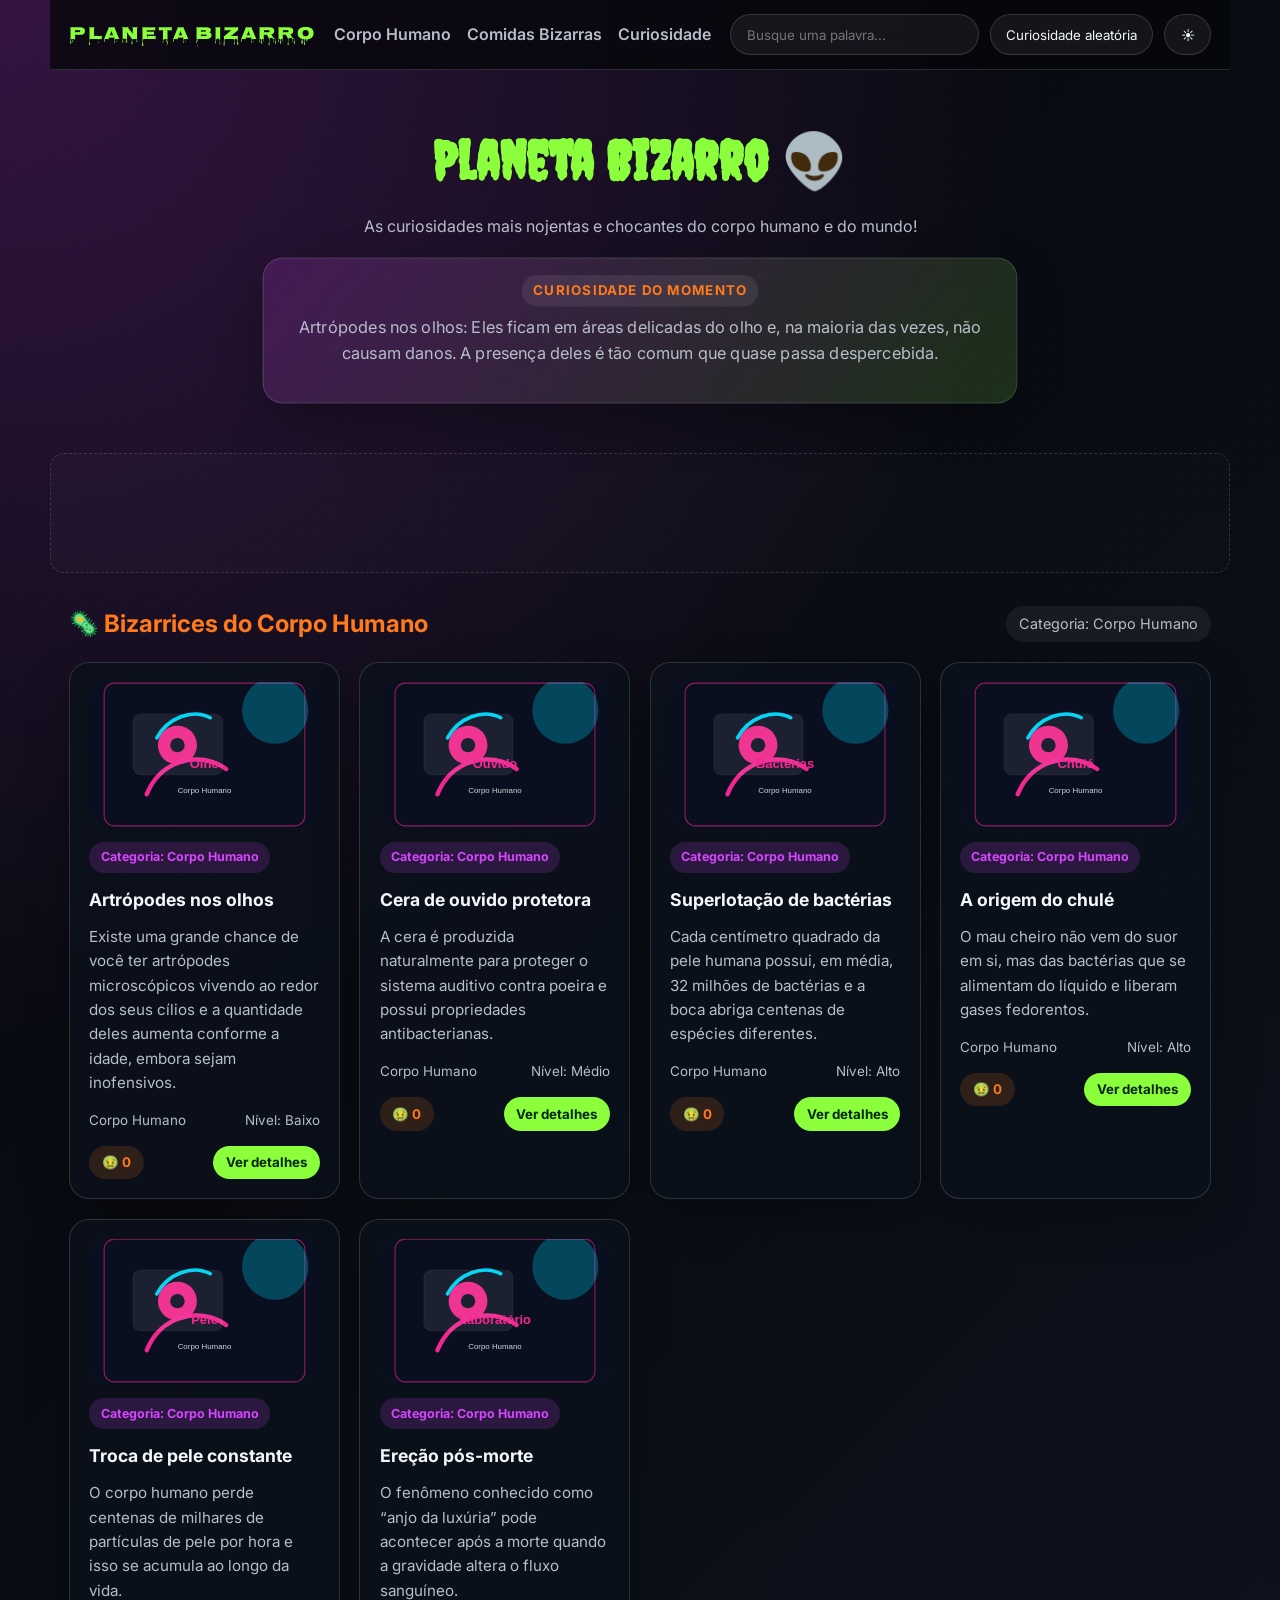
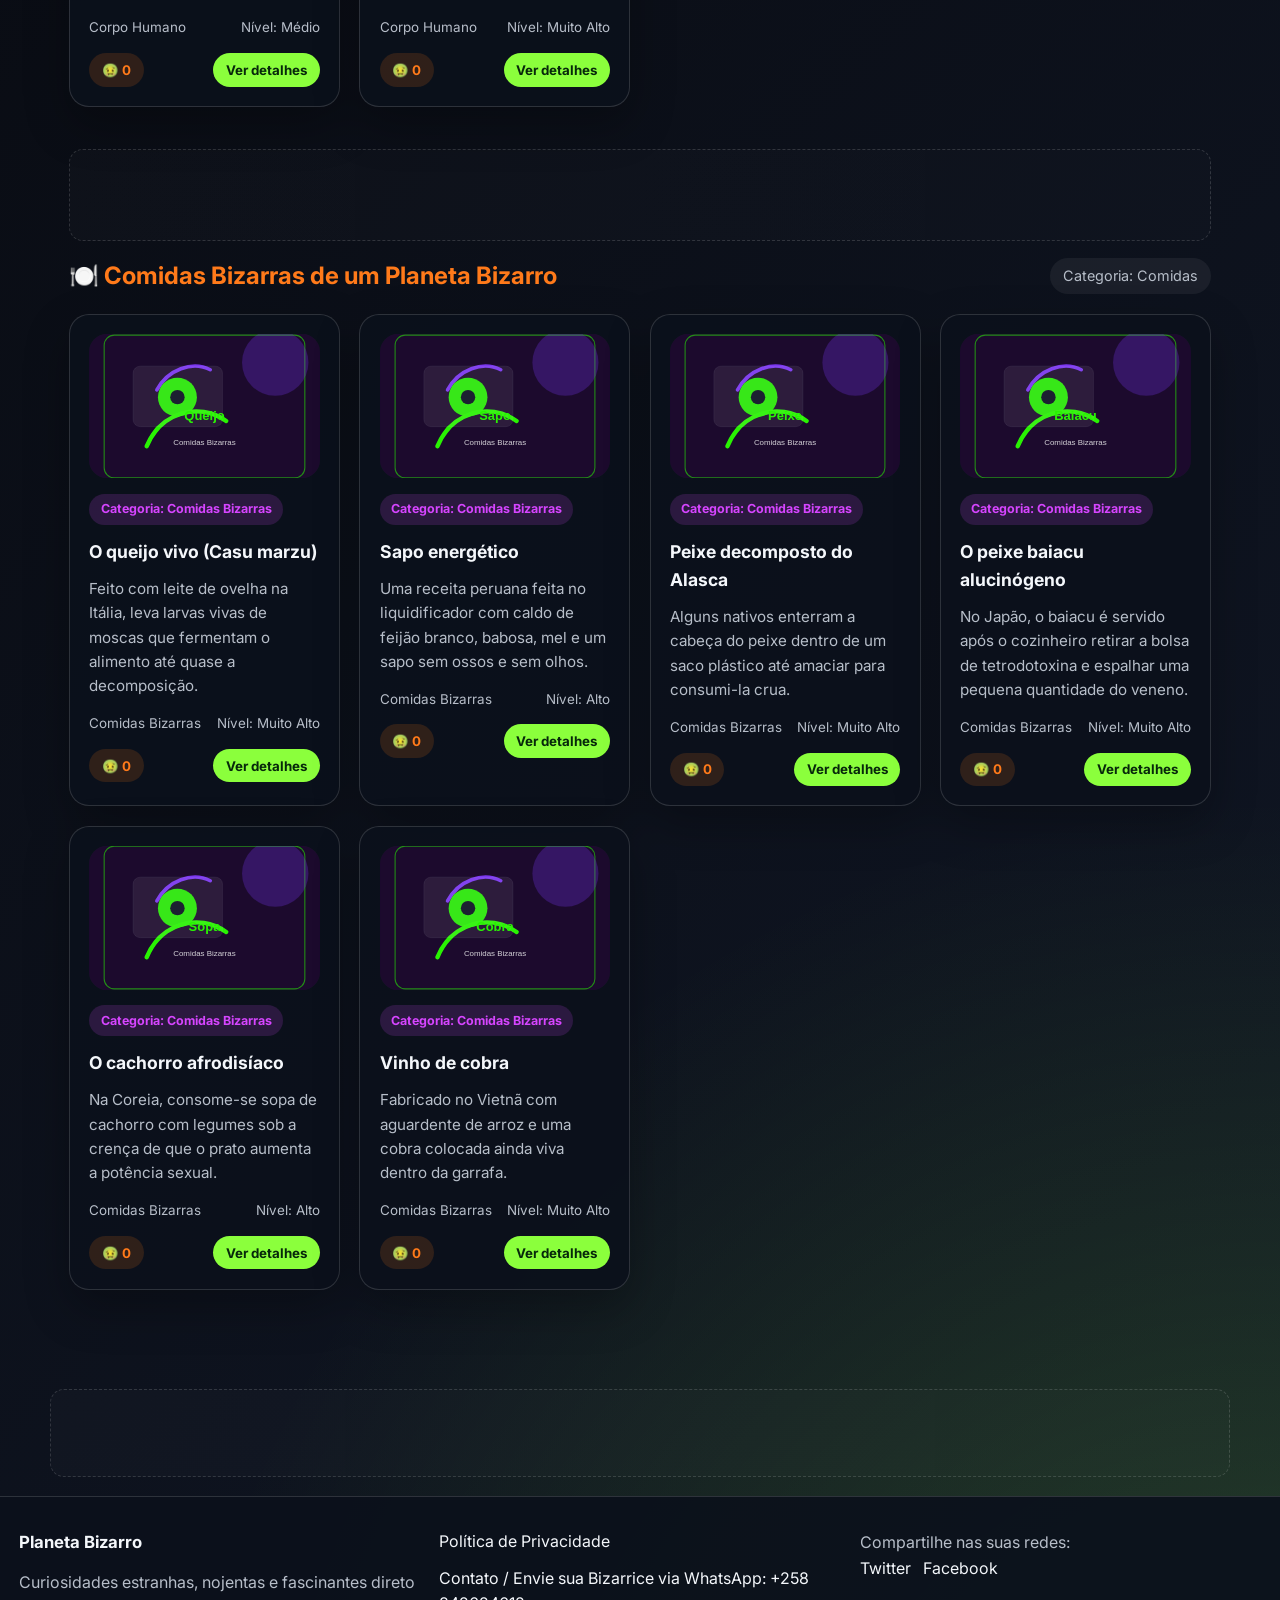
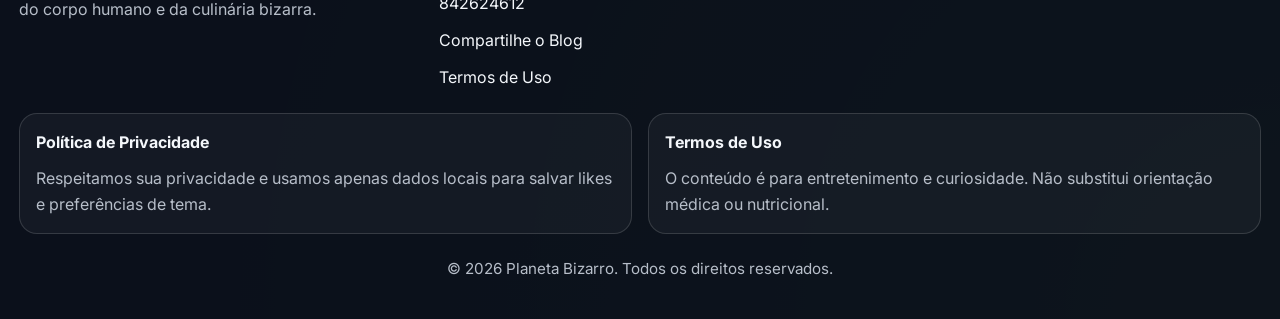
==== index.html @ 8357db68 "Add AdSense global tag and ad placeholders (replace ca-pub and ad-slot ids)" ====
<!DOCTYPE html>
<html lang="pt-BR" data-theme="dark">

<head>
    <meta charset="UTF-8">
    <meta name="viewport" content="width=device-width, initial-scale=1.0">
    <title>Planeta Bizarro | Blog</title>
    <link rel="preconnect" href="https://fonts.googleapis.com">
    <link rel="preconnect" href="https://fonts.gstatic.com" crossorigin>
    <link
        href="https://fonts.googleapis.com/css2?family=Creepster&family=Inter:wght@400;500;700&family=Nosifer&family=Roboto:wght@400;500;700&display=swap"
        rel="stylesheet">
    <link rel="stylesheet" href="style.css">
    <!-- Google AdSense: replace 'ca-pub-REPLACE' with your Publisher ID -->
    <meta name="google-site-verification" content="REPLACE_WITH_SEARCH_CONSOLE_CODE">
    <script async src="https://pagead2.googlesyndication.com/pagead/js/adsbygoogle.js?client=ca-pub-REPLACE"
        crossorigin="anonymous"></script>
</head>

<body>
    <header class="site-header">
        <nav class="navbar">
            <a href="#" class="brand">Planeta Bizarro</a>
            <div class="nav-links">
                <a href="#corpo">Corpo Humano</a>
                <a href="#comidas">Comidas Bizarras</a>
                <a href="#featured-curiosity">Curiosidade</a>
            </div>
            <div class="header-actions">
                <input type="search" id="searchInput" placeholder="Busque uma palavra..."
                    aria-label="Buscar curiosidades">
                <button id="randomBtn" class="ghost-btn">Curiosidade aleatória</button>
                <button id="themeToggle" class="ghost-btn" aria-label="Alternar tema">☀️</button>
            </div>
        </nav>

        <div class="hero">
            <h1>Planeta Bizarro 👽</h1>
            <p>As curiosidades mais nojentas e chocantes do corpo humano e do mundo!</p>
            <div class="hero-highlight" id="featured-curiosity">
                <span class="pill">Curiosidade do momento</span>
                <p id="featuredText">Os corpos humanos carregam uma fauna microscópica invisível a olho nu.</p>
            </div>
        </div>
    </header>

    <!-- Espaço reservado para anúncio (banner topo) -->
    <div class="ad-slot ad-banner" id="ad-top" role="complementary" aria-label="Espaço para anúncio">
        <!-- AdSense responsive ad placeholder: replace data-ad-client and data-ad-slot -->
        <ins class="adsbygoogle" style="display:block" data-ad-client="ca-pub-REPLACE" data-ad-slot="1111111111"
            data-ad-format="auto" data-full-width-responsive="true"></ins>
        <script>
            (adsbygoogle = window.adsbygoogle || []).push({});
        </script>
    </div>

    <main class="container">
        <section class="category-section" id="corpo">
            <div class="section-heading">
                <h2>🦠 Bizarrices do Corpo Humano</h2>
                <span class="section-badge">Categoria: Corpo Humano</span>
            </div>
            <div class="grid" id="corpo-grid"></div>
        </section>

        <!-- Espaço reservado para anúncio (meio da página) -->
        <div class="ad-slot ad-medium" id="ad-middle" role="complementary" aria-label="Espaço para anúncio">
            <!-- AdSense responsive ad placeholder: replace data-ad-client and data-ad-slot -->
            <ins class="adsbygoogle" style="display:block" data-ad-client="ca-pub-REPLACE" data-ad-slot="2222222222"
                data-ad-format="auto" data-full-width-responsive="true"></ins>
            <script>
                (adsbygoogle = window.adsbygoogle || []).push({});
            </script>
        </div>

        <section class="category-section" id="comidas">
            <div class="section-heading">
                <h2>🍽️ Comidas Bizarras de um Planeta Bizarro</h2>
                <span class="section-badge">Categoria: Comidas</span>
            </div>
            <div class="grid" id="comidas-grid"></div>
        </section>
    </main>

    <div class="modal hidden" id="detailModal" aria-hidden="true">
        <div class="modal-content">
            <button class="modal-close" id="modalClose" aria-label="Fechar detalhes">×</button>
            <div class="modal-body">
                <span class="modal-badge" id="modalBadge"></span>
                <h3 id="modalTitle"></h3>
                <p id="modalDescription"></p>
                <div class="modal-meta">
                    <span id="modalCategory"></span>
                    <span id="modalLevel"></span>
                </div>
            </div>
        </div>
    </div>

    <!-- Espaço reservado para anúncio (antes do rodapé) -->
    <div class="ad-slot ad-footer" id="ad-footer" role="complementary" aria-label="Espaço para anúncio">
        <!-- AdSense responsive ad placeholder: replace data-ad-client and data-ad-slot -->
        <ins class="adsbygoogle" style="display:block" data-ad-client="ca-pub-REPLACE" data-ad-slot="3333333333"
            data-ad-format="auto" data-full-width-responsive="true"></ins>
        <script>
            (adsbygoogle = window.adsbygoogle || []).push({});
        </script>
    </div>

    <footer class="site-footer">
        <div class="footer-grid">
            <div class="footer-block">
                <h4>Planeta Bizarro</h4>
                <p>Curiosidades estranhas, nojentas e fascinantes direto do corpo humano e da culinária bizarra.</p>
            </div>
            <div class="footer-block footer-links">
                <a href="#privacy">Política de Privacidade</a>
                <a href="https://wa.me/258842624612" target="_blank" rel="noopener">Contato / Envie sua Bizarrice via
                    WhatsApp: +258 842624612</a>
                <a href="#share">Compartilhe o Blog</a>
                <a href="#terms">Termos de Uso</a>
            </div>
            <div class="footer-block footer-share" id="share">
                <p>Compartilhe nas suas redes:</p>
                <div class="social-links">
                    <a href="https://twitter.com/intent/tweet?text=Descubra%20Planeta%20Bizarro%20-%20curiosidades%20estranhas%20e%20nojentas!&url=https://seusite.com"
                        target="_blank" rel="noopener">Twitter</a>
                    <a href="https://www.facebook.com/sharer/sharer.php?u=https://seusite.com" target="_blank"
                        rel="noopener">Facebook</a>
                </div>
            </div>
        </div>
        <div class="footer-panels">
            <div class="footer-panel" id="privacy">
                <h5>Política de Privacidade</h5>
                <p>Respeitamos sua privacidade e usamos apenas dados locais para salvar likes e preferências de tema.
                </p>
            </div>
            <div class="footer-panel" id="terms">
                <h5>Termos de Uso</h5>
                <p>O conteúdo é para entretenimento e curiosidade. Não substitui orientação médica ou nutricional.</p>
            </div>
        </div>
        <p class="footer-note">&copy; 2026 Planeta Bizarro. Todos os direitos reservados.</p>
    </footer>

    <script src="script.js"></script>
</body>

</html>
---- style.css ----
:root {
    color-scheme: dark;
    --bg: #06070b;
    --bg-alt: rgba(11, 17, 28, 0.92);
    --surface: rgba(255, 255, 255, 0.06);
    --surface-strong: rgba(255, 255, 255, 0.12);
    --text: #f4f7fb;
    --muted: #b7bec9;
    --accent: #d645ff;
    --accent-2: #8bff3c;
    --accent-3: #ff7a1a;
    --border: rgba(255, 255, 255, 0.14);
    --shadow: 0 18px 45px rgba(0, 0, 0, 0.28);
}

html[data-theme="light"] {
    color-scheme: light;
    --bg: #f4fff4;
    --bg-alt: rgba(255, 255, 255, 0.88);
    --surface: rgba(10, 24, 14, 0.05);
    --surface-strong: rgba(10, 24, 14, 0.1);
    --text: #11230f;
    --muted: #51644d;
    --accent: #0f766e;
    --accent-2: #74d940;
    --accent-3: #f59e0b;
    --border: rgba(17, 35, 15, 0.1);
    --shadow: 0 18px 45px rgba(58, 98, 58, 0.16);
}

* {
    margin: 0;
    padding: 0;
    box-sizing: border-box;
    font-family: 'Inter', 'Roboto', sans-serif;
}

html {
    scroll-behavior: smooth;
}

body {
    min-height: 100vh;
    background: radial-gradient(circle at top left, rgba(214, 69, 255, 0.22), transparent 28%),
        radial-gradient(circle at bottom right, rgba(139, 255, 60, 0.2), transparent 30%),
        linear-gradient(135deg, var(--bg), #111827 100%);
    color: var(--text);
    line-height: 1.6;
    position: relative;
}

body::before {
    content: '';
    position: fixed;
    inset: 0;
    background-image: repeating-linear-gradient(135deg, rgba(255, 255, 255, 0.025) 0 1px, transparent 1px 14px),
        radial-gradient(circle, rgba(255, 255, 255, 0.05) 0 1px, transparent 1px);
    background-size: 14px 14px, 18px 18px;
    opacity: 0.3;
    pointer-events: none;
    z-index: -1;
}

.site-header {
    background: transparent;
}

.navbar {
    position: sticky;
    top: 0;
    z-index: 20;
    max-width: 1180px;
    margin: 0 auto;
    padding: 0.9rem 1.2rem;
    display: flex;
    align-items: center;
    justify-content: space-between;
    gap: 0.85rem;
    backdrop-filter: blur(18px);
    background: rgba(6, 7, 11, 0.78);
    border-bottom: 1px solid var(--border);
}

html[data-theme="light"] .navbar {
    background: rgba(244, 255, 244, 0.86);
}

.navbar.compact {
    padding: 0.65rem 1rem;
    box-shadow: 0 18px 35px rgba(0, 0, 0, 0.18);
}

.brand {
    font-family: 'Nosifer', 'Creepster', cursive;
    color: var(--accent-2);
    text-decoration: none;
    font-size: 1.1rem;
    letter-spacing: 0.08em;
}

.nav-links {
    display: flex;
    gap: 1rem;
}

.nav-links a {
    color: var(--muted);
    text-decoration: none;
    font-weight: 600;
}

.nav-links a:hover {
    color: var(--accent-2);
}

.header-actions {
    display: flex;
    align-items: center;
    gap: 0.7rem;
    flex-wrap: wrap;
}

#searchInput {
    border: 1px solid var(--border);
    border-radius: 999px;
    padding: 0.7rem 1rem;
    min-width: min(240px, 45vw);
    background: var(--surface);
    color: var(--text);
}

.ghost-btn {
    border: 1px solid var(--border);
    border-radius: 999px;
    padding: 0.7rem 0.95rem;
    background: var(--surface);
    color: var(--text);
    cursor: pointer;
    transition: transform 0.2s ease, background 0.2s ease;
}

.ghost-btn:hover {
    transform: translateY(-2px);
    background: var(--surface-strong);
}

.hero {
    max-width: 1180px;
    margin: 0 auto;
    padding: 3rem 1.2rem 2.2rem;
    text-align: center;
}

.hero h1 {
    font-family: 'Creepster', cursive;
    font-size: clamp(2.4rem, 4.2vw, 3.4rem);
    margin-bottom: 0.6rem;
    color: var(--accent-2);
}

.hero p {
    color: var(--muted);
    max-width: 700px;
    margin: 0 auto 1.2rem;
}

.hero-highlight {
    display: inline-block;
    background: linear-gradient(130deg, rgba(214, 69, 255, 0.18), rgba(139, 255, 60, 0.15));
    border: 1px solid var(--border);
    border-radius: 20px;
    padding: 1rem 1.2rem;
    box-shadow: var(--shadow);
    transition: transform 0.3s ease;
}

.hero-highlight.is-active {
    transform: scale(1.02);
}

.pill {
    display: inline-flex;
    margin-bottom: 0.5rem;
    padding: 0.3rem 0.7rem;
    border-radius: 999px;
    background: rgba(255, 255, 255, 0.08);
    color: var(--accent-3);
    font-size: 0.82rem;
    font-weight: 700;
    text-transform: uppercase;
    letter-spacing: 0.08em;
}

.container {
    max-width: 1180px;
    margin: 0 auto;
    padding: 1rem 1.2rem 3rem;
}

.category-section {
    margin-bottom: 2.6rem;
    scroll-margin-top: 100px;
}

#featured-curiosity {
    scroll-margin-top: 100px;
}

.section-heading {
    display: flex;
    justify-content: space-between;
    align-items: center;
    margin-bottom: 1.2rem;
    gap: 1rem;
}

.category-section h2 {
    font-size: 1.5rem;
    color: var(--accent-3);
}

.section-badge {
    padding: 0.4rem 0.8rem;
    border-radius: 999px;
    background: var(--surface);
    color: var(--muted);
    font-size: 0.9rem;
}

.grid {
    display: grid;
    grid-template-columns: repeat(auto-fit, minmax(270px, 1fr));
    gap: 1.2rem;
}

.card {
    background: var(--bg-alt);
    border: 1px solid var(--border);
    border-radius: 20px;
    padding: 1.2rem;
    box-shadow: var(--shadow);
    transition: transform 0.25s ease, box-shadow 0.25s ease, opacity 0.35s ease;
    opacity: 0;
    transform: translateY(26px);
    position: relative;
    overflow: hidden;
}

.card-media {
    width: 100%;
    aspect-ratio: 16 / 10;
    overflow: hidden;
    border-radius: 18px;
    margin-bottom: 0.95rem;
    background: rgba(255, 255, 255, 0.04);
}

.card-media img {
    width: 100%;
    height: 100%;
    object-fit: cover;
    display: block;
    filter: saturate(1.1) brightness(0.95);
}

.card.is-visible {
    opacity: 1;
    transform: translateY(0);
}

.card:hover {
    transform: translateY(-6px);
    box-shadow: 0 22px 35px rgba(0, 0, 0, 0.35);
}

.card.highlight-card {
    outline: 2px solid var(--accent-2);
    transform: scale(1.01);
}

.card-badge {
    display: inline-flex;
    align-items: center;
    gap: 0.4rem;
    margin-bottom: 0.8rem;
    padding: 0.35rem 0.7rem;
    border-radius: 999px;
    background: rgba(214, 69, 255, 0.16);
    color: var(--accent);
    font-size: 0.78rem;
    font-weight: 700;
}

.card h3 {
    font-size: 1.1rem;
    margin-bottom: 0.7rem;
    color: var(--text);
}

.card p {
    font-size: 0.95rem;
    color: var(--muted);
    margin-bottom: 0.9rem;
}

.card-meta {
    display: flex;
    align-items: center;
    justify-content: space-between;
    gap: 0.5rem;
    color: var(--muted);
    font-size: 0.84rem;
    margin-bottom: 0.9rem;
}

.card-actions {
    display: flex;
    justify-content: space-between;
    align-items: center;
    gap: 0.5rem;
}

/* Estilos para espaços de anúncio */
.ad-slot {
    display: flex;
    align-items: center;
    justify-content: center;
    gap: 0.6rem;
    background: linear-gradient(90deg, rgba(255, 255, 255, 0.02), rgba(255, 255, 255, 0.01));
    border: 1px dashed var(--border);
    color: var(--muted);
    border-radius: 14px;
    margin: 1rem 0;
    padding: 0.6rem;
    min-height: 72px;
    text-align: center;
    font-weight: 700;
}

.ad-slot.ad-banner {
    width: min(1180px, 96%);
    margin: 1rem auto;
    min-height: 120px;
}

.ad-slot.ad-medium {
    width: 100%;
    min-height: 92px;
}

.ad-slot.ad-footer {
    width: min(1180px, 96%);
    margin: 0.6rem auto 1.2rem;
    min-height: 88px;
}

.like-btn,
.details-btn {
    border: none;
    border-radius: 999px;
    padding: 0.55rem 0.8rem;
    cursor: pointer;
    font-weight: 700;
}

.like-btn {
    background: rgba(255, 122, 26, 0.15);
    color: var(--accent-3);
}

.details-btn {
    background: var(--accent-2);
    color: #07280b;
}

.empty-state {
    color: var(--muted);
    padding: 1rem 0;
}

.modal {
    position: fixed;
    inset: 0;
    background: rgba(4, 6, 10, 0.8);
    display: grid;
    place-items: center;
    padding: 1rem;
    z-index: 30;
}

.modal.hidden {
    display: none;
}

.modal-content {
    position: relative;
    width: min(560px, 100%);
    background: var(--bg-alt);
    border: 1px solid var(--border);
    border-radius: 24px;
    padding: 1.4rem;
    box-shadow: var(--shadow);
}

.modal-close {
    position: absolute;
    top: 0.8rem;
    right: 0.8rem;
    border: none;
    background: transparent;
    color: var(--text);
    font-size: 1.5rem;
    cursor: pointer;
}

.modal-badge {
    display: inline-block;
    margin-bottom: 0.8rem;
    padding: 0.35rem 0.7rem;
    border-radius: 999px;
    background: rgba(214, 69, 255, 0.16);
    color: var(--accent);
    font-size: 0.8rem;
    font-weight: 700;
}

.modal-meta {
    display: flex;
    gap: 0.7rem;
    flex-wrap: wrap;
    margin-top: 0.9rem;
    color: var(--muted);
    font-size: 0.9rem;
}

.site-footer {
    background: var(--bg-alt);
    border-top: 1px solid var(--border);
    padding: 2rem 1.2rem 2.4rem;
    color: var(--muted);
}

.footer-grid {
    display: grid;
    grid-template-columns: repeat(3, minmax(180px, 1fr));
    gap: 1.2rem;
    align-items: start;
    margin-bottom: 1.4rem;
}

.footer-block h4 {
    font-size: 1.05rem;
    margin-bottom: 0.8rem;
    color: var(--text);
}

.footer-block p {
    line-height: 1.7;
}

.footer-links {
    display: flex;
    flex-direction: column;
    gap: 0.7rem;
}

.footer-links a,
.social-links a {
    color: var(--text);
    text-decoration: none;
    transition: color 0.2s ease;
}

.footer-links a:hover,
.social-links a:hover {
    color: var(--accent-2);
}

.social-links {
    display: flex;
    flex-wrap: wrap;
    gap: 0.75rem;
}

.footer-panels {
    display: grid;
    grid-template-columns: repeat(2, minmax(180px, 1fr));
    gap: 1rem;
    margin-bottom: 1.4rem;
}

.footer-panel {
    padding: 1rem;
    border: 1px solid var(--border);
    border-radius: 18px;
    background: rgba(255, 255, 255, 0.04);
}

.footer-panel h5 {
    margin-bottom: 0.65rem;
    color: var(--text);
    font-size: 1rem;
}

.footer-note {
    text-align: center;
    color: var(--muted);
    font-size: 0.95rem;
}

@media (max-width: 768px) {
    .navbar {
        flex-direction: column;
        align-items: flex-start;
    }

    .nav-links {
        flex-wrap: wrap;
    }

    .header-actions {
        width: 100%;
    }

    #searchInput {
        flex: 1;
        min-width: 0;
    }

    .section-heading {
        flex-direction: column;
        align-items: flex-start;
    }
}

@media (max-width: 480px) {
    .hero {
        padding-top: 2rem;
    }

    .card-actions {
        flex-direction: column;
        align-items: stretch;
    }

    .ad-slot.ad-banner {
        min-height: 88px;
    }

    .ad-slot.ad-medium,
    .ad-slot.ad-footer {
        min-height: 64px;
    }
}

--bg: #06070b;
--bg-alt: rgba(11, 17, 28, 0.92);
--surface: rgba(255, 255, 255, 0.06);
--surface-strong: rgba(255, 255, 255, 0.12);
--text: #f4f7fb;
--muted: #b7bec9;
--accent: #d645ff;
--accent-2: #8bff3c;
--accent-3: #ff7a1a;
--border: rgba(255, 255, 255, 0.14);
--shadow: 0 18px 45px rgba(0, 0, 0, 0.28);
}

html[data-theme="light"] {
    color-scheme: light;
    --bg: #f4fff4;
    --bg-alt: rgba(255, 255, 255, 0.88);
    --surface: rgba(10, 24, 14, 0.05);
    --surface-strong: rgba(10, 24, 14, 0.1);
    --text: #11230f;
    --muted: #51644d;
    --accent: #0f766e;
    --accent-2: #74d940;
    --accent-3: #f59e0b;
    --border: rgba(17, 35, 15, 0.1);
    --shadow: 0 18px 45px rgba(58, 98, 58, 0.16);
}

* {
    margin: 0;
    padding: 0;
    box-sizing: border-box;
    font-family: 'Inter', 'Roboto', sans-serif;
}

html {
    scroll-behavior: smooth;
}

body {
    min-height: 100vh;
    background: radial-gradient(circle at top left, rgba(214, 69, 255, 0.22), transparent 28%),
        radial-gradient(circle at bottom right, rgba(139, 255, 60, 0.2), transparent 30%),
        linear-gradient(135deg, var(--bg), #111827 100%);
    color: var(--text);
    line-height: 1.6;
    position: relative;
}

body::before {
    content: '';
    position: fixed;
    inset: 0;
    background-image: repeating-linear-gradient(135deg, rgba(255, 255, 255, 0.025) 0 1px, transparent 1px 14px),
        radial-gradient(circle, rgba(255, 255, 255, 0.05) 0 1px, transparent 1px);
    background-size: 14px 14px, 18px 18px;
    opacity: 0.3;
    pointer-events: none;
    z-index: -1;
}

.site-header {
    background: transparent;
}

.navbar {
    position: sticky;
    top: 0;
    z-index: 20;
    max-width: 1180px;
    margin: 0 auto;
    padding: 0.9rem 1.2rem;
    display: flex;
    align-items: center;
    justify-content: space-between;
    gap: 0.85rem;
    backdrop-filter: blur(18px);
    background: rgba(6, 7, 11, 0.78);
    border-bottom: 1px solid var(--border);
}

html[data-theme="light"] .navbar {
    background: rgba(244, 255, 244, 0.86);
}

.navbar.compact {
    padding: 0.65rem 1rem;
    box-shadow: 0 18px 35px rgba(0, 0, 0, 0.18);
}

.brand {
    font-family: 'Nosifer', 'Creepster', cursive;
    color: var(--accent-2);
    text-decoration: none;
    font-size: 1.1rem;
    letter-spacing: 0.08em;
}

.nav-links {
    display: flex;
    gap: 1rem;
}

.nav-links a {
    color: var(--muted);
    text-decoration: none;
    font-weight: 600;
}

.nav-links a:hover {
    color: var(--accent-2);
}

.header-actions {
    display: flex;
    align-items: center;
    gap: 0.7rem;
    flex-wrap: wrap;
}

#searchInput {
    border: 1px solid var(--border);
    border-radius: 999px;
    padding: 0.7rem 1rem;
    min-width: min(240px, 45vw);
    background: var(--surface);
    color: var(--text);
}

.ghost-btn {
    border: 1px solid var(--border);
    border-radius: 999px;
    padding: 0.7rem 0.95rem;
    background: var(--surface);
    color: var(--text);
    cursor: pointer;
    transition: transform 0.2s ease, background 0.2s ease;
}

.ghost-btn:hover {
    transform: translateY(-2px);
    background: var(--surface-strong);
}

.hero {
    max-width: 1180px;
    margin: 0 auto;
    padding: 3rem 1.2rem 2.2rem;
    text-align: center;
}

.hero h1 {
    font-family: 'Creepster', cursive;
    font-size: clamp(2.4rem, 4.2vw, 3.4rem);
    margin-bottom: 0.6rem;
    color: var(--accent-2);
}

.hero p {
    color: var(--muted);
    max-width: 700px;
    margin: 0 auto 1.2rem;
}

.hero-highlight {
    display: inline-block;
    background: linear-gradient(130deg, rgba(214, 69, 255, 0.18), rgba(139, 255, 60, 0.15));
    border: 1px solid var(--border);
    border-radius: 20px;
    padding: 1rem 1.2rem;
    box-shadow: var(--shadow);
    transition: transform 0.3s ease;
}

.hero-highlight.is-active {
    transform: scale(1.02);
}

.pill {
    display: inline-flex;
    margin-bottom: 0.5rem;
    padding: 0.3rem 0.7rem;
    border-radius: 999px;
    background: rgba(255, 255, 255, 0.08);
    color: var(--accent-3);
    font-size: 0.82rem;
    font-weight: 700;
    text-transform: uppercase;
    letter-spacing: 0.08em;
}

.container {
    max-width: 1180px;
    margin: 0 auto;
    padding: 1rem 1.2rem 3rem;
}

.category-section {
    margin-bottom: 2.6rem;
    scroll-margin-top: 100px;
}

#featured-curiosity {
    scroll-margin-top: 100px;
}

.section-heading {
    display: flex;
    justify-content: space-between;
    align-items: center;
    margin-bottom: 1.2rem;
    gap: 1rem;
}

.category-section h2 {
    font-size: 1.5rem;
    color: var(--accent-3);
}

.section-badge {
    padding: 0.4rem 0.8rem;
    border-radius: 999px;
    background: var(--surface);
    color: var(--muted);
    font-size: 0.9rem;
}

.grid {
    display: grid;
    grid-template-columns: repeat(auto-fit, minmax(270px, 1fr));
    gap: 1.2rem;
}

.card {
    background: var(--bg-alt);
    border: 1px solid var(--border);
    border-radius: 20px;
    padding: 1.2rem;
    box-shadow: var(--shadow);
    transition: transform 0.25s ease, box-shadow 0.25s ease, opacity 0.35s ease;
    opacity: 0;
    transform: translateY(26px);
    position: relative;
    overflow: hidden;
}

.card-media {
    width: 100%;
    aspect-ratio: 16 / 10;
    overflow: hidden;
    border-radius: 18px;
    margin-bottom: 0.95rem;
    background: rgba(255, 255, 255, 0.04);
}

.card-media img {
    width: 100%;
    height: 100%;
    object-fit: cover;
    display: block;
    filter: saturate(1.1) brightness(0.95);
}

.card.is-visible {
    opacity: 1;
    transform: translateY(0);
}

.card:hover {
    transform: translateY(-6px);
    box-shadow: 0 22px 35px rgba(0, 0, 0, 0.35);
}

.card.highlight-card {
    outline: 2px solid var(--accent-2);
    transform: scale(1.01);
}

.card-badge {
    display: inline-flex;
    align-items: center;
    gap: 0.4rem;
    margin-bottom: 0.8rem;
    padding: 0.35rem 0.7rem;
    border-radius: 999px;
    background: rgba(214, 69, 255, 0.16);
    color: var(--accent);
    font-size: 0.78rem;
    font-weight: 700;
}

.card h3 {
    font-size: 1.1rem;
    margin-bottom: 0.7rem;
    color: var(--text);
}

.card p {
    font-size: 0.95rem;
    color: var(--muted);
    margin-bottom: 0.9rem;
}

.card-meta {
    display: flex;
    align-items: center;
    justify-content: space-between;
    gap: 0.5rem;
    color: var(--muted);
    font-size: 0.84rem;
    margin-bottom: 0.9rem;
}

.card-actions {
    display: flex;
    justify-content: space-between;
    align-items: center;
    gap: 0.5rem;
}

/* Estilos para espaços de anúncio */
.ad-slot {
    display: flex;
    align-items: center;
    justify-content: center;
    gap: 0.6rem;
    background: linear-gradient(90deg, rgba(255, 255, 255, 0.02), rgba(255, 255, 255, 0.01));
    border: 1px dashed var(--border);
    color: var(--muted);
    border-radius: 14px;
    margin: 1rem 0;
    padding: 0.6rem;
    min-height: 72px;
    text-align: center;
    font-weight: 700;
}

.ad-slot.ad-banner {
    width: min(1180px, 96%);
    margin: 1rem auto;
    min-height: 120px;
}

.ad-slot.ad-medium {
    width: 100%;
    min-height: 92px;
}

.ad-slot.ad-footer {
    width: min(1180px, 96%);
    margin: 0.6rem auto 1.2rem;
    min-height: 88px;
}

.like-btn,
.details-btn {
    border: none;
    border-radius: 999px;
    padding: 0.55rem 0.8rem;
    cursor: pointer;
    font-weight: 700;
}

.like-btn {
    background: rgba(255, 122, 26, 0.15);
    color: var(--accent-3);
}

.details-btn {
    background: var(--accent-2);
    color: #07280b;
}

.empty-state {
    color: var(--muted);
    padding: 1rem 0;
}

.modal {
    position: fixed;
    inset: 0;
    background: rgba(4, 6, 10, 0.8);
    display: grid;
    place-items: center;
    padding: 1rem;
    z-index: 30;
}

.modal.hidden {
    display: none;
}

.modal-content {
    position: relative;
    width: min(560px, 100%);
    background: var(--bg-alt);
    border: 1px solid var(--border);
    border-radius: 24px;
    padding: 1.4rem;
    box-shadow: var(--shadow);
}

.modal-close {
    position: absolute;
    top: 0.8rem;
    right: 0.8rem;
    border: none;
    background: transparent;
    color: var(--text);
    font-size: 1.5rem;
    cursor: pointer;
}

.modal-badge {
    display: inline-block;
    margin-bottom: 0.8rem;
    padding: 0.35rem 0.7rem;
    border-radius: 999px;
    background: rgba(214, 69, 255, 0.16);
    color: var(--accent);
    font-size: 0.8rem;
    font-weight: 700;
}

.modal-meta {
    display: flex;
    gap: 0.7rem;
    flex-wrap: wrap;
    margin-top: 0.9rem;
    color: var(--muted);
    font-size: 0.9rem;
}

.site-footer {
    background: var(--bg-alt);
    border-top: 1px solid var(--border);
    padding: 2rem 1.2rem 2.4rem;
    color: var(--muted);
}

.footer-grid {
    display: grid;
    grid-template-columns: repeat(3, minmax(180px, 1fr));
    gap: 1.2rem;
    align-items: start;
    margin-bottom: 1.4rem;
}

.footer-block h4 {
    font-size: 1.05rem;
    margin-bottom: 0.8rem;
    color: var(--text);
}

.footer-block p {
    line-height: 1.7;
}

.footer-links {
    display: flex;
    flex-direction: column;
    gap: 0.7rem;
}

.footer-links a,
.social-links a {
    color: var(--text);
    text-decoration: none;
    transition: color 0.2s ease;
}

.footer-links a:hover,
.social-links a:hover {
    color: var(--accent-2);
}

.social-links {
    display: flex;
    flex-wrap: wrap;
    gap: 0.75rem;
}

.footer-panels {
    display: grid;
    grid-template-columns: repeat(2, minmax(180px, 1fr));
    gap: 1rem;
    margin-bottom: 1.4rem;
}

.footer-panel {
    padding: 1rem;
    border: 1px solid var(--border);
    border-radius: 18px;
    background: rgba(255, 255, 255, 0.04);
}

.footer-panel h5 {
    margin-bottom: 0.65rem;
    color: var(--text);
    font-size: 1rem;
}

.footer-note {
    text-align: center;
    color: var(--muted);
    font-size: 0.95rem;
}

@media (max-width: 768px) {
    .navbar {
        flex-direction: column;
        align-items: flex-start;
    }

    .nav-links {
        flex-wrap: wrap;
    }

    .header-actions {
        width: 100%;
    }

    #searchInput {
        flex: 1;
        min-width: 0;
    }

    .section-heading {
        flex-direction: column;
        align-items: flex-start;
    }
}

@media (max-width: 480px) {
    .hero {
        padding-top: 2rem;
    }

    .card-actions {
        flex-direction: column;
        align-items: stretch;
    }

    .ad-slot.ad-banner {
        min-height: 88px;
    }

    .ad-slot.ad-medium,
    .ad-slot.ad-footer {
        min-height: 64px;
    }

    >>>>>>>89ff72a (Add ad slots and styles for ads)
}
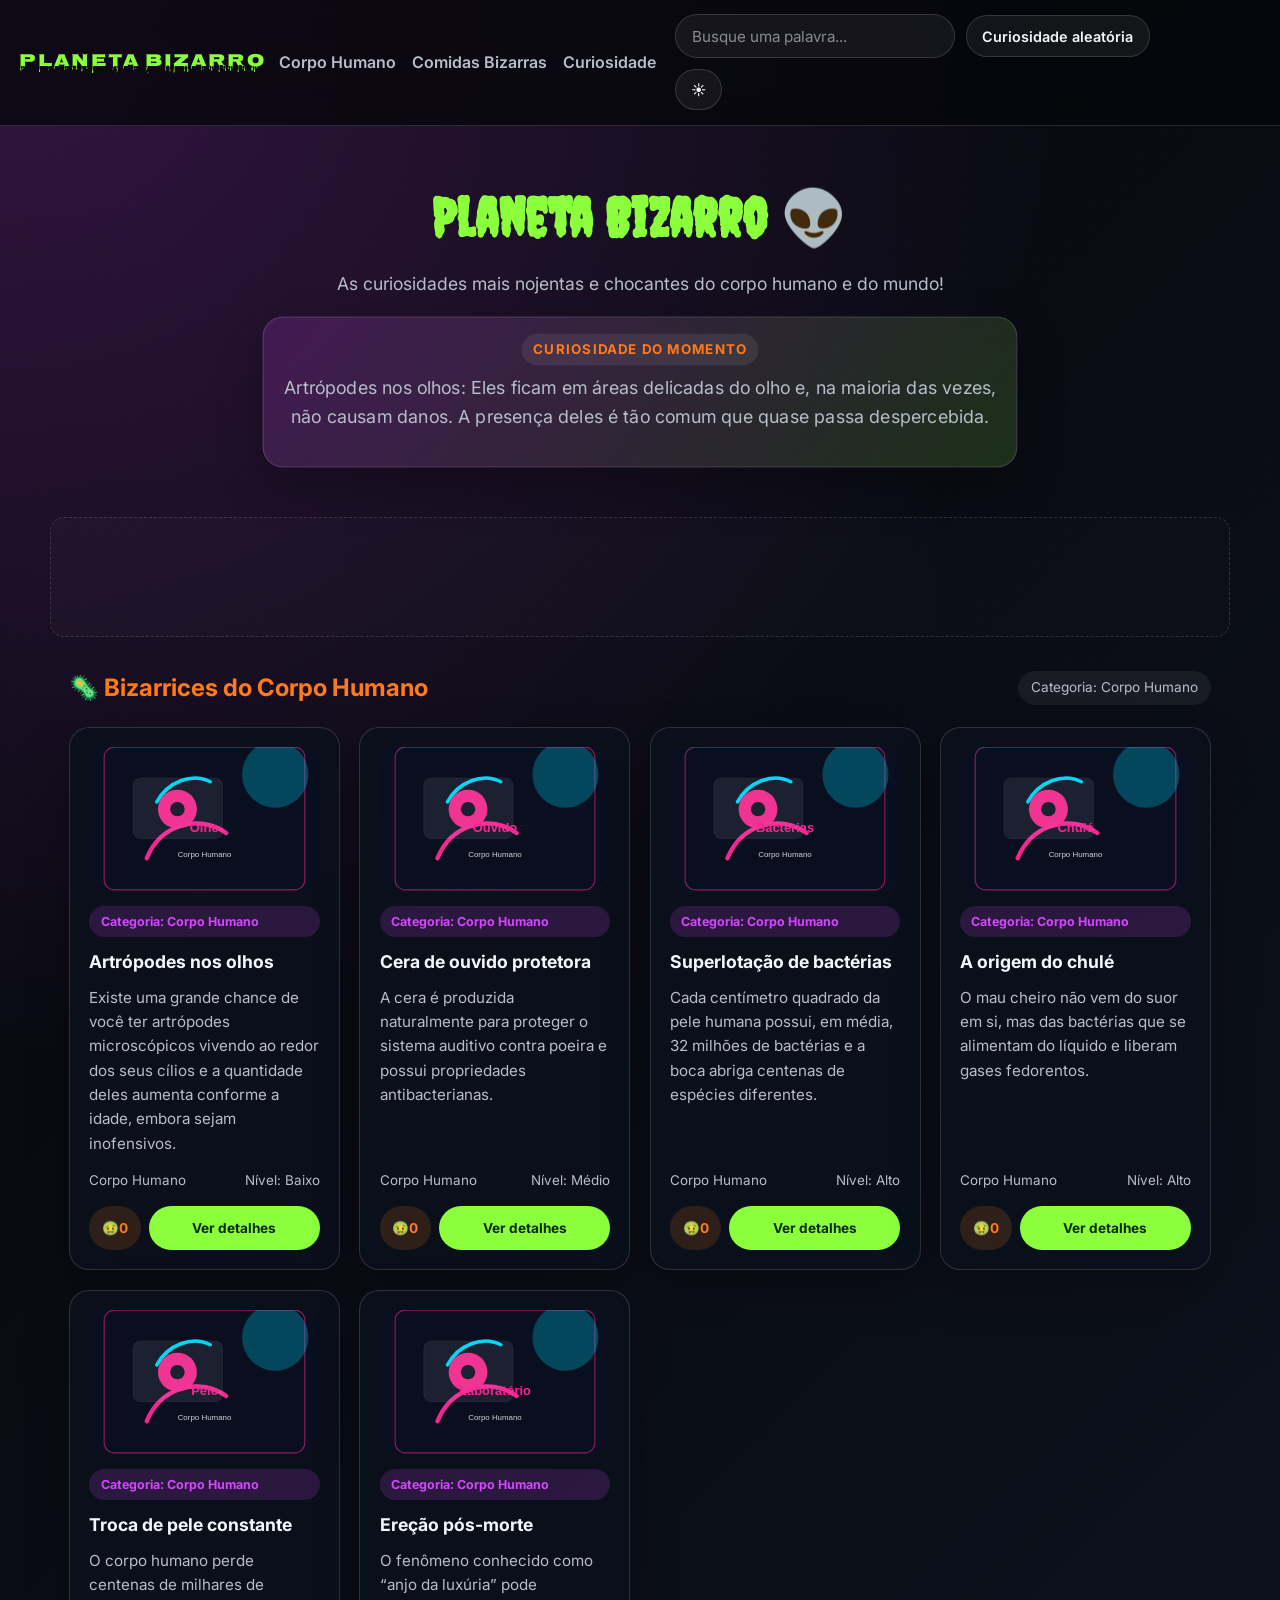
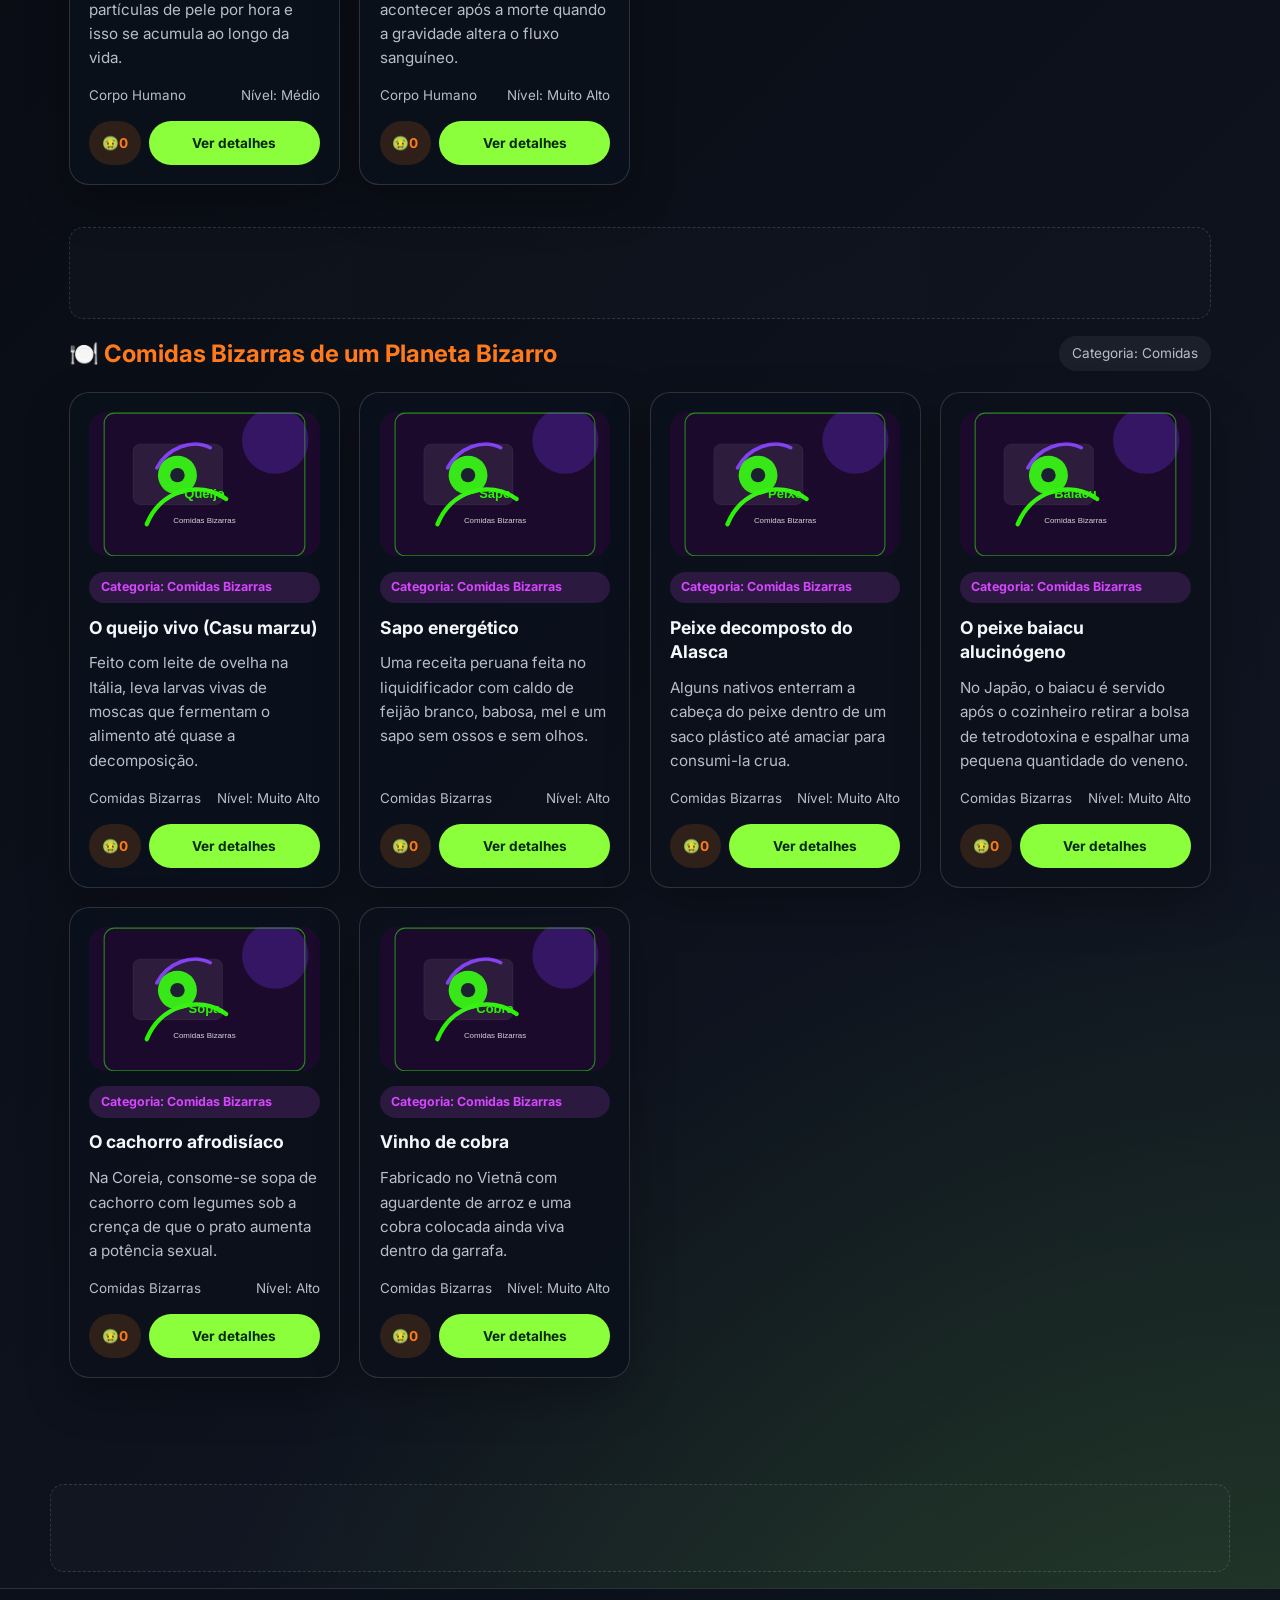
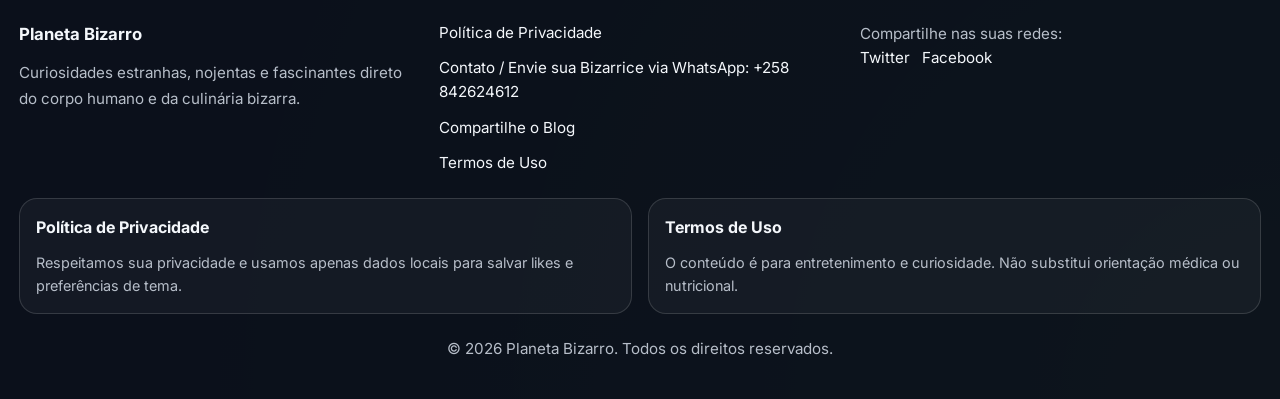
==== commit 614ee155: "Adicionou o google adsense no site" ====
--- a/index.html
+++ b/index.html
@@ -13,7 +13,7 @@
     <link rel="stylesheet" href="style.css">
     <!-- Google AdSense: replace 'ca-pub-REPLACE' with your Publisher ID -->
     <meta name="google-site-verification" content="REPLACE_WITH_SEARCH_CONSOLE_CODE">
-    <script async src="https://pagead2.googlesyndication.com/pagead/js/adsbygoogle.js?client=ca-pub-REPLACE"
+    <script async src="https://pagead2.googlesyndication.com/pagead/js/adsbygoogle.js?client=ca-pub-4395693495825203"
         crossorigin="anonymous"></script>
 </head>
 
@@ -21,16 +21,19 @@
     <header class="site-header">
         <nav class="navbar">
             <a href="#" class="brand">Planeta Bizarro</a>
-            <div class="nav-links">
-                <a href="#corpo">Corpo Humano</a>
-                <a href="#comidas">Comidas Bizarras</a>
-                <a href="#featured-curiosity">Curiosidade</a>
-            </div>
-            <div class="header-actions">
-                <input type="search" id="searchInput" placeholder="Busque uma palavra..."
-                    aria-label="Buscar curiosidades">
-                <button id="randomBtn" class="ghost-btn">Curiosidade aleatória</button>
-                <button id="themeToggle" class="ghost-btn" aria-label="Alternar tema">☀️</button>
+            <button class="menu-toggle" id="menuToggle" aria-label="Abrir menu" aria-expanded="false">☰</button>
+            <div class="nav-wrapper">
+                <div class="nav-links">
+                    <a href="#corpo">Corpo Humano</a>
+                    <a href="#comidas">Comidas Bizarras</a>
+                    <a href="#featured-curiosity">Curiosidade</a>
+                </div>
+                <div class="header-actions">
+                    <input type="search" id="searchInput" placeholder="Busque uma palavra..."
+                        aria-label="Buscar curiosidades">
+                    <button id="randomBtn" class="ghost-btn">Curiosidade aleatória</button>
+                    <button id="themeToggle" class="ghost-btn" aria-label="Alternar tema">☀️</button>
+                </div>
             </div>
         </nav>
 
@@ -47,8 +50,8 @@
     <!-- Espaço reservado para anúncio (banner topo) -->
     <div class="ad-slot ad-banner" id="ad-top" role="complementary" aria-label="Espaço para anúncio">
         <!-- AdSense responsive ad placeholder: replace data-ad-client and data-ad-slot -->
-        <ins class="adsbygoogle" style="display:block" data-ad-client="ca-pub-REPLACE" data-ad-slot="1111111111"
-            data-ad-format="auto" data-full-width-responsive="true"></ins>
+        <ins class="adsbygoogle" style="display:block" data-ad-client="ca-pub-4395693495825203"
+            data-ad-slot="1111111111" data-ad-format="auto" data-full-width-responsive="true"></ins>
         <script>
             (adsbygoogle = window.adsbygoogle || []).push({});
         </script>
@@ -66,8 +69,8 @@
         <!-- Espaço reservado para anúncio (meio da página) -->
         <div class="ad-slot ad-medium" id="ad-middle" role="complementary" aria-label="Espaço para anúncio">
             <!-- AdSense responsive ad placeholder: replace data-ad-client and data-ad-slot -->
-            <ins class="adsbygoogle" style="display:block" data-ad-client="ca-pub-REPLACE" data-ad-slot="2222222222"
-                data-ad-format="auto" data-full-width-responsive="true"></ins>
+            <ins class="adsbygoogle" style="display:block" data-ad-client="ca-pub-4395693495825203"
+                data-ad-slot="2222222222" data-ad-format="auto" data-full-width-responsive="true"></ins>
             <script>
                 (adsbygoogle = window.adsbygoogle || []).push({});
             </script>
@@ -100,8 +103,8 @@
     <!-- Espaço reservado para anúncio (antes do rodapé) -->
     <div class="ad-slot ad-footer" id="ad-footer" role="complementary" aria-label="Espaço para anúncio">
         <!-- AdSense responsive ad placeholder: replace data-ad-client and data-ad-slot -->
-        <ins class="adsbygoogle" style="display:block" data-ad-client="ca-pub-REPLACE" data-ad-slot="3333333333"
-            data-ad-format="auto" data-full-width-responsive="true"></ins>
+        <ins class="adsbygoogle" style="display:block" data-ad-client="ca-pub-4395693495825203"
+            data-ad-slot="3333333333" data-ad-format="auto" data-full-width-responsive="true"></ins>
         <script>
             (adsbygoogle = window.adsbygoogle || []).push({});
         </script>
--- a/style.css
+++ b/style.css
@@ -69,8 +69,7 @@
     position: sticky;
     top: 0;
     z-index: 20;
-    max-width: 1180px;
-    margin: 0 auto;
+    width: 100%;
     padding: 0.9rem 1.2rem;
     display: flex;
     align-items: center;
@@ -94,19 +93,44 @@
     font-family: 'Nosifer', 'Creepster', cursive;
     color: var(--accent-2);
     text-decoration: none;
-    font-size: 1.1rem;
+    font-size: clamp(0.95rem, 2.5vw, 1.1rem);
     letter-spacing: 0.08em;
+    white-space: nowrap;
+}
+
+.menu-toggle {
+    display: none;
+    background: transparent;
+    border: none;
+    color: var(--text);
+    font-size: 1.5rem;
+    cursor: pointer;
+    padding: 0.5rem;
+    align-items: center;
+    justify-content: center;
+}
+
+.nav-wrapper {
+    display: flex;
+    align-items: center;
+    gap: 1.2rem;
+    flex: 1;
+    min-width: 0;
 }
 
 .nav-links {
     display: flex;
     gap: 1rem;
+    flex-wrap: wrap;
 }
 
 .nav-links a {
     color: var(--muted);
     text-decoration: none;
     font-weight: 600;
+    font-size: clamp(0.85rem, 1.5vw, 1rem);
+    white-space: nowrap;
+    transition: color 0.2s ease;
 }
 
 .nav-links a:hover {
@@ -124,9 +148,17 @@
     border: 1px solid var(--border);
     border-radius: 999px;
     padding: 0.7rem 1rem;
-    min-width: min(240px, 45vw);
+    min-width: 180px;
+    max-width: 280px;
+    width: 100%;
     background: var(--surface);
     color: var(--text);
+    font-size: 0.95rem;
+}
+
+#searchInput::placeholder {
+    color: var(--muted);
+    opacity: 0.7;
 }
 
 .ghost-btn {
@@ -137,6 +169,9 @@
     color: var(--text);
     cursor: pointer;
     transition: transform 0.2s ease, background 0.2s ease;
+    white-space: nowrap;
+    font-size: 0.9rem;
+    font-weight: 600;
 }
 
 .ghost-btn:hover {
@@ -144,16 +179,19 @@
     background: var(--surface-strong);
 }
 
+.ghost-btn:active {
+    transform: translateY(0);
+}
+
 .hero {
-    max-width: 1180px;
-    margin: 0 auto;
+    width: 100%;
     padding: 3rem 1.2rem 2.2rem;
     text-align: center;
 }
 
 .hero h1 {
     font-family: 'Creepster', cursive;
-    font-size: clamp(2.4rem, 4.2vw, 3.4rem);
+    font-size: clamp(1.8rem, 5vw, 3.4rem);
     margin-bottom: 0.6rem;
     color: var(--accent-2);
 }
@@ -162,6 +200,7 @@
     color: var(--muted);
     max-width: 700px;
     margin: 0 auto 1.2rem;
+    font-size: clamp(0.95rem, 2vw, 1.1rem);
 }
 
 .hero-highlight {
@@ -192,6 +231,7 @@
 }
 
 .container {
+    width: 100%;
     max-width: 1180px;
     margin: 0 auto;
     padding: 1rem 1.2rem 3rem;
@@ -208,14 +248,16 @@
 
 .section-heading {
     display: flex;
+    flex-direction: row;
     justify-content: space-between;
     align-items: center;
     margin-bottom: 1.2rem;
     gap: 1rem;
+    flex-wrap: wrap;
 }
 
 .category-section h2 {
-    font-size: 1.5rem;
+    font-size: clamp(1.2rem, 3vw, 1.5rem);
     color: var(--accent-3);
 }
 
@@ -224,12 +266,13 @@
     border-radius: 999px;
     background: var(--surface);
     color: var(--muted);
-    font-size: 0.9rem;
+    font-size: 0.85rem;
+    white-space: nowrap;
 }
 
 .grid {
     display: grid;
-    grid-template-columns: repeat(auto-fit, minmax(270px, 1fr));
+    grid-template-columns: repeat(auto-fit, minmax(250px, 1fr));
     gap: 1.2rem;
 }
 
@@ -244,6 +287,8 @@
     transform: translateY(26px);
     position: relative;
     overflow: hidden;
+    display: flex;
+    flex-direction: column;
 }
 
 .card-media {
@@ -268,9 +313,15 @@
     transform: translateY(0);
 }
 
-.card:hover {
-    transform: translateY(-6px);
-    box-shadow: 0 22px 35px rgba(0, 0, 0, 0.35);
+.card:active {
+    transform: translateY(-2px);
+}
+
+@media (hover: hover) {
+    .card:hover {
+        transform: translateY(-6px);
+        box-shadow: 0 22px 35px rgba(0, 0, 0, 0.35);
+    }
 }
 
 .card.highlight-card {
@@ -292,15 +343,17 @@
 }
 
 .card h3 {
-    font-size: 1.1rem;
+    font-size: clamp(0.95rem, 2vw, 1.1rem);
     margin-bottom: 0.7rem;
     color: var(--text);
+    line-height: 1.4;
 }
 
 .card p {
     font-size: 0.95rem;
     color: var(--muted);
     margin-bottom: 0.9rem;
+    flex: 1;
 }
 
 .card-meta {
@@ -311,6 +364,7 @@
     color: var(--muted);
     font-size: 0.84rem;
     margin-bottom: 0.9rem;
+    flex-wrap: wrap;
 }
 
 .card-actions {
@@ -318,6 +372,7 @@
     justify-content: space-between;
     align-items: center;
     gap: 0.5rem;
+    margin-top: auto;
 }
 
 /* Estilos para espaços de anúncio */
@@ -330,27 +385,24 @@
     border: 1px dashed var(--border);
     color: var(--muted);
     border-radius: 14px;
-    margin: 1rem 0;
+    margin: 1rem auto;
     padding: 0.6rem;
     min-height: 72px;
     text-align: center;
     font-weight: 700;
+    width: 100%;
+    max-width: 1180px;
 }
 
 .ad-slot.ad-banner {
-    width: min(1180px, 96%);
-    margin: 1rem auto;
     min-height: 120px;
 }
 
 .ad-slot.ad-medium {
-    width: 100%;
     min-height: 92px;
 }
 
 .ad-slot.ad-footer {
-    width: min(1180px, 96%);
-    margin: 0.6rem auto 1.2rem;
     min-height: 88px;
 }
 
@@ -361,6 +413,13 @@
     padding: 0.55rem 0.8rem;
     cursor: pointer;
     font-weight: 700;
+    font-size: 0.85rem;
+    transition: all 0.2s ease;
+    min-height: 44px;
+    min-width: 44px;
+    display: flex;
+    align-items: center;
+    justify-content: center;
 }
 
 .like-btn {
@@ -368,14 +427,24 @@
     color: var(--accent-3);
 }
 
+.like-btn:active {
+    background: rgba(255, 122, 26, 0.25);
+}
+
 .details-btn {
     background: var(--accent-2);
     color: #07280b;
+    flex: 1;
+}
+
+.details-btn:active {
+    background: #6ee01f;
 }
 
 .empty-state {
     color: var(--muted);
-    padding: 1rem 0;
+    padding: 1rem;
+    text-align: center;
 }
 
 .modal {
@@ -386,6 +455,7 @@
     place-items: center;
     padding: 1rem;
     z-index: 30;
+    overflow-y: auto;
 }
 
 .modal.hidden {
@@ -411,6 +481,12 @@
     color: var(--text);
     font-size: 1.5rem;
     cursor: pointer;
+    padding: 0.5rem;
+    min-height: 44px;
+    min-width: 44px;
+    display: flex;
+    align-items: center;
+    justify-content: center;
 }
 
 .modal-badge {
@@ -424,6 +500,11 @@
     font-weight: 700;
 }
 
+.modal h3 {
+    font-size: clamp(1.2rem, 3vw, 1.5rem);
+    margin-bottom: 0.8rem;
+}
+
 .modal-meta {
     display: flex;
     gap: 0.7rem;
@@ -442,7 +523,7 @@
 
 .footer-grid {
     display: grid;
-    grid-template-columns: repeat(3, minmax(180px, 1fr));
+    grid-template-columns: repeat(auto-fit, minmax(180px, 1fr));
     gap: 1.2rem;
     align-items: start;
     margin-bottom: 1.4rem;
@@ -456,6 +537,7 @@
 
 .footer-block p {
     line-height: 1.7;
+    font-size: 0.95rem;
 }
 
 .footer-links {
@@ -469,6 +551,7 @@
     color: var(--text);
     text-decoration: none;
     transition: color 0.2s ease;
+    font-size: 0.95rem;
 }
 
 .footer-links a:hover,
@@ -484,7 +567,7 @@
 
 .footer-panels {
     display: grid;
-    grid-template-columns: repeat(2, minmax(180px, 1fr));
+    grid-template-columns: repeat(auto-fit, minmax(160px, 1fr));
     gap: 1rem;
     margin-bottom: 1.4rem;
 }
@@ -502,608 +585,355 @@
     font-size: 1rem;
 }
 
+.footer-panel p {
+    font-size: 0.9rem;
+    line-height: 1.6;
+}
+
 .footer-note {
     text-align: center;
     color: var(--muted);
     font-size: 0.95rem;
 }
 
+/* ============= MEDIA QUERIES ============= */
+
+/* Tablets e dispositivos médios (768px e menores) */
 @media (max-width: 768px) {
     .navbar {
+        flex-wrap: wrap;
+    }
+
+    .brand {
+        order: 1;
+    }
+
+    .menu-toggle {
+        display: flex;
+        order: 2;
+    }
+
+    .nav-wrapper {
+        order: 3;
+        width: 100%;
         flex-direction: column;
-        align-items: flex-start;
+        gap: 1rem;
+        margin-top: 1rem;
+        display: none;
+    }
+
+    .nav-wrapper.active {
+        display: flex;
     }
 
     .nav-links {
-        flex-wrap: wrap;
+        width: 100%;
+        flex-direction: column;
+        gap: 0.5rem;
+    }
+
+    .nav-links a {
+        padding: 0.6rem;
+        border-radius: 8px;
+        background: rgba(255, 255, 255, 0.05);
     }
 
     .header-actions {
         width: 100%;
+        flex-direction: column;
     }
 
     #searchInput {
+        min-width: 0;
+        max-width: 100%;
+    }
+
+    .ghost-btn {
         flex: 1;
-        min-width: 0;
+        min-width: 100px;
     }
 
     .section-heading {
         flex-direction: column;
         align-items: flex-start;
     }
-}
-
+
+    .hero {
+        padding: 2rem 1.2rem 1.8rem;
+    }
+
+    .hero-highlight {
+        padding: 0.9rem 1rem;
+        font-size: 0.9rem;
+    }
+
+    .grid {
+        grid-template-columns: repeat(auto-fit, minmax(200px, 1fr));
+        gap: 1rem;
+    }
+
+    .card {
+        padding: 1rem;
+    }
+
+    .card-media {
+        margin-bottom: 0.8rem;
+    }
+
+    .modal-content {
+        padding: 1.2rem;
+    }
+
+    .footer-grid {
+        grid-template-columns: 1fr;
+    }
+
+    .footer-panels {
+        grid-template-columns: 1fr;
+    }
+}
+
+/* Smartphones pequenos (480px e menores) */
 @media (max-width: 480px) {
+    .navbar {
+        padding: 0.75rem 1rem;
+        gap: 0.5rem;
+    }
+
+    .brand {
+        font-size: 0.9rem;
+    }
+
+    .menu-toggle {
+        font-size: 1.3rem;
+        padding: 0.4rem;
+    }
+
+    .nav-links {
+        gap: 0;
+    }
+
+    .nav-links a {
+        padding: 0.7rem 0.8rem;
+        font-size: 0.9rem;
+    }
+
+    .ghost-btn {
+        padding: 0.6rem 0.75rem;
+        font-size: 0.8rem;
+    }
+
+    #searchInput {
+        padding: 0.6rem 0.9rem;
+        font-size: 0.9rem;
+    }
+
     .hero {
-        padding-top: 2rem;
+        padding: 1.5rem 1rem 1.5rem;
+    }
+
+    .hero h1 {
+        font-size: clamp(1.5rem, 5vw, 2.4rem);
+        margin-bottom: 0.5rem;
+    }
+
+    .hero p {
+        font-size: 0.9rem;
+        margin-bottom: 1rem;
+    }
+
+    .hero-highlight {
+        padding: 0.8rem 0.9rem;
+        border-radius: 16px;
+    }
+
+    .container {
+        padding: 0.8rem 1rem 2rem;
+    }
+
+    .category-section h2 {
+        font-size: 1.15rem;
+    }
+
+    .section-badge {
+        font-size: 0.8rem;
+        padding: 0.3rem 0.6rem;
+    }
+
+    .grid {
+        grid-template-columns: 1fr;
+        gap: 0.9rem;
+    }
+
+    .card {
+        padding: 0.9rem;
+    }
+
+    .card h3 {
+        font-size: 1rem;
+        margin-bottom: 0.6rem;
+    }
+
+    .card p {
+        font-size: 0.9rem;
+        margin-bottom: 0.7rem;
+    }
+
+    .card-meta {
+        font-size: 0.8rem;
+        margin-bottom: 0.7rem;
+    }
+
+    .card-badge {
+        font-size: 0.7rem;
+        padding: 0.3rem 0.6rem;
     }
 
     .card-actions {
-        flex-direction: column;
-        align-items: stretch;
+        gap: 0.4rem;
+    }
+
+    .like-btn,
+    .details-btn {
+        padding: 0.6rem 0.7rem;
+        font-size: 0.8rem;
+    }
+
+    .like-btn {
+        min-width: 40px;
+    }
+
+    .ad-slot {
+        min-height: 60px;
+        padding: 0.5rem;
+        font-size: 0.8rem;
     }
 
     .ad-slot.ad-banner {
-        min-height: 88px;
-    }
-
-    .ad-slot.ad-medium,
+        min-height: 100px;
+    }
+
+    .ad-slot.ad-medium {
+        min-height: 80px;
+    }
+
     .ad-slot.ad-footer {
-        min-height: 64px;
-    }
-}
-
---bg: #06070b;
---bg-alt: rgba(11, 17, 28, 0.92);
---surface: rgba(255, 255, 255, 0.06);
---surface-strong: rgba(255, 255, 255, 0.12);
---text: #f4f7fb;
---muted: #b7bec9;
---accent: #d645ff;
---accent-2: #8bff3c;
---accent-3: #ff7a1a;
---border: rgba(255, 255, 255, 0.14);
---shadow: 0 18px 45px rgba(0, 0, 0, 0.28);
-}
-
-html[data-theme="light"] {
-    color-scheme: light;
-    --bg: #f4fff4;
-    --bg-alt: rgba(255, 255, 255, 0.88);
-    --surface: rgba(10, 24, 14, 0.05);
-    --surface-strong: rgba(10, 24, 14, 0.1);
-    --text: #11230f;
-    --muted: #51644d;
-    --accent: #0f766e;
-    --accent-2: #74d940;
-    --accent-3: #f59e0b;
-    --border: rgba(17, 35, 15, 0.1);
-    --shadow: 0 18px 45px rgba(58, 98, 58, 0.16);
-}
-
-* {
-    margin: 0;
-    padding: 0;
-    box-sizing: border-box;
-    font-family: 'Inter', 'Roboto', sans-serif;
-}
-
-html {
-    scroll-behavior: smooth;
-}
-
-body {
-    min-height: 100vh;
-    background: radial-gradient(circle at top left, rgba(214, 69, 255, 0.22), transparent 28%),
-        radial-gradient(circle at bottom right, rgba(139, 255, 60, 0.2), transparent 30%),
-        linear-gradient(135deg, var(--bg), #111827 100%);
-    color: var(--text);
-    line-height: 1.6;
-    position: relative;
-}
-
-body::before {
-    content: '';
-    position: fixed;
-    inset: 0;
-    background-image: repeating-linear-gradient(135deg, rgba(255, 255, 255, 0.025) 0 1px, transparent 1px 14px),
-        radial-gradient(circle, rgba(255, 255, 255, 0.05) 0 1px, transparent 1px);
-    background-size: 14px 14px, 18px 18px;
-    opacity: 0.3;
-    pointer-events: none;
-    z-index: -1;
-}
-
-.site-header {
-    background: transparent;
-}
-
-.navbar {
-    position: sticky;
-    top: 0;
-    z-index: 20;
-    max-width: 1180px;
-    margin: 0 auto;
-    padding: 0.9rem 1.2rem;
-    display: flex;
-    align-items: center;
-    justify-content: space-between;
-    gap: 0.85rem;
-    backdrop-filter: blur(18px);
-    background: rgba(6, 7, 11, 0.78);
-    border-bottom: 1px solid var(--border);
-}
-
-html[data-theme="light"] .navbar {
-    background: rgba(244, 255, 244, 0.86);
-}
-
-.navbar.compact {
-    padding: 0.65rem 1rem;
-    box-shadow: 0 18px 35px rgba(0, 0, 0, 0.18);
-}
-
-.brand {
-    font-family: 'Nosifer', 'Creepster', cursive;
-    color: var(--accent-2);
-    text-decoration: none;
-    font-size: 1.1rem;
-    letter-spacing: 0.08em;
-}
-
-.nav-links {
-    display: flex;
-    gap: 1rem;
-}
-
-.nav-links a {
-    color: var(--muted);
-    text-decoration: none;
-    font-weight: 600;
-}
-
-.nav-links a:hover {
-    color: var(--accent-2);
-}
-
-.header-actions {
-    display: flex;
-    align-items: center;
-    gap: 0.7rem;
-    flex-wrap: wrap;
-}
-
-#searchInput {
-    border: 1px solid var(--border);
-    border-radius: 999px;
-    padding: 0.7rem 1rem;
-    min-width: min(240px, 45vw);
-    background: var(--surface);
-    color: var(--text);
-}
-
-.ghost-btn {
-    border: 1px solid var(--border);
-    border-radius: 999px;
-    padding: 0.7rem 0.95rem;
-    background: var(--surface);
-    color: var(--text);
-    cursor: pointer;
-    transition: transform 0.2s ease, background 0.2s ease;
-}
-
-.ghost-btn:hover {
-    transform: translateY(-2px);
-    background: var(--surface-strong);
-}
-
-.hero {
-    max-width: 1180px;
-    margin: 0 auto;
-    padding: 3rem 1.2rem 2.2rem;
-    text-align: center;
-}
-
-.hero h1 {
-    font-family: 'Creepster', cursive;
-    font-size: clamp(2.4rem, 4.2vw, 3.4rem);
-    margin-bottom: 0.6rem;
-    color: var(--accent-2);
-}
-
-.hero p {
-    color: var(--muted);
-    max-width: 700px;
-    margin: 0 auto 1.2rem;
-}
-
-.hero-highlight {
-    display: inline-block;
-    background: linear-gradient(130deg, rgba(214, 69, 255, 0.18), rgba(139, 255, 60, 0.15));
-    border: 1px solid var(--border);
-    border-radius: 20px;
-    padding: 1rem 1.2rem;
-    box-shadow: var(--shadow);
-    transition: transform 0.3s ease;
-}
-
-.hero-highlight.is-active {
-    transform: scale(1.02);
-}
-
-.pill {
-    display: inline-flex;
-    margin-bottom: 0.5rem;
-    padding: 0.3rem 0.7rem;
-    border-radius: 999px;
-    background: rgba(255, 255, 255, 0.08);
-    color: var(--accent-3);
-    font-size: 0.82rem;
-    font-weight: 700;
-    text-transform: uppercase;
-    letter-spacing: 0.08em;
-}
-
-.container {
-    max-width: 1180px;
-    margin: 0 auto;
-    padding: 1rem 1.2rem 3rem;
-}
-
-.category-section {
-    margin-bottom: 2.6rem;
-    scroll-margin-top: 100px;
-}
-
-#featured-curiosity {
-    scroll-margin-top: 100px;
-}
-
-.section-heading {
-    display: flex;
-    justify-content: space-between;
-    align-items: center;
-    margin-bottom: 1.2rem;
-    gap: 1rem;
-}
-
-.category-section h2 {
-    font-size: 1.5rem;
-    color: var(--accent-3);
-}
-
-.section-badge {
-    padding: 0.4rem 0.8rem;
-    border-radius: 999px;
-    background: var(--surface);
-    color: var(--muted);
-    font-size: 0.9rem;
-}
-
-.grid {
-    display: grid;
-    grid-template-columns: repeat(auto-fit, minmax(270px, 1fr));
-    gap: 1.2rem;
-}
-
-.card {
-    background: var(--bg-alt);
-    border: 1px solid var(--border);
-    border-radius: 20px;
-    padding: 1.2rem;
-    box-shadow: var(--shadow);
-    transition: transform 0.25s ease, box-shadow 0.25s ease, opacity 0.35s ease;
-    opacity: 0;
-    transform: translateY(26px);
-    position: relative;
-    overflow: hidden;
-}
-
-.card-media {
-    width: 100%;
-    aspect-ratio: 16 / 10;
-    overflow: hidden;
-    border-radius: 18px;
-    margin-bottom: 0.95rem;
-    background: rgba(255, 255, 255, 0.04);
-}
-
-.card-media img {
-    width: 100%;
-    height: 100%;
-    object-fit: cover;
-    display: block;
-    filter: saturate(1.1) brightness(0.95);
-}
-
-.card.is-visible {
-    opacity: 1;
-    transform: translateY(0);
-}
-
-.card:hover {
-    transform: translateY(-6px);
-    box-shadow: 0 22px 35px rgba(0, 0, 0, 0.35);
-}
-
-.card.highlight-card {
-    outline: 2px solid var(--accent-2);
-    transform: scale(1.01);
-}
-
-.card-badge {
-    display: inline-flex;
-    align-items: center;
-    gap: 0.4rem;
-    margin-bottom: 0.8rem;
-    padding: 0.35rem 0.7rem;
-    border-radius: 999px;
-    background: rgba(214, 69, 255, 0.16);
-    color: var(--accent);
-    font-size: 0.78rem;
-    font-weight: 700;
-}
-
-.card h3 {
-    font-size: 1.1rem;
-    margin-bottom: 0.7rem;
-    color: var(--text);
-}
-
-.card p {
-    font-size: 0.95rem;
-    color: var(--muted);
-    margin-bottom: 0.9rem;
-}
-
-.card-meta {
-    display: flex;
-    align-items: center;
-    justify-content: space-between;
-    gap: 0.5rem;
-    color: var(--muted);
-    font-size: 0.84rem;
-    margin-bottom: 0.9rem;
-}
-
-.card-actions {
-    display: flex;
-    justify-content: space-between;
-    align-items: center;
-    gap: 0.5rem;
-}
-
-/* Estilos para espaços de anúncio */
-.ad-slot {
-    display: flex;
-    align-items: center;
-    justify-content: center;
-    gap: 0.6rem;
-    background: linear-gradient(90deg, rgba(255, 255, 255, 0.02), rgba(255, 255, 255, 0.01));
-    border: 1px dashed var(--border);
-    color: var(--muted);
-    border-radius: 14px;
-    margin: 1rem 0;
-    padding: 0.6rem;
-    min-height: 72px;
-    text-align: center;
-    font-weight: 700;
-}
-
-.ad-slot.ad-banner {
-    width: min(1180px, 96%);
-    margin: 1rem auto;
-    min-height: 120px;
-}
-
-.ad-slot.ad-medium {
-    width: 100%;
-    min-height: 92px;
-}
-
-.ad-slot.ad-footer {
-    width: min(1180px, 96%);
-    margin: 0.6rem auto 1.2rem;
-    min-height: 88px;
-}
-
-.like-btn,
-.details-btn {
-    border: none;
-    border-radius: 999px;
-    padding: 0.55rem 0.8rem;
-    cursor: pointer;
-    font-weight: 700;
-}
-
-.like-btn {
-    background: rgba(255, 122, 26, 0.15);
-    color: var(--accent-3);
-}
-
-.details-btn {
-    background: var(--accent-2);
-    color: #07280b;
-}
-
-.empty-state {
-    color: var(--muted);
-    padding: 1rem 0;
-}
-
-.modal {
-    position: fixed;
-    inset: 0;
-    background: rgba(4, 6, 10, 0.8);
-    display: grid;
-    place-items: center;
-    padding: 1rem;
-    z-index: 30;
-}
-
-.modal.hidden {
-    display: none;
-}
-
-.modal-content {
-    position: relative;
-    width: min(560px, 100%);
-    background: var(--bg-alt);
-    border: 1px solid var(--border);
-    border-radius: 24px;
-    padding: 1.4rem;
-    box-shadow: var(--shadow);
-}
-
-.modal-close {
-    position: absolute;
-    top: 0.8rem;
-    right: 0.8rem;
-    border: none;
-    background: transparent;
-    color: var(--text);
-    font-size: 1.5rem;
-    cursor: pointer;
-}
-
-.modal-badge {
-    display: inline-block;
-    margin-bottom: 0.8rem;
-    padding: 0.35rem 0.7rem;
-    border-radius: 999px;
-    background: rgba(214, 69, 255, 0.16);
-    color: var(--accent);
-    font-size: 0.8rem;
-    font-weight: 700;
-}
-
-.modal-meta {
-    display: flex;
-    gap: 0.7rem;
-    flex-wrap: wrap;
-    margin-top: 0.9rem;
-    color: var(--muted);
-    font-size: 0.9rem;
-}
-
-.site-footer {
-    background: var(--bg-alt);
-    border-top: 1px solid var(--border);
-    padding: 2rem 1.2rem 2.4rem;
-    color: var(--muted);
-}
-
-.footer-grid {
-    display: grid;
-    grid-template-columns: repeat(3, minmax(180px, 1fr));
-    gap: 1.2rem;
-    align-items: start;
-    margin-bottom: 1.4rem;
-}
-
-.footer-block h4 {
-    font-size: 1.05rem;
-    margin-bottom: 0.8rem;
-    color: var(--text);
-}
-
-.footer-block p {
-    line-height: 1.7;
-}
-
-.footer-links {
-    display: flex;
-    flex-direction: column;
-    gap: 0.7rem;
-}
-
-.footer-links a,
-.social-links a {
-    color: var(--text);
-    text-decoration: none;
-    transition: color 0.2s ease;
-}
-
-.footer-links a:hover,
-.social-links a:hover {
-    color: var(--accent-2);
-}
-
-.social-links {
-    display: flex;
-    flex-wrap: wrap;
-    gap: 0.75rem;
-}
-
-.footer-panels {
-    display: grid;
-    grid-template-columns: repeat(2, minmax(180px, 1fr));
-    gap: 1rem;
-    margin-bottom: 1.4rem;
-}
-
-.footer-panel {
-    padding: 1rem;
-    border: 1px solid var(--border);
-    border-radius: 18px;
-    background: rgba(255, 255, 255, 0.04);
-}
-
-.footer-panel h5 {
-    margin-bottom: 0.65rem;
-    color: var(--text);
-    font-size: 1rem;
-}
-
-.footer-note {
-    text-align: center;
-    color: var(--muted);
-    font-size: 0.95rem;
-}
-
-@media (max-width: 768px) {
+        min-height: 75px;
+    }
+
+    .modal-content {
+        padding: 1rem;
+        border-radius: 20px;
+    }
+
+    .modal-close {
+        top: 0.6rem;
+        right: 0.6rem;
+        font-size: 1.3rem;
+        min-height: 40px;
+        min-width: 40px;
+    }
+
+    .footer-grid {
+        grid-template-columns: 1fr;
+        gap: 1rem;
+    }
+
+    .footer-block h4 {
+        font-size: 0.95rem;
+    }
+
+    .footer-block p {
+        font-size: 0.9rem;
+    }
+
+    .footer-panels {
+        grid-template-columns: 1fr;
+        gap: 0.8rem;
+    }
+
+    .footer-panel {
+        padding: 0.8rem;
+    }
+
+    .footer-panel h5 {
+        font-size: 0.95rem;
+    }
+
+    .social-links {
+        gap: 0.5rem;
+    }
+
+    .footer-links a,
+    .social-links a {
+        font-size: 0.9rem;
+    }
+}
+
+/* Smartphones muito pequenos (360px) */
+@media (max-width: 360px) {
     .navbar {
-        flex-direction: column;
-        align-items: flex-start;
-    }
-
-    .nav-links {
-        flex-wrap: wrap;
-    }
-
-    .header-actions {
-        width: 100%;
-    }
-
-    #searchInput {
-        flex: 1;
-        min-width: 0;
-    }
-
-    .section-heading {
-        flex-direction: column;
-        align-items: flex-start;
-    }
-}
-
-@media (max-width: 480px) {
+        padding: 0.6rem 0.8rem;
+    }
+
+    .brand {
+        font-size: 0.8rem;
+    }
+
+    .hero h1 {
+        font-size: clamp(1.3rem, 5vw, 2rem);
+    }
+
+    .category-section h2 {
+        font-size: 1rem;
+    }
+
+    .grid {
+        gap: 0.8rem;
+    }
+
+    .card {
+        padding: 0.8rem;
+    }
+
+    .ghost-btn {
+        padding: 0.5rem 0.6rem;
+        font-size: 0.75rem;
+    }
+}
+
+/* Orientação landscape */
+@media (max-height: 500px) and (orientation: landscape) {
+    .navbar {
+        padding: 0.6rem 1rem;
+    }
+
     .hero {
-        padding-top: 2rem;
-    }
-
-    .card-actions {
-        flex-direction: column;
-        align-items: stretch;
-    }
-
-    .ad-slot.ad-banner {
-        min-height: 88px;
-    }
-
-    .ad-slot.ad-medium,
-    .ad-slot.ad-footer {
-        min-height: 64px;
-    }
-
-    >>>>>>>89ff72a (Add ad slots and styles for ads)
+        padding: 1rem 1.2rem;
+    }
+
+    .hero h1 {
+        font-size: 1.8rem;
+        margin-bottom: 0.3rem;
+    }
+
+    .hero p {
+        margin-bottom: 0.6rem;
+        font-size: 0.9rem;
+    }
+
+    .hero-highlight {
+        padding: 0.6rem 0.9rem;
+    }
+}
+
+/* Melhor suporte para telas muito largas */
+@media (min-width: 1400px) {
+
+    .container,
+    .navbar,
+    .hero,
+    .ad-slot {
+        max-width: 1280px;
+    }
 }
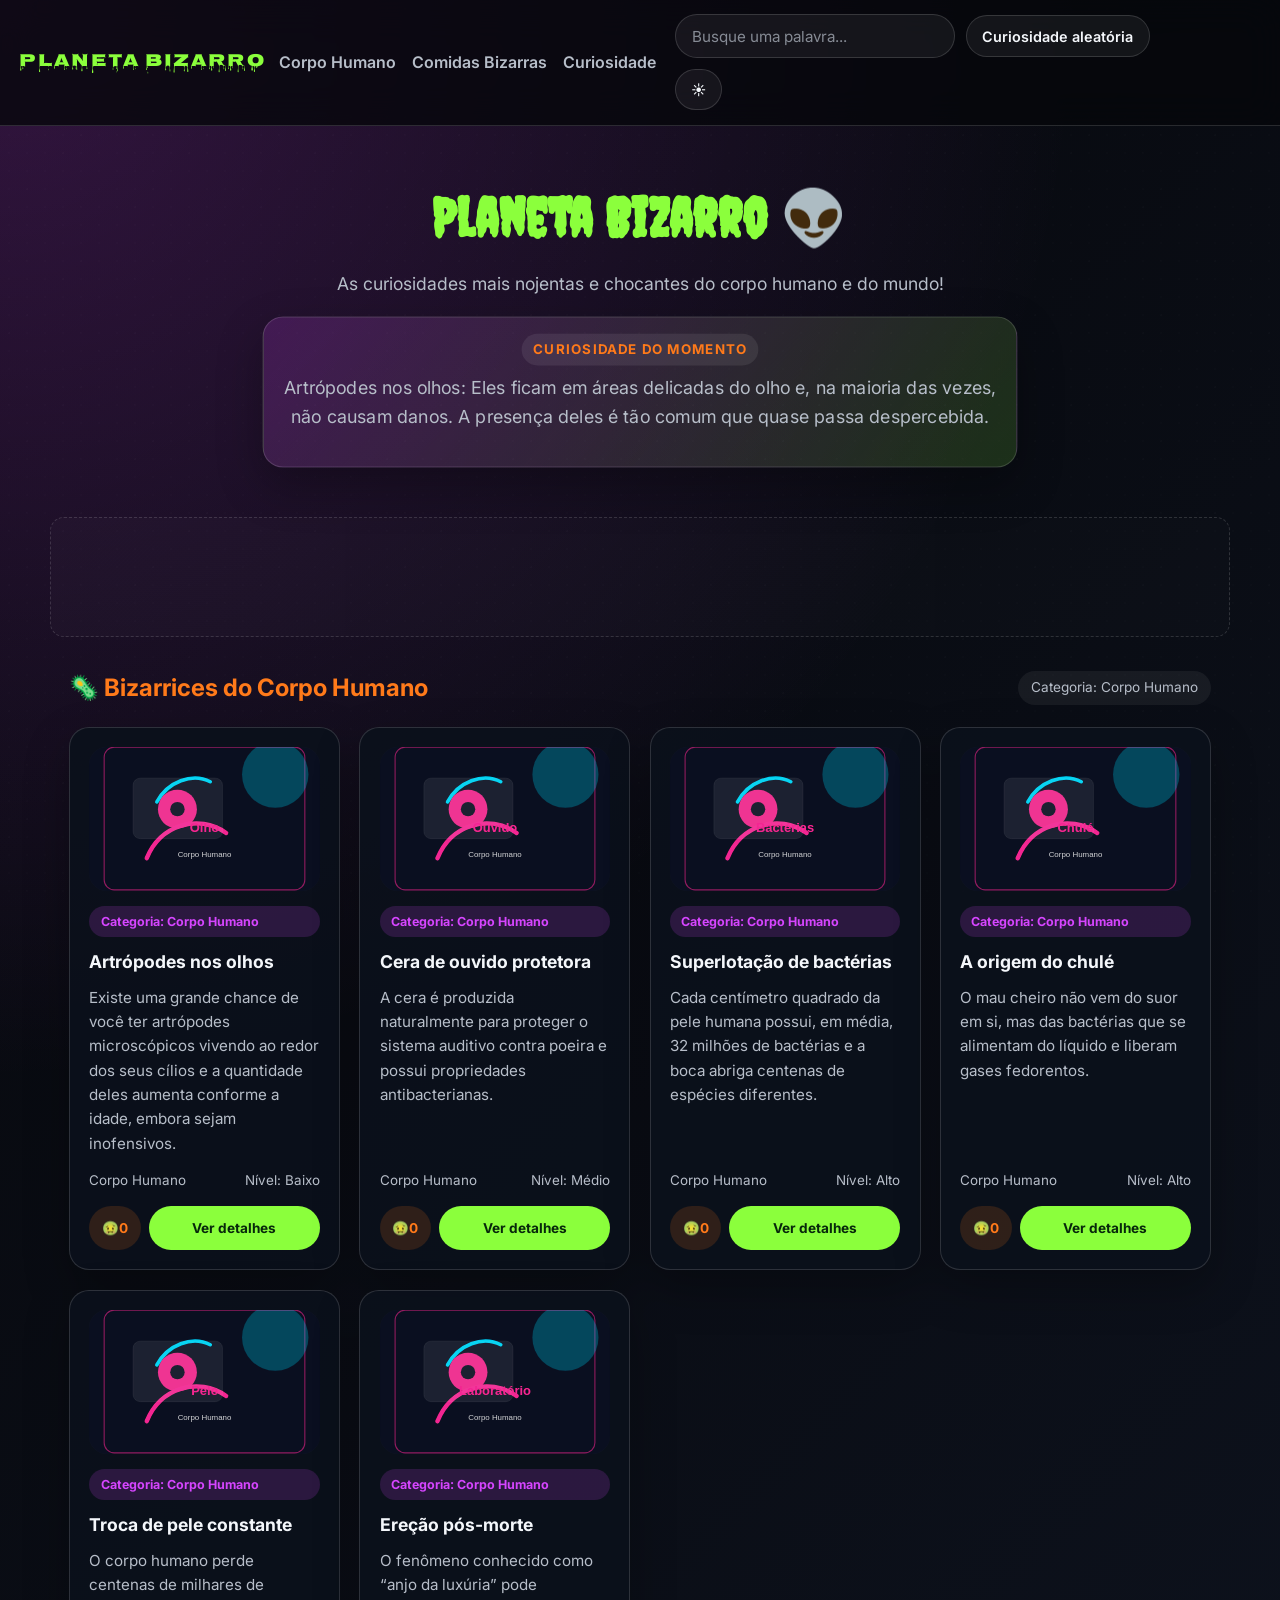
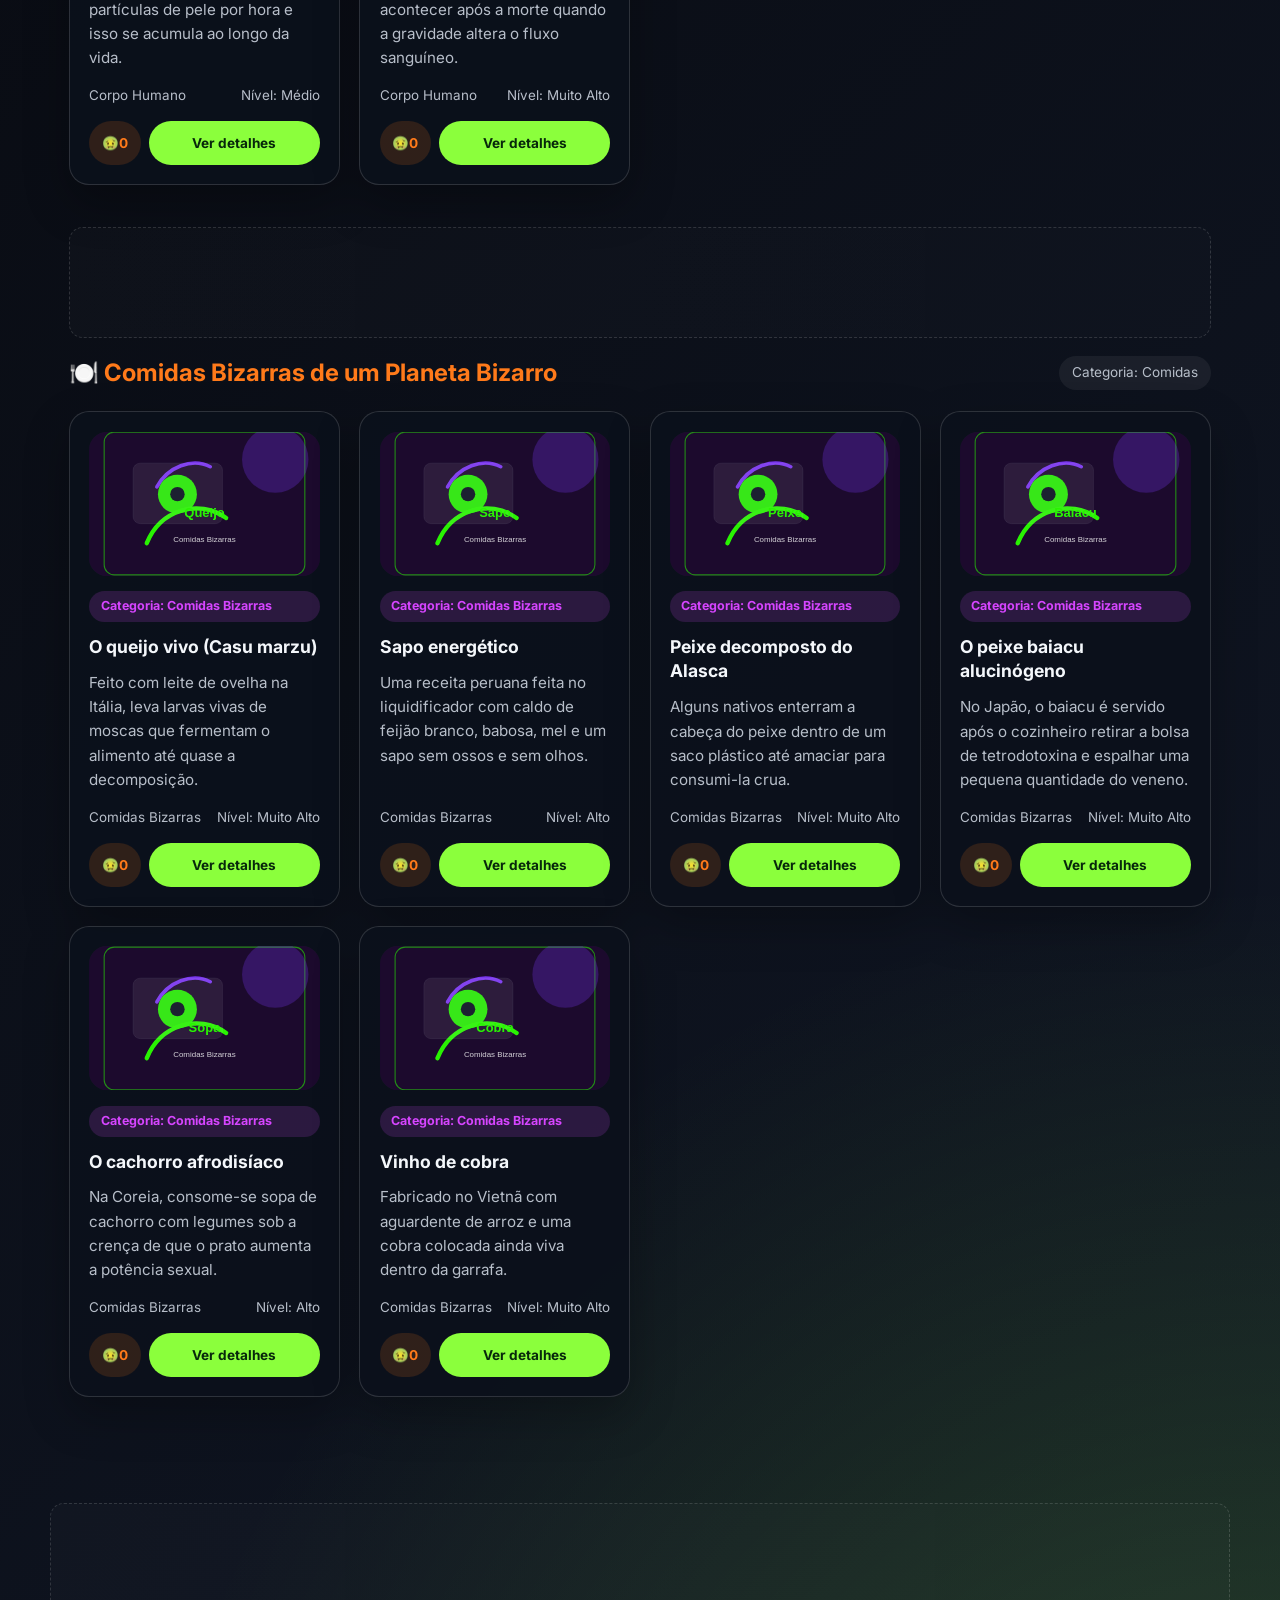
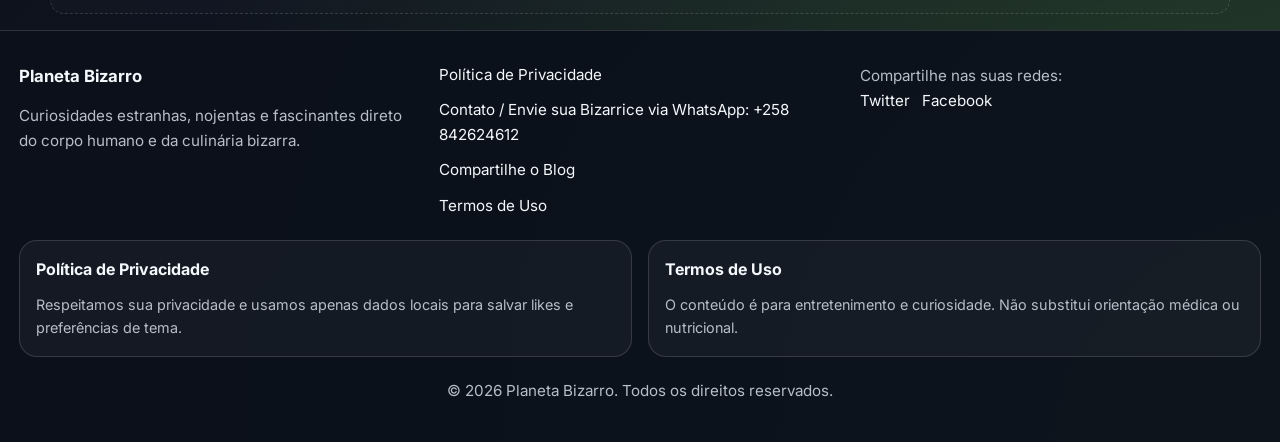
==== commit c56186c9: "Removida a meta tag inválida do Search Console. Os três <ins> agora possuem width:100% e min-height:" ====
--- a/index.html
+++ b/index.html
@@ -11,8 +11,7 @@
         href="https://fonts.googleapis.com/css2?family=Creepster&family=Inter:wght@400;500;700&family=Nosifer&family=Roboto:wght@400;500;700&display=swap"
         rel="stylesheet">
     <link rel="stylesheet" href="style.css">
-    <!-- Google AdSense: replace 'ca-pub-REPLACE' with your Publisher ID -->
-    <meta name="google-site-verification" content="REPLACE_WITH_SEARCH_CONSOLE_CODE">
+    <!-- Google AdSense: o script carrega a biblioteca; cada anuncio e inicializado no body. -->
     <script async src="https://pagead2.googlesyndication.com/pagead/js/adsbygoogle.js?client=ca-pub-4395693495825203"
         crossorigin="anonymous"></script>
 </head>
@@ -49,9 +48,10 @@
 
     <!-- Espaço reservado para anúncio (banner topo) -->
     <div class="ad-slot ad-banner" id="ad-top" role="complementary" aria-label="Espaço para anúncio">
-        <!-- AdSense responsive ad placeholder: replace data-ad-client and data-ad-slot -->
-        <ins class="adsbygoogle" style="display:block" data-ad-client="ca-pub-4395693495825203"
-            data-ad-slot="1111111111" data-ad-format="auto" data-full-width-responsive="true"></ins>
+        <!-- Substitua o slot pelo ID real fornecido pelo AdSense. -->
+        <ins class="adsbygoogle" style="display:block; width:100%; min-height:90px;"
+            data-ad-client="ca-pub-4395693495825203" data-ad-slot="SEU_NUMERO_DE_SLOT_AQUI" data-ad-format="auto"
+            data-full-width-responsive="true"></ins>
         <script>
             (adsbygoogle = window.adsbygoogle || []).push({});
         </script>
@@ -68,9 +68,10 @@
 
         <!-- Espaço reservado para anúncio (meio da página) -->
         <div class="ad-slot ad-medium" id="ad-middle" role="complementary" aria-label="Espaço para anúncio">
-            <!-- AdSense responsive ad placeholder: replace data-ad-client and data-ad-slot -->
-            <ins class="adsbygoogle" style="display:block" data-ad-client="ca-pub-4395693495825203"
-                data-ad-slot="2222222222" data-ad-format="auto" data-full-width-responsive="true"></ins>
+            <!-- Substitua o slot pelo ID real fornecido pelo AdSense. -->
+            <ins class="adsbygoogle" style="display:block; width:100%; min-height:90px;"
+                data-ad-client="ca-pub-4395693495825203" data-ad-slot="SEU_NUMERO_DE_SLOT_AQUI" data-ad-format="auto"
+                data-full-width-responsive="true"></ins>
             <script>
                 (adsbygoogle = window.adsbygoogle || []).push({});
             </script>
@@ -102,9 +103,10 @@
 
     <!-- Espaço reservado para anúncio (antes do rodapé) -->
     <div class="ad-slot ad-footer" id="ad-footer" role="complementary" aria-label="Espaço para anúncio">
-        <!-- AdSense responsive ad placeholder: replace data-ad-client and data-ad-slot -->
-        <ins class="adsbygoogle" style="display:block" data-ad-client="ca-pub-4395693495825203"
-            data-ad-slot="3333333333" data-ad-format="auto" data-full-width-responsive="true"></ins>
+        <!-- Substitua o slot pelo ID real fornecido pelo AdSense. -->
+        <ins class="adsbygoogle" style="display:block; width:100%; min-height:90px;"
+            data-ad-client="ca-pub-4395693495825203" data-ad-slot="SEU_NUMERO_DE_SLOT_AQUI" data-ad-format="auto"
+            data-full-width-responsive="true"></ins>
         <script>
             (adsbygoogle = window.adsbygoogle || []).push({});
         </script>
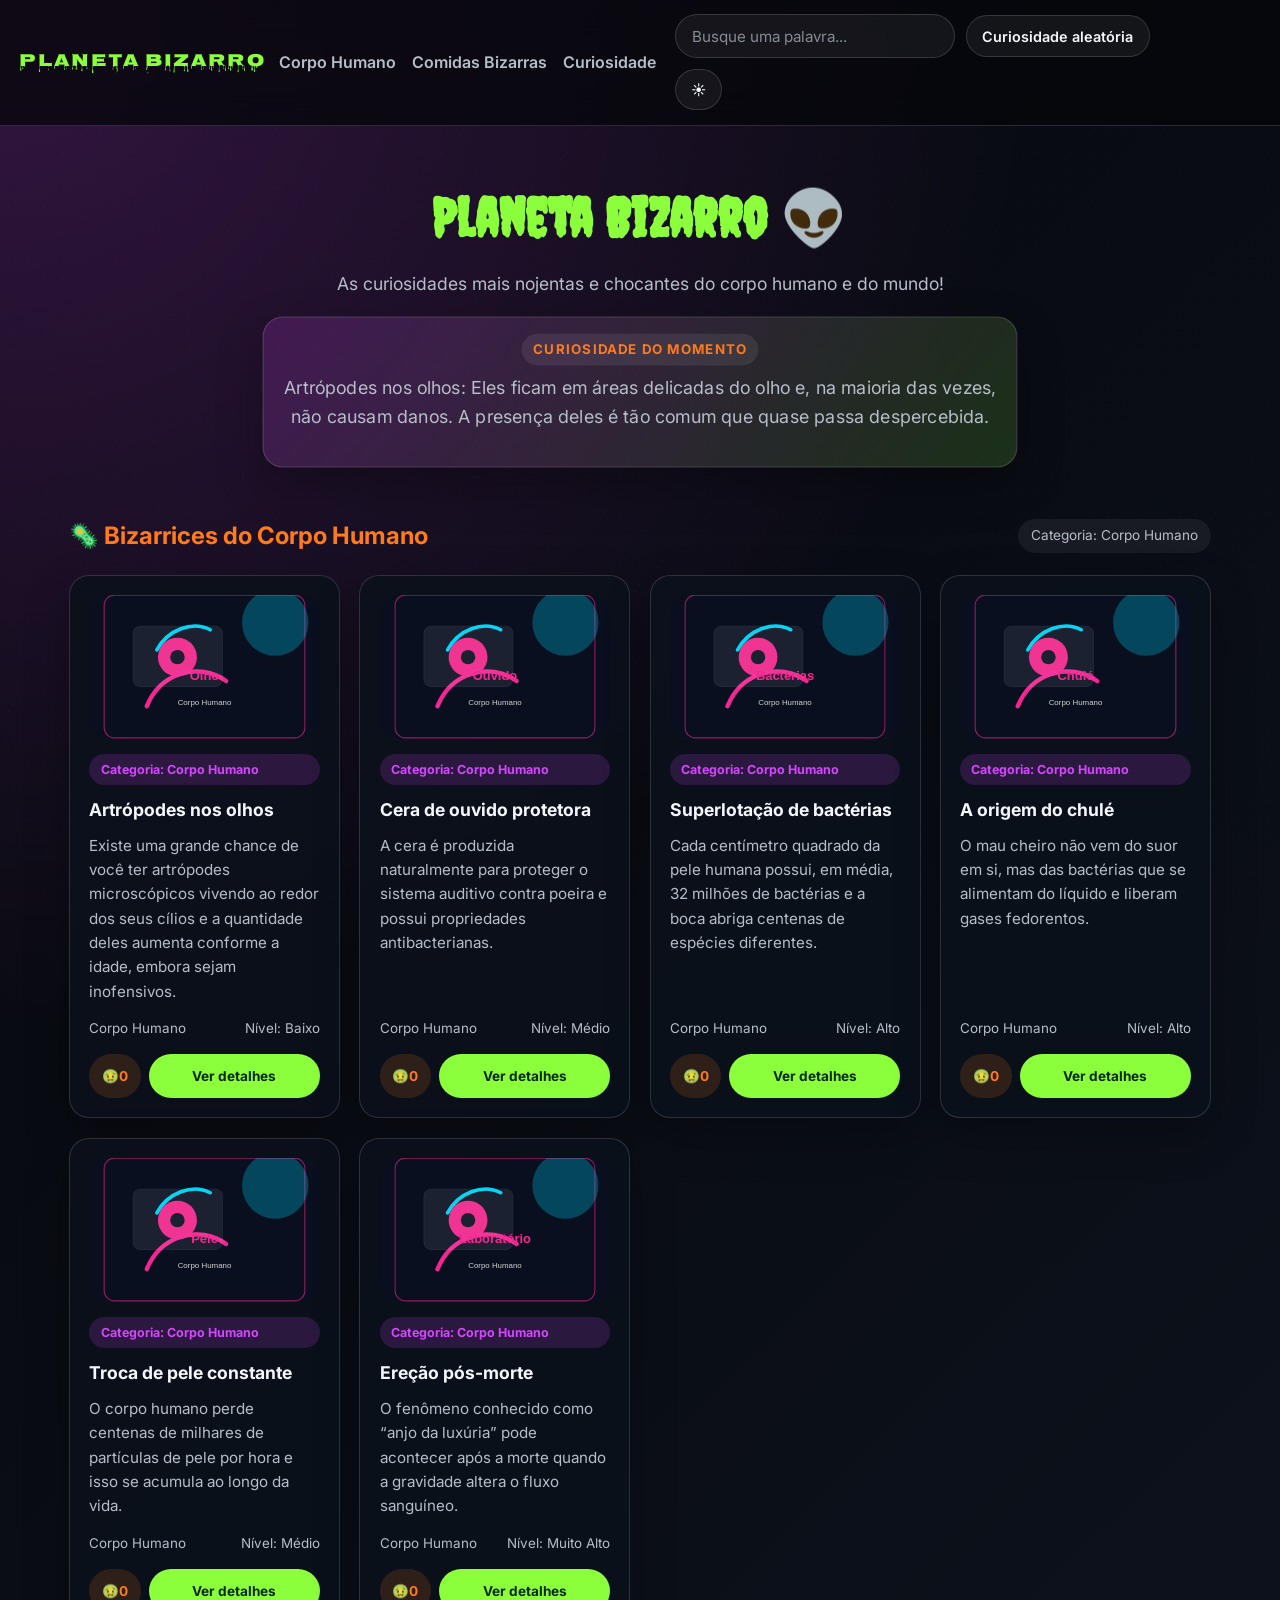
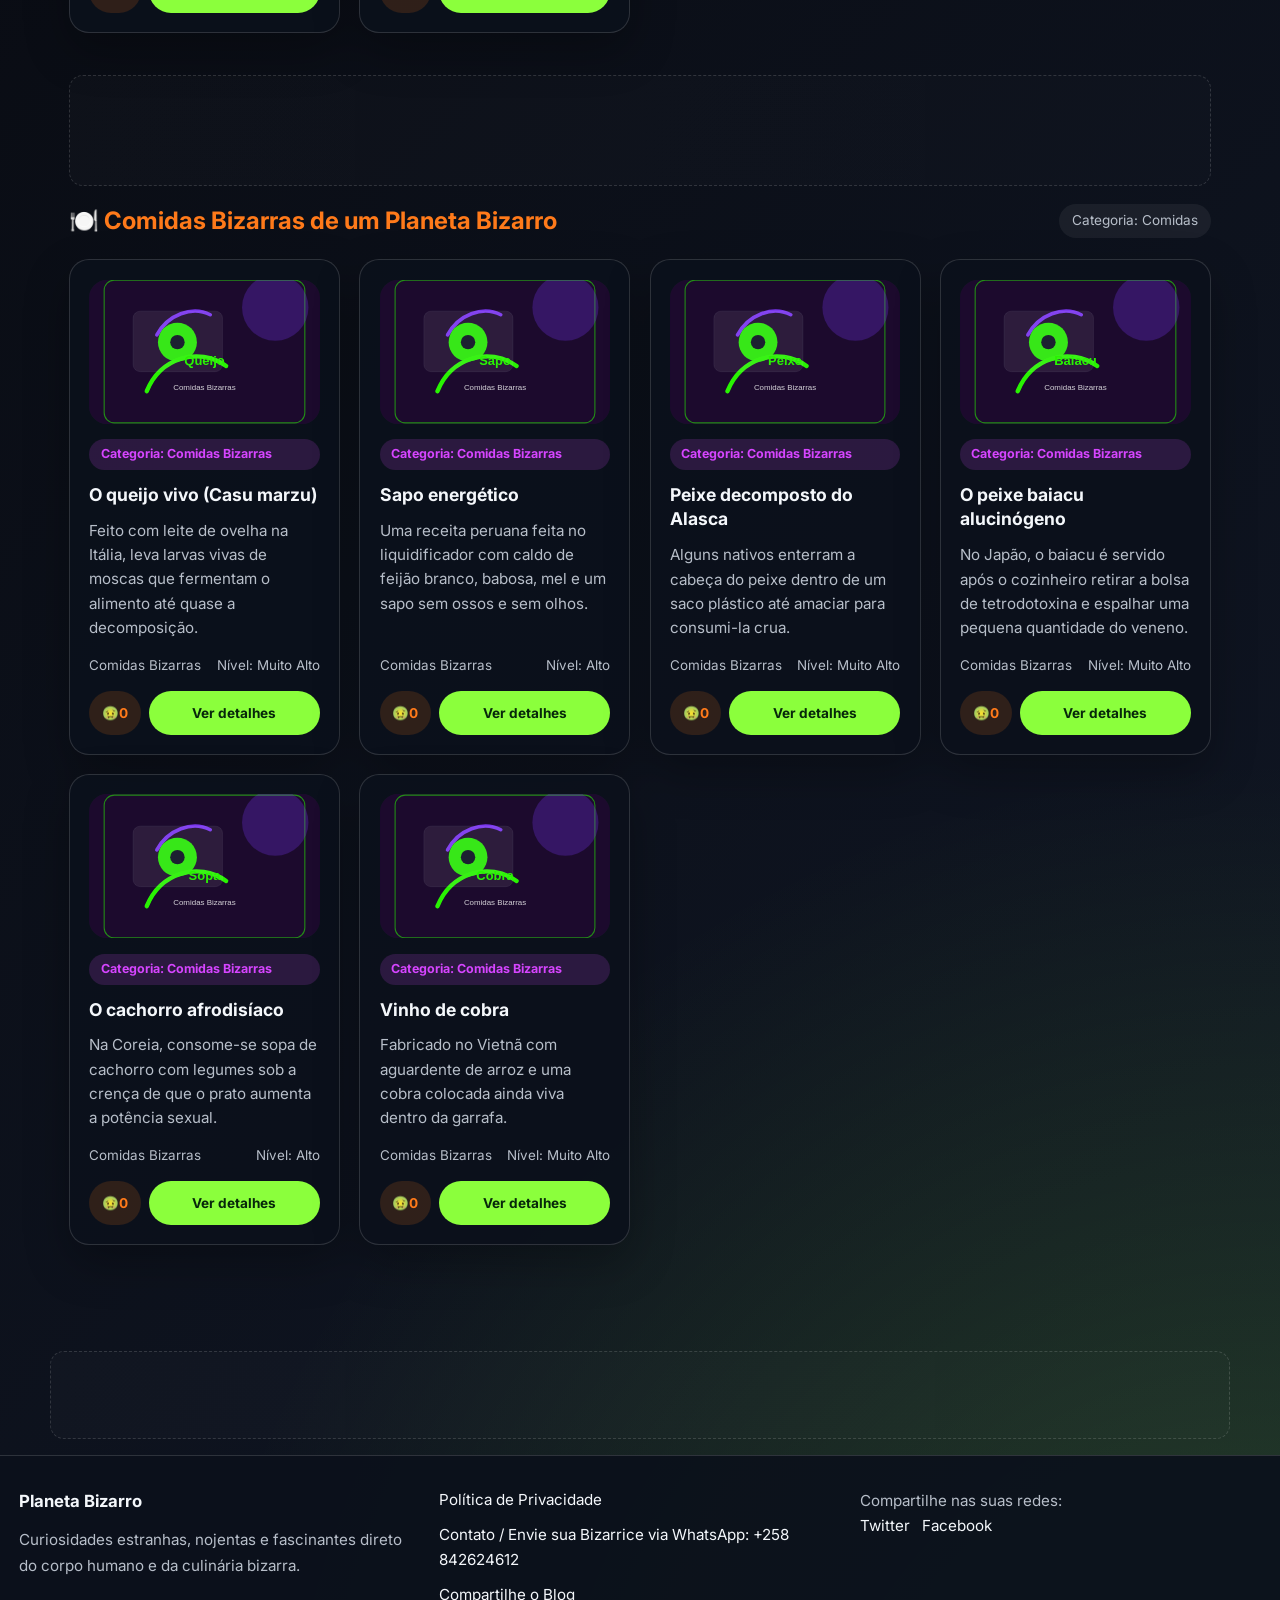
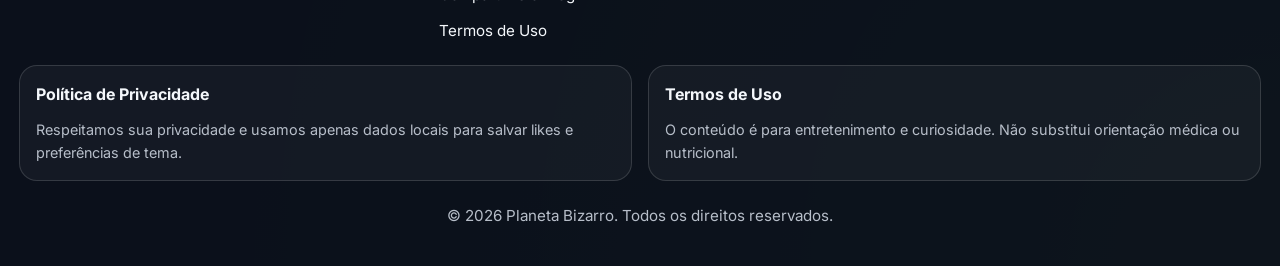
==== commit 19a8b220: "Ja estou usar o ads automatico nao usarei o data-ad-slot="SEU_NUMERO_DE_SLOT_AQUI"" ====
--- a/index.html
+++ b/index.html
@@ -47,15 +47,6 @@
     </header>
 
     <!-- Espaço reservado para anúncio (banner topo) -->
-    <div class="ad-slot ad-banner" id="ad-top" role="complementary" aria-label="Espaço para anúncio">
-        <!-- Substitua o slot pelo ID real fornecido pelo AdSense. -->
-        <ins class="adsbygoogle" style="display:block; width:100%; min-height:90px;"
-            data-ad-client="ca-pub-4395693495825203" data-ad-slot="SEU_NUMERO_DE_SLOT_AQUI" data-ad-format="auto"
-            data-full-width-responsive="true"></ins>
-        <script>
-            (adsbygoogle = window.adsbygoogle || []).push({});
-        </script>
-    </div>
 
     <main class="container">
         <section class="category-section" id="corpo">
@@ -103,13 +94,7 @@
 
     <!-- Espaço reservado para anúncio (antes do rodapé) -->
     <div class="ad-slot ad-footer" id="ad-footer" role="complementary" aria-label="Espaço para anúncio">
-        <!-- Substitua o slot pelo ID real fornecido pelo AdSense. -->
-        <ins class="adsbygoogle" style="display:block; width:100%; min-height:90px;"
-            data-ad-client="ca-pub-4395693495825203" data-ad-slot="SEU_NUMERO_DE_SLOT_AQUI" data-ad-format="auto"
-            data-full-width-responsive="true"></ins>
-        <script>
-            (adsbygoogle = window.adsbygoogle || []).push({});
-        </script>
+
     </div>
 
     <footer class="site-footer">
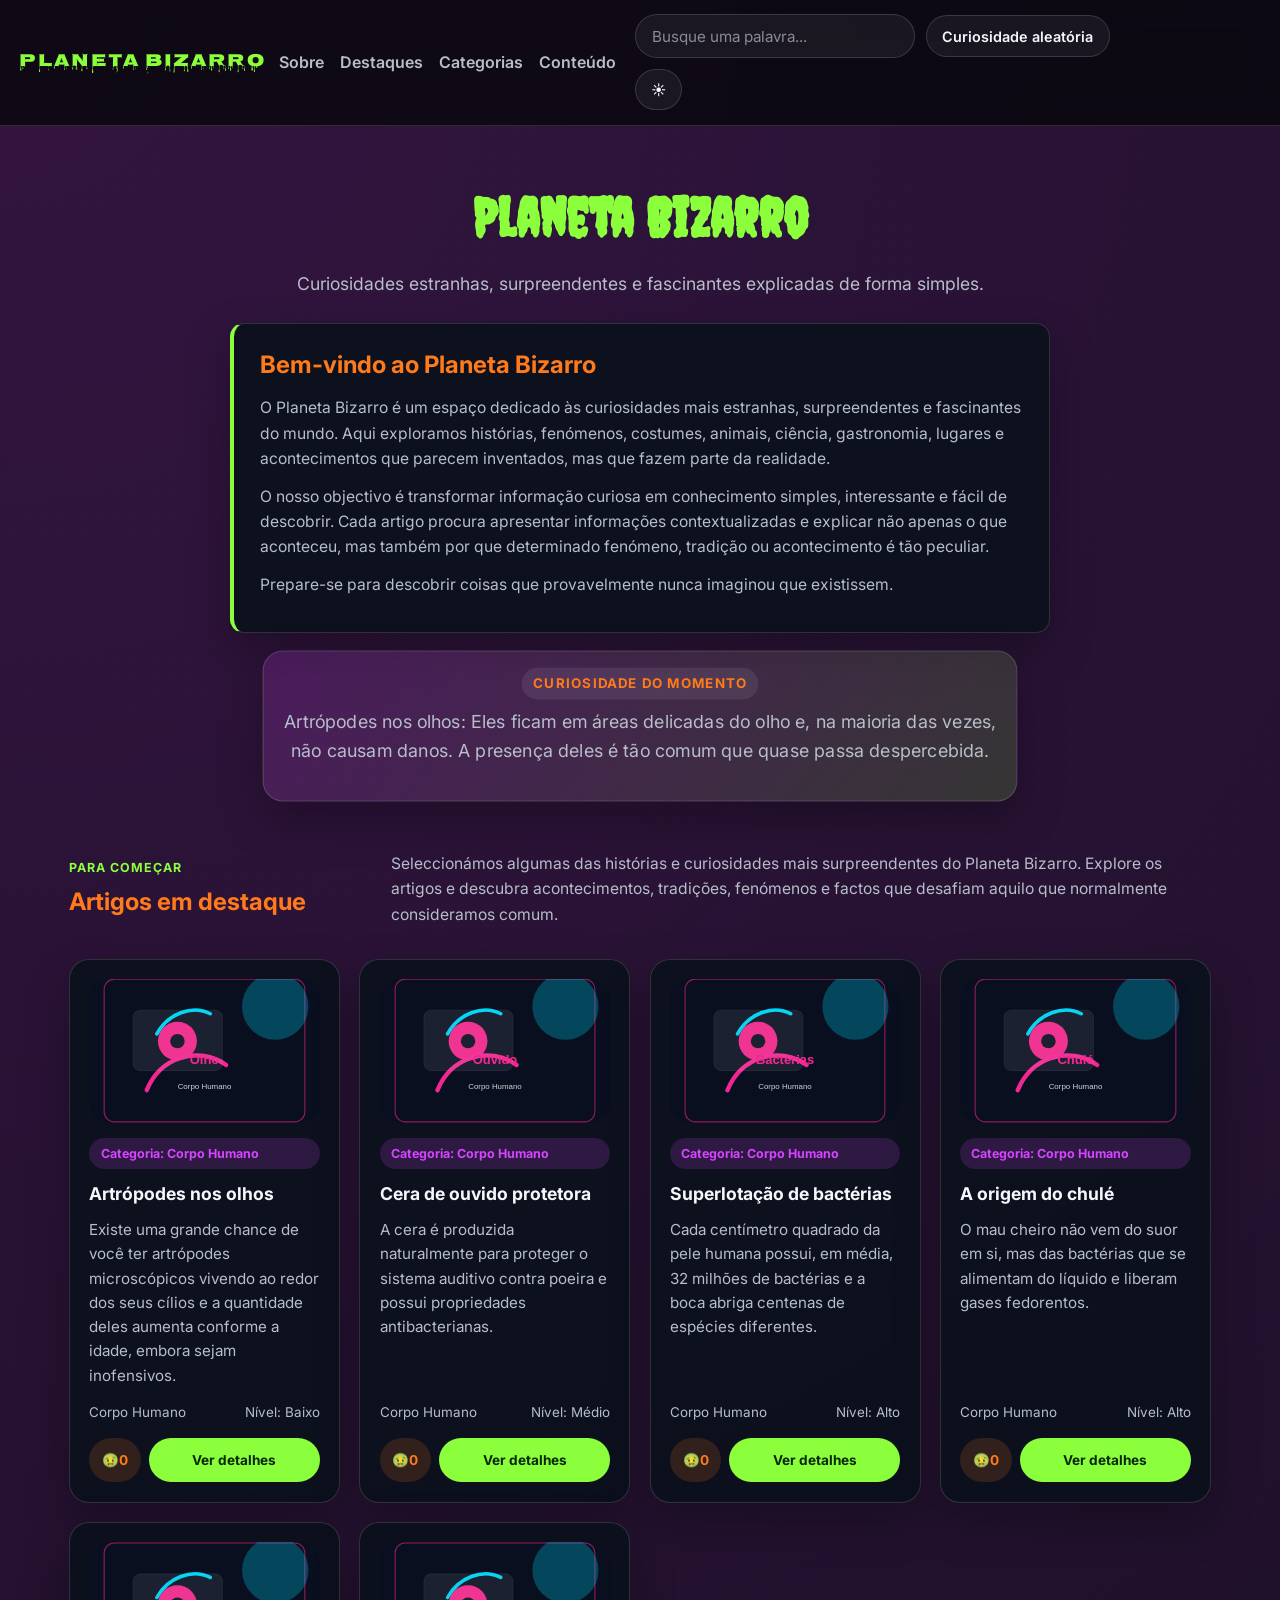
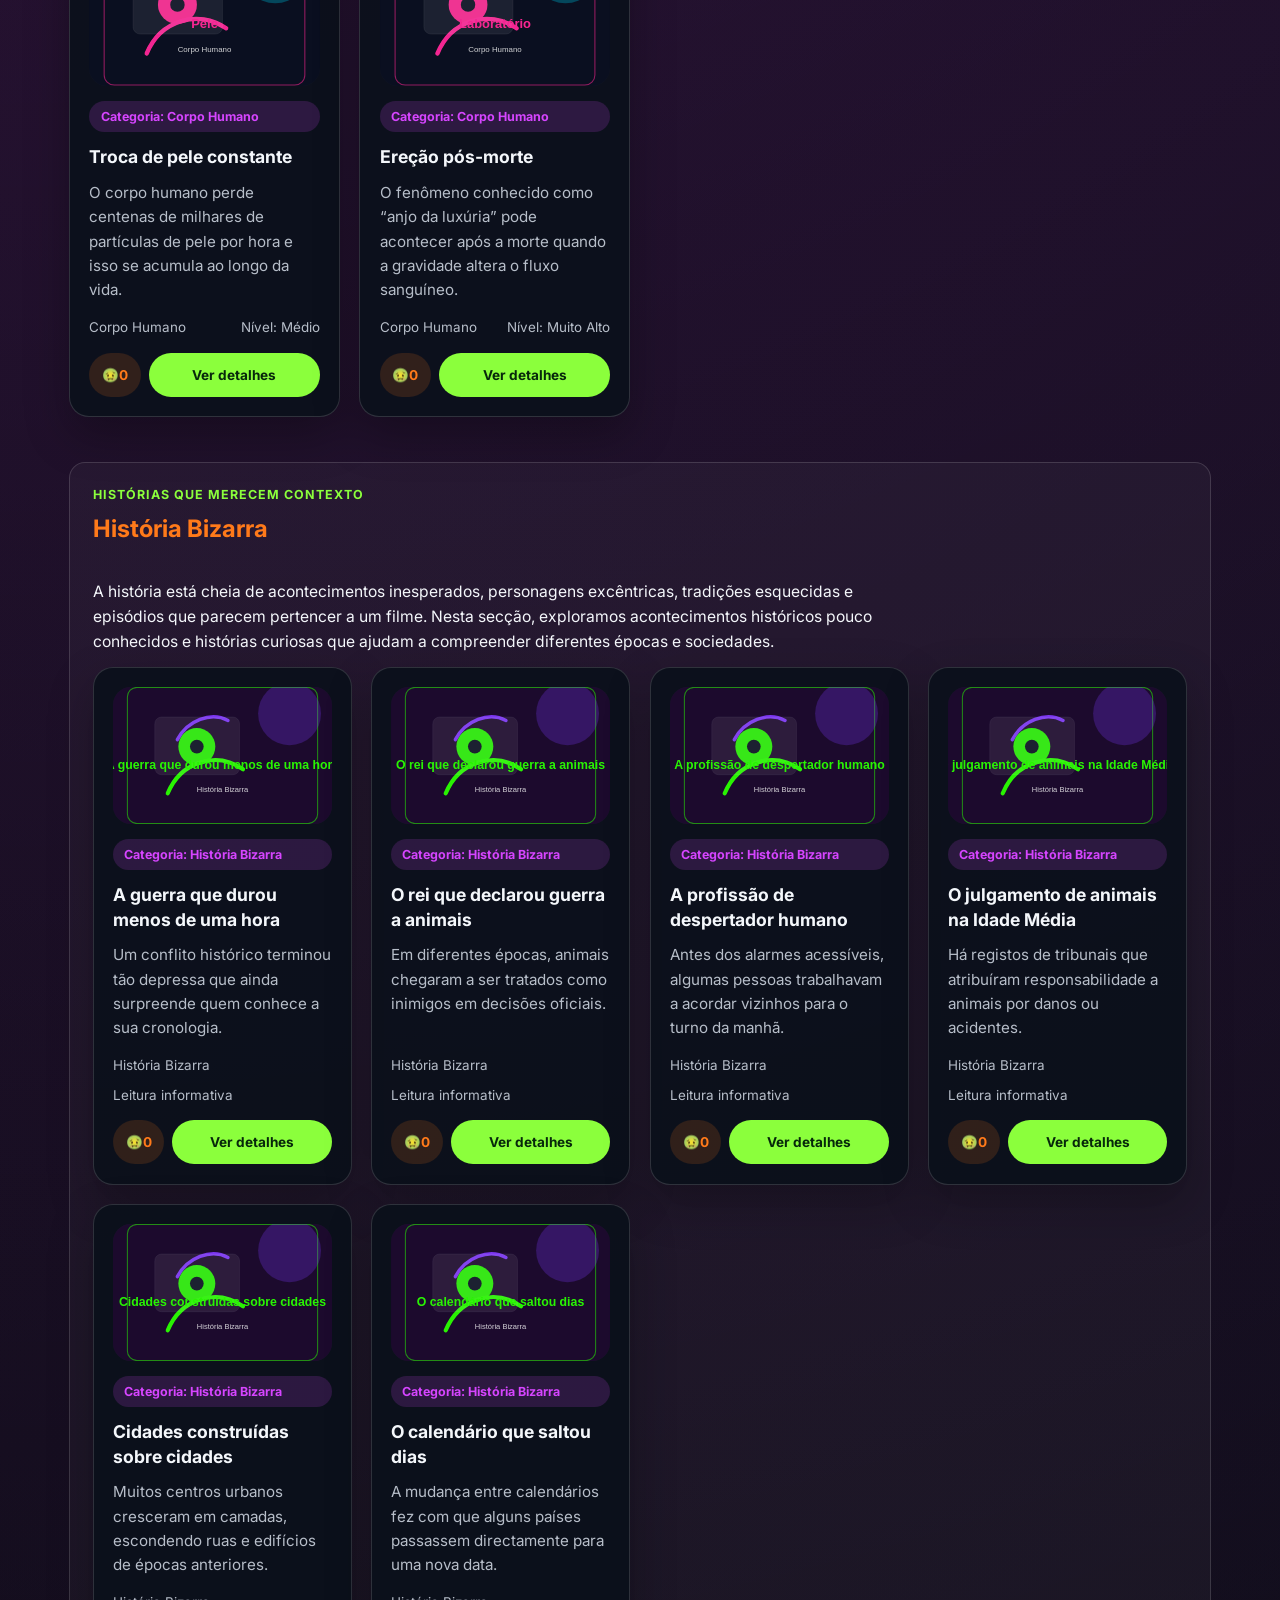
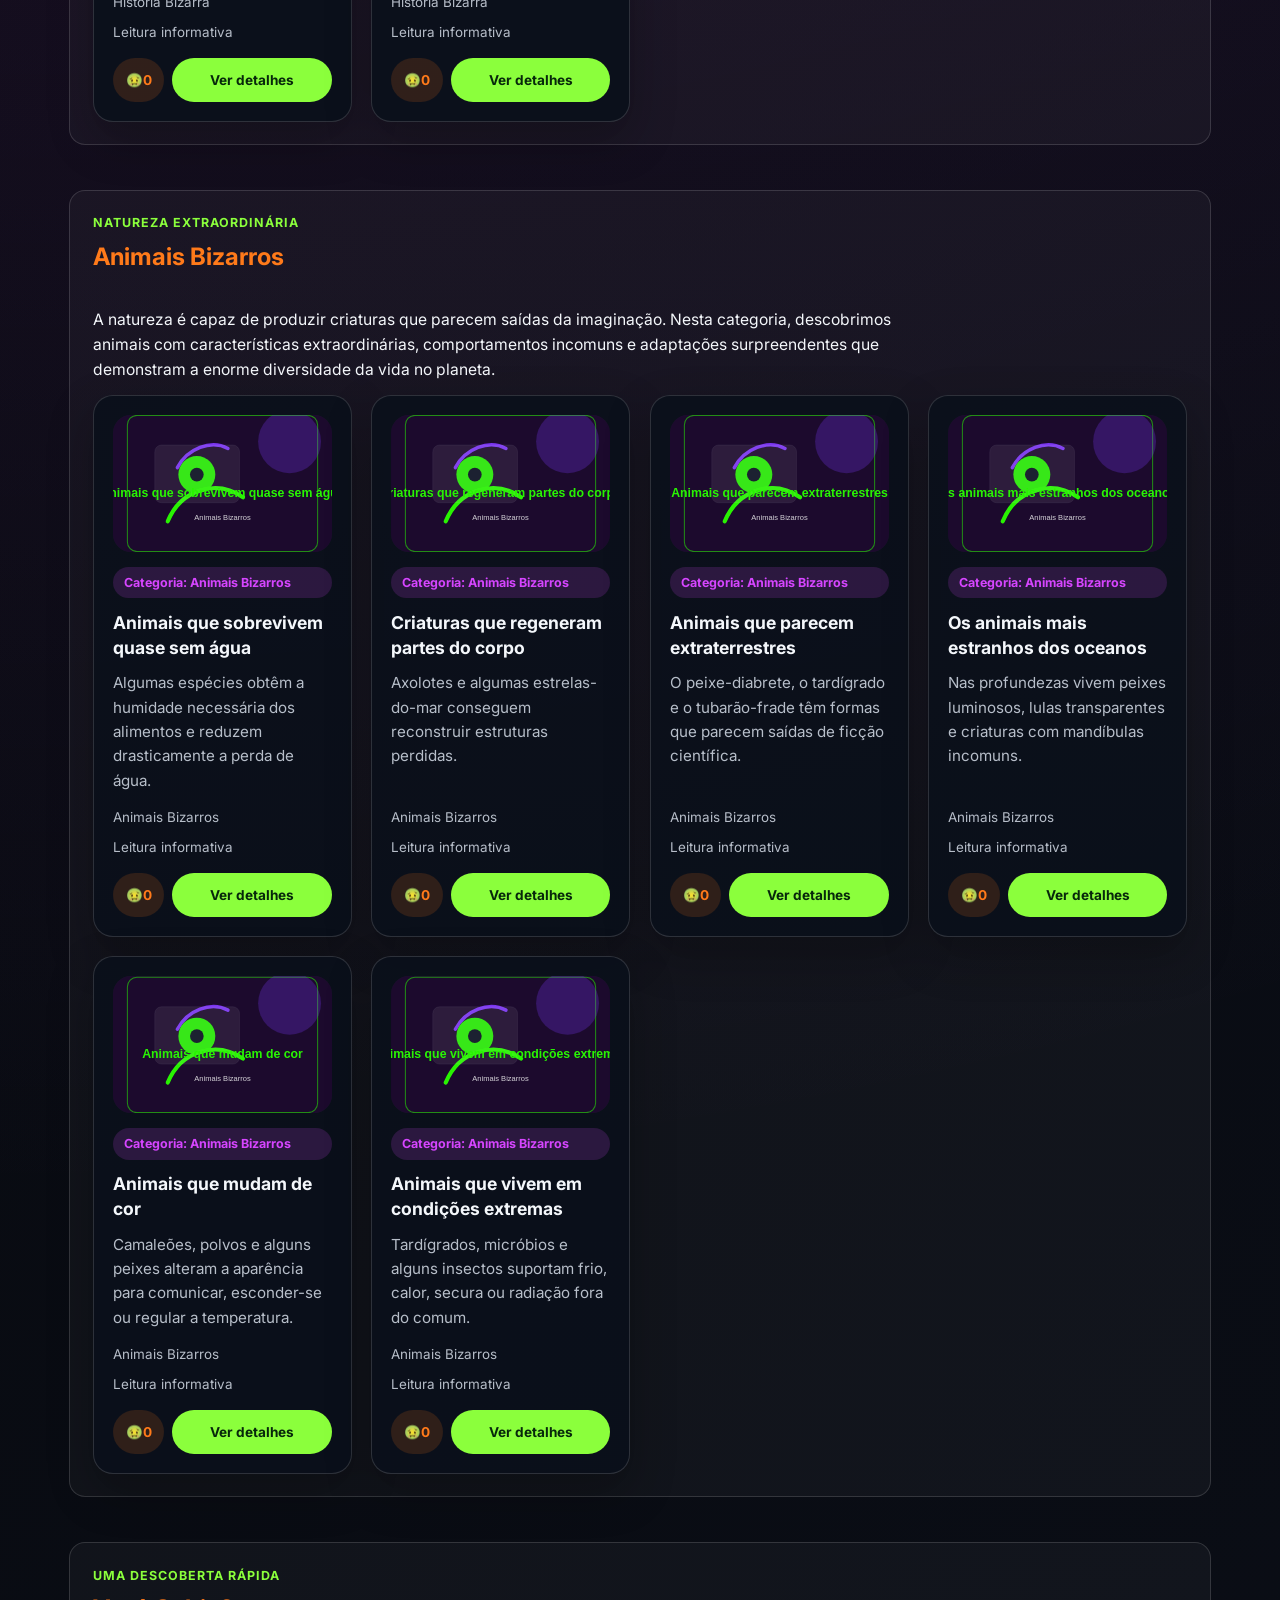
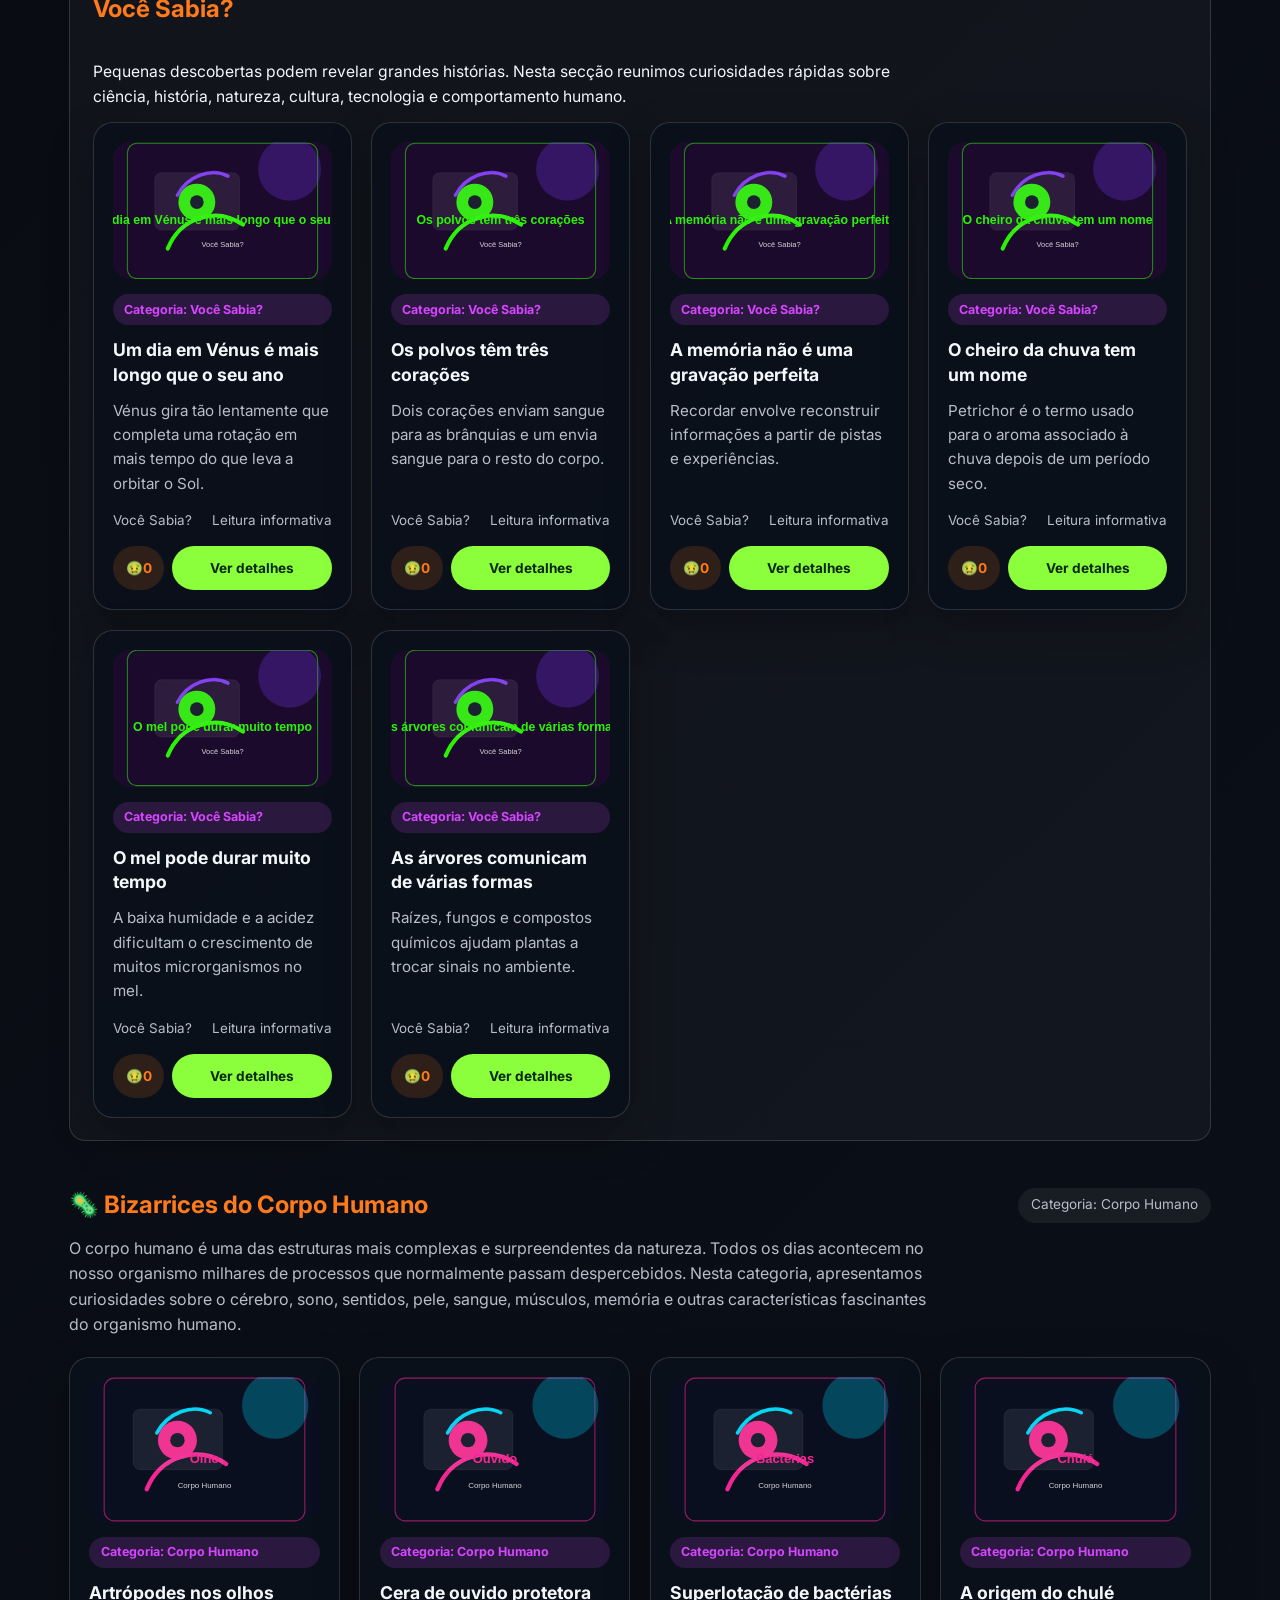
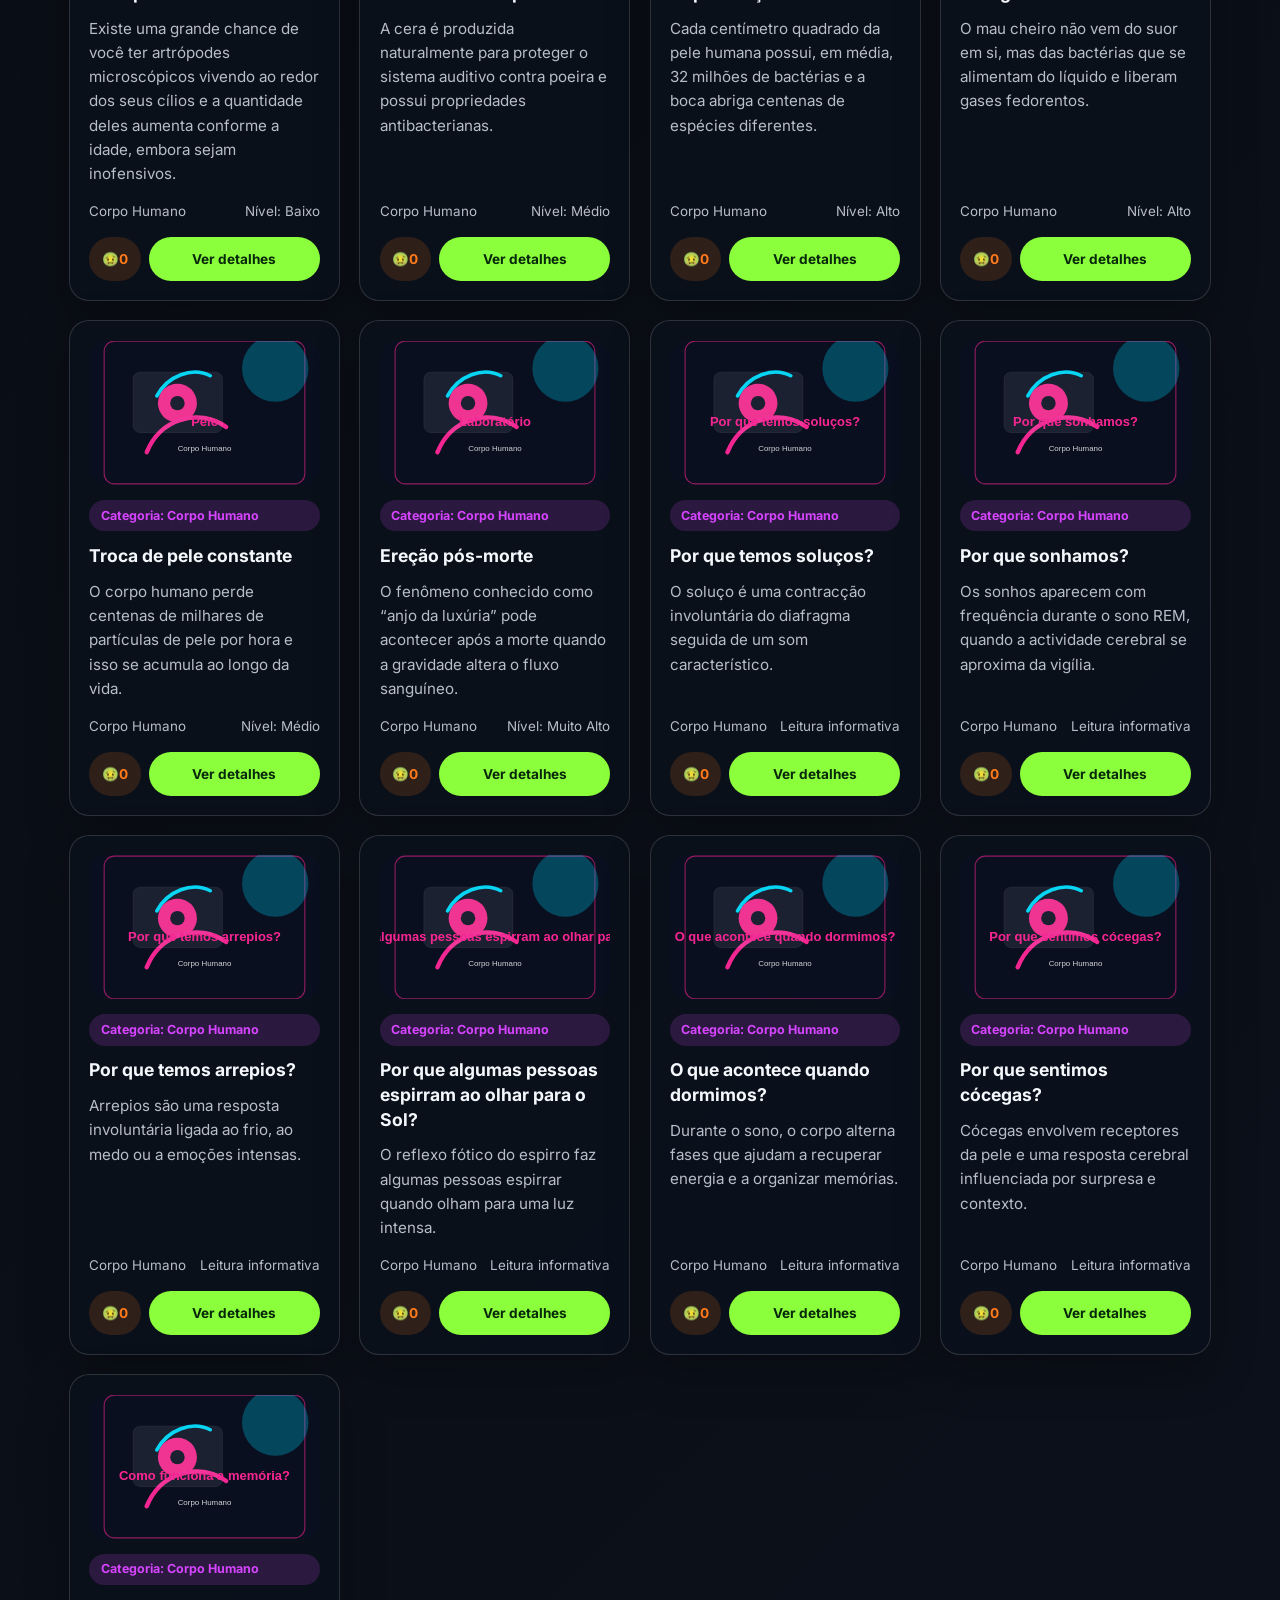
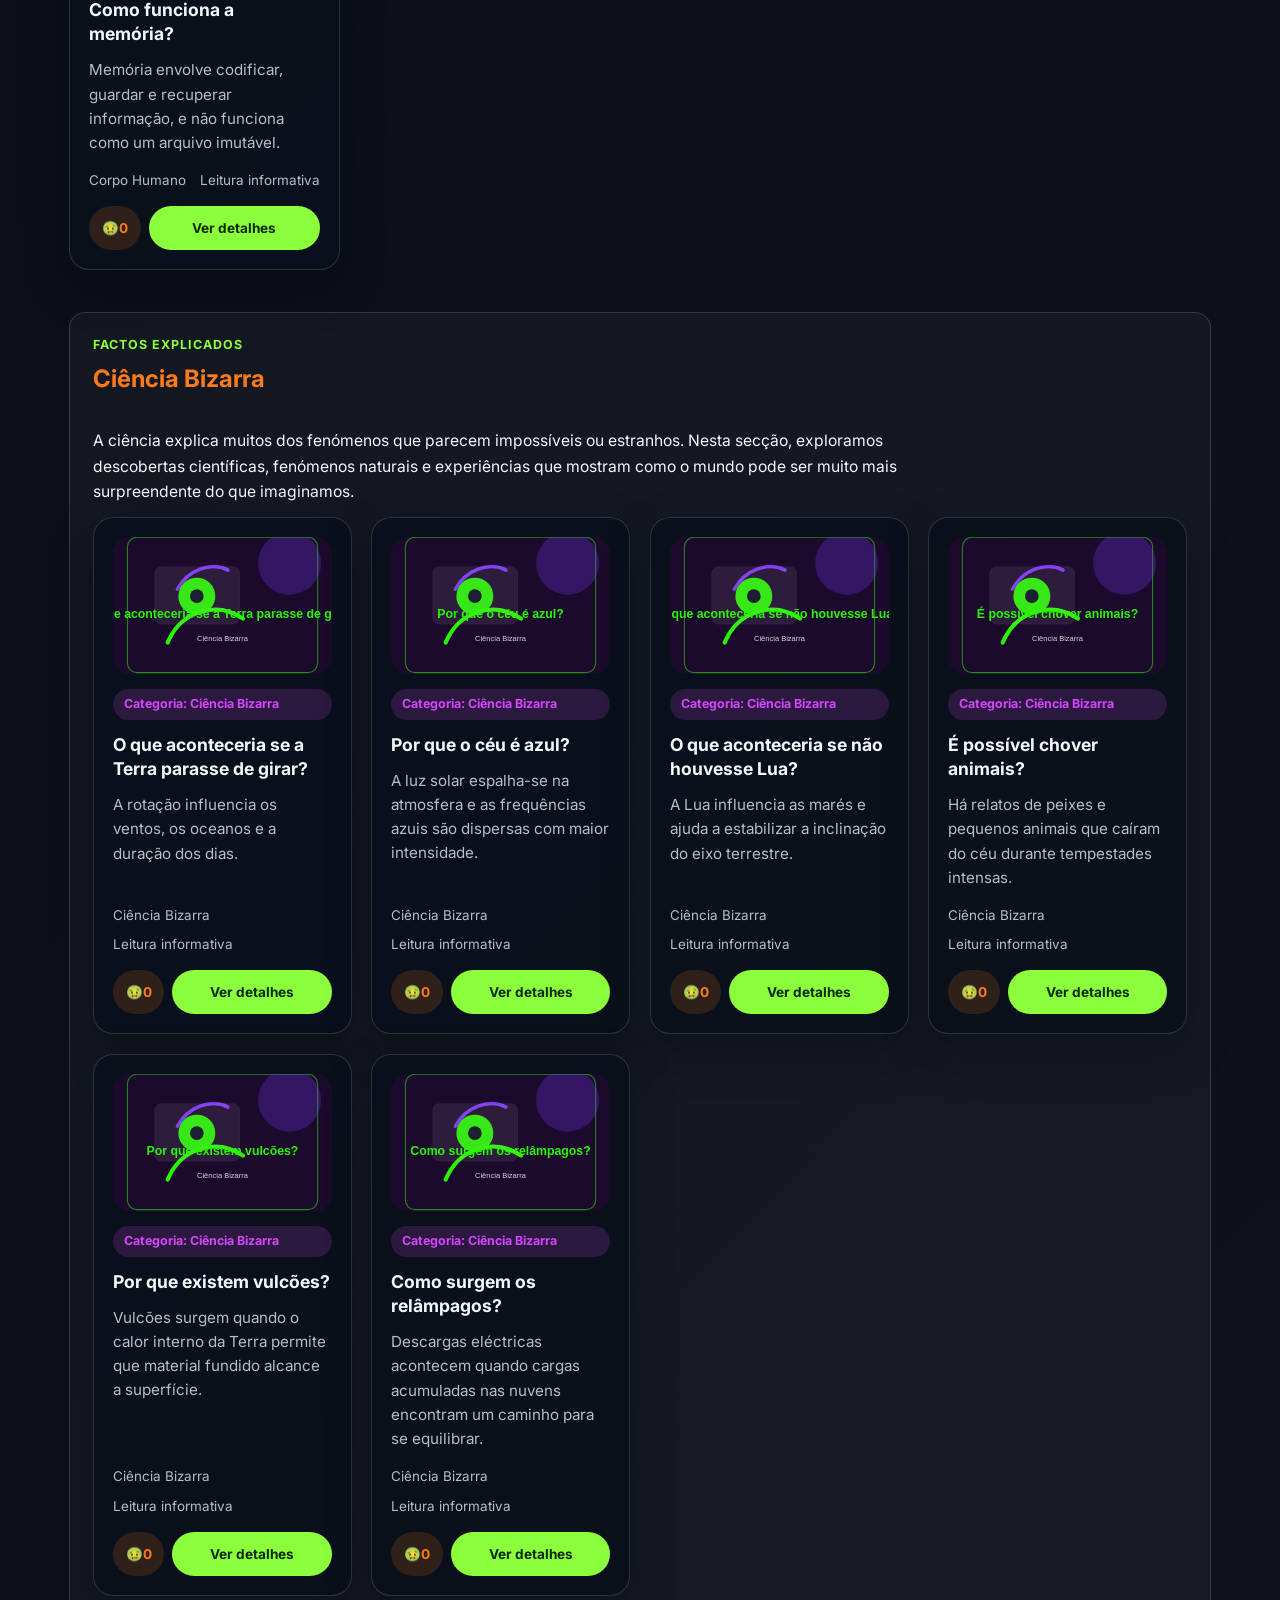
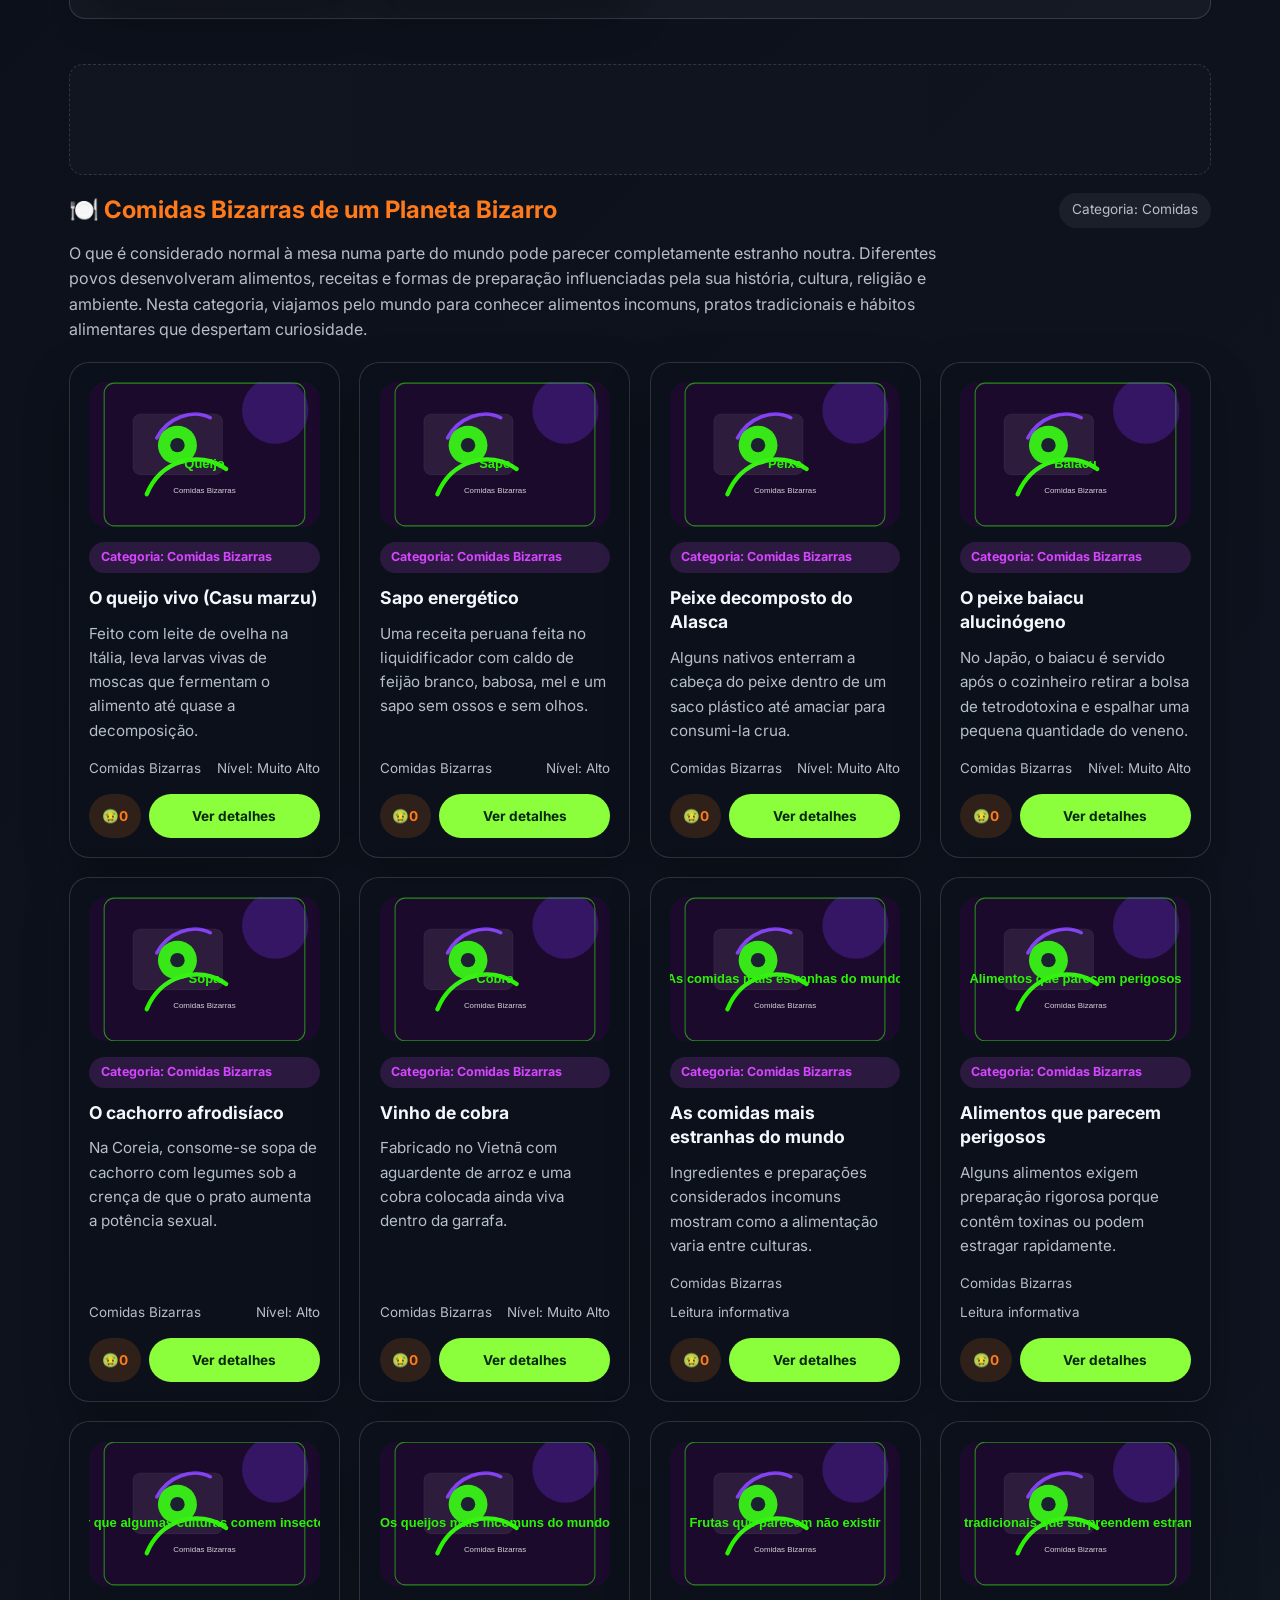
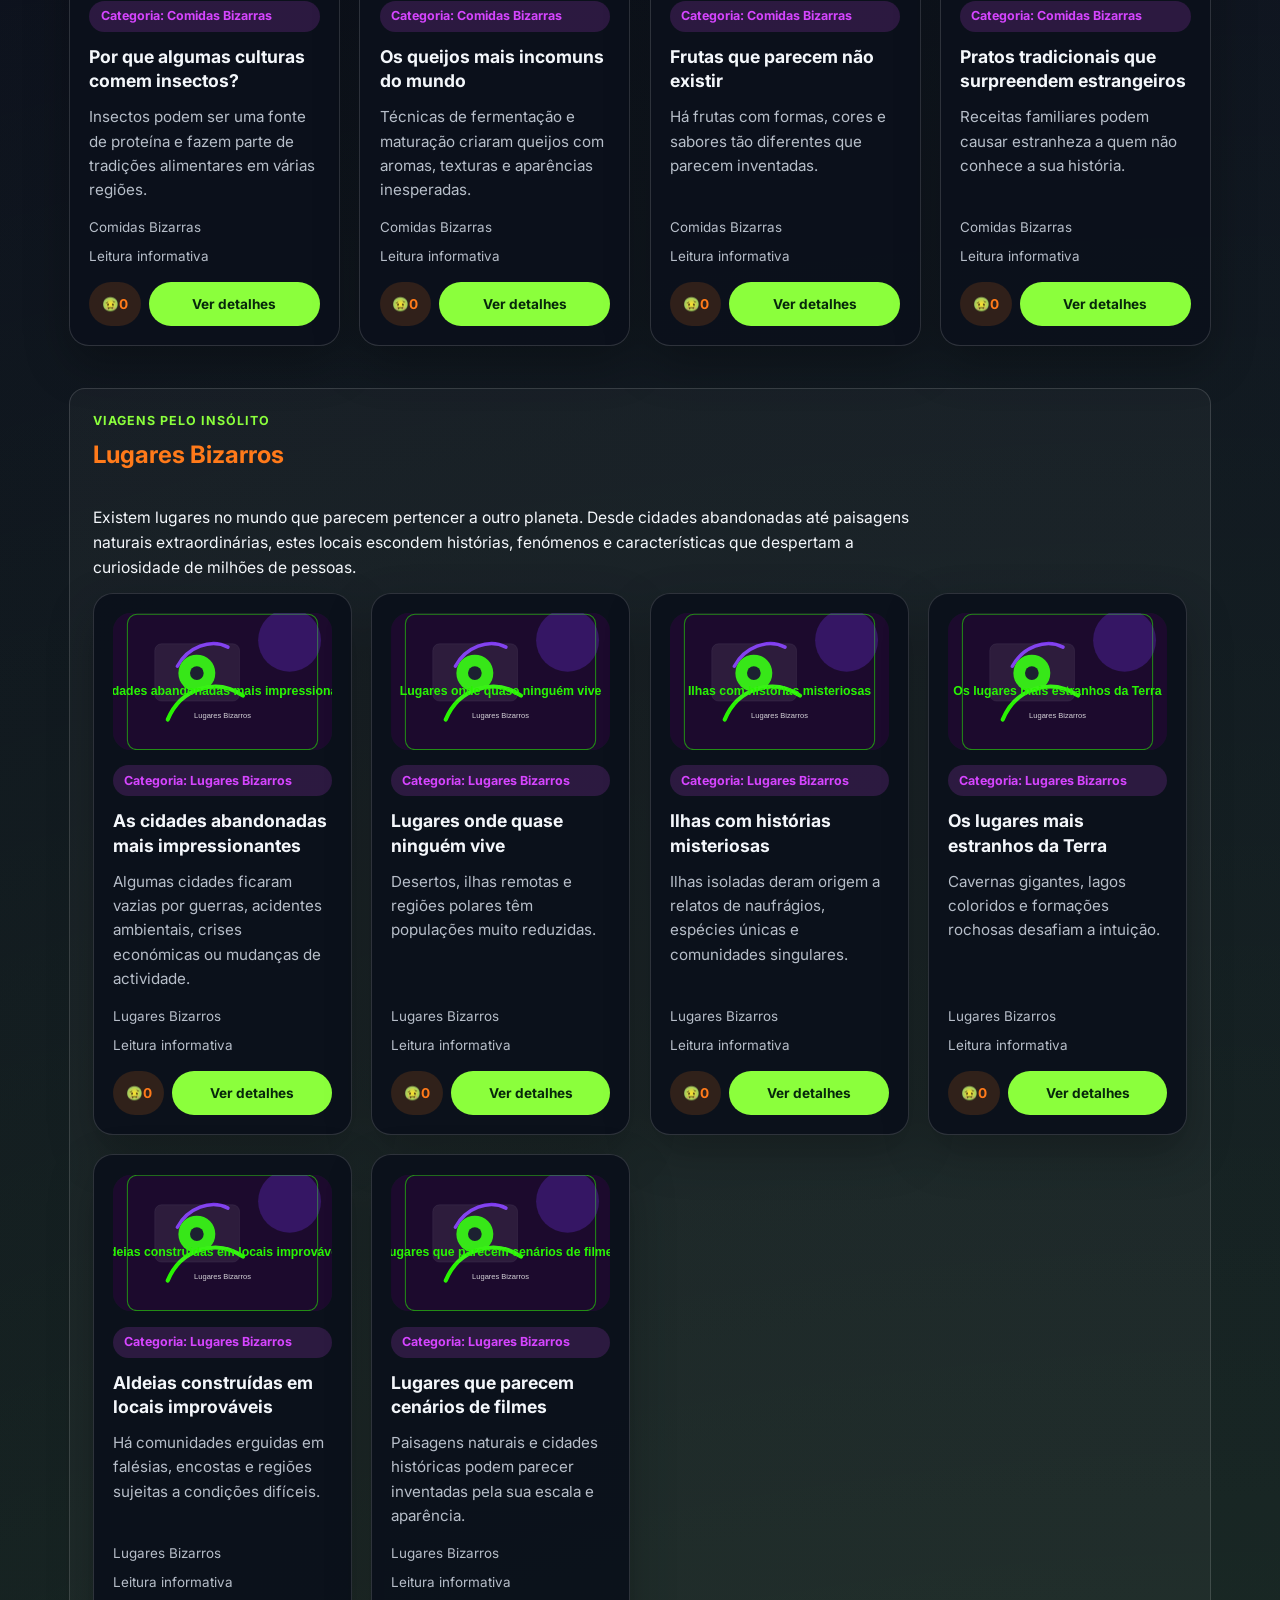
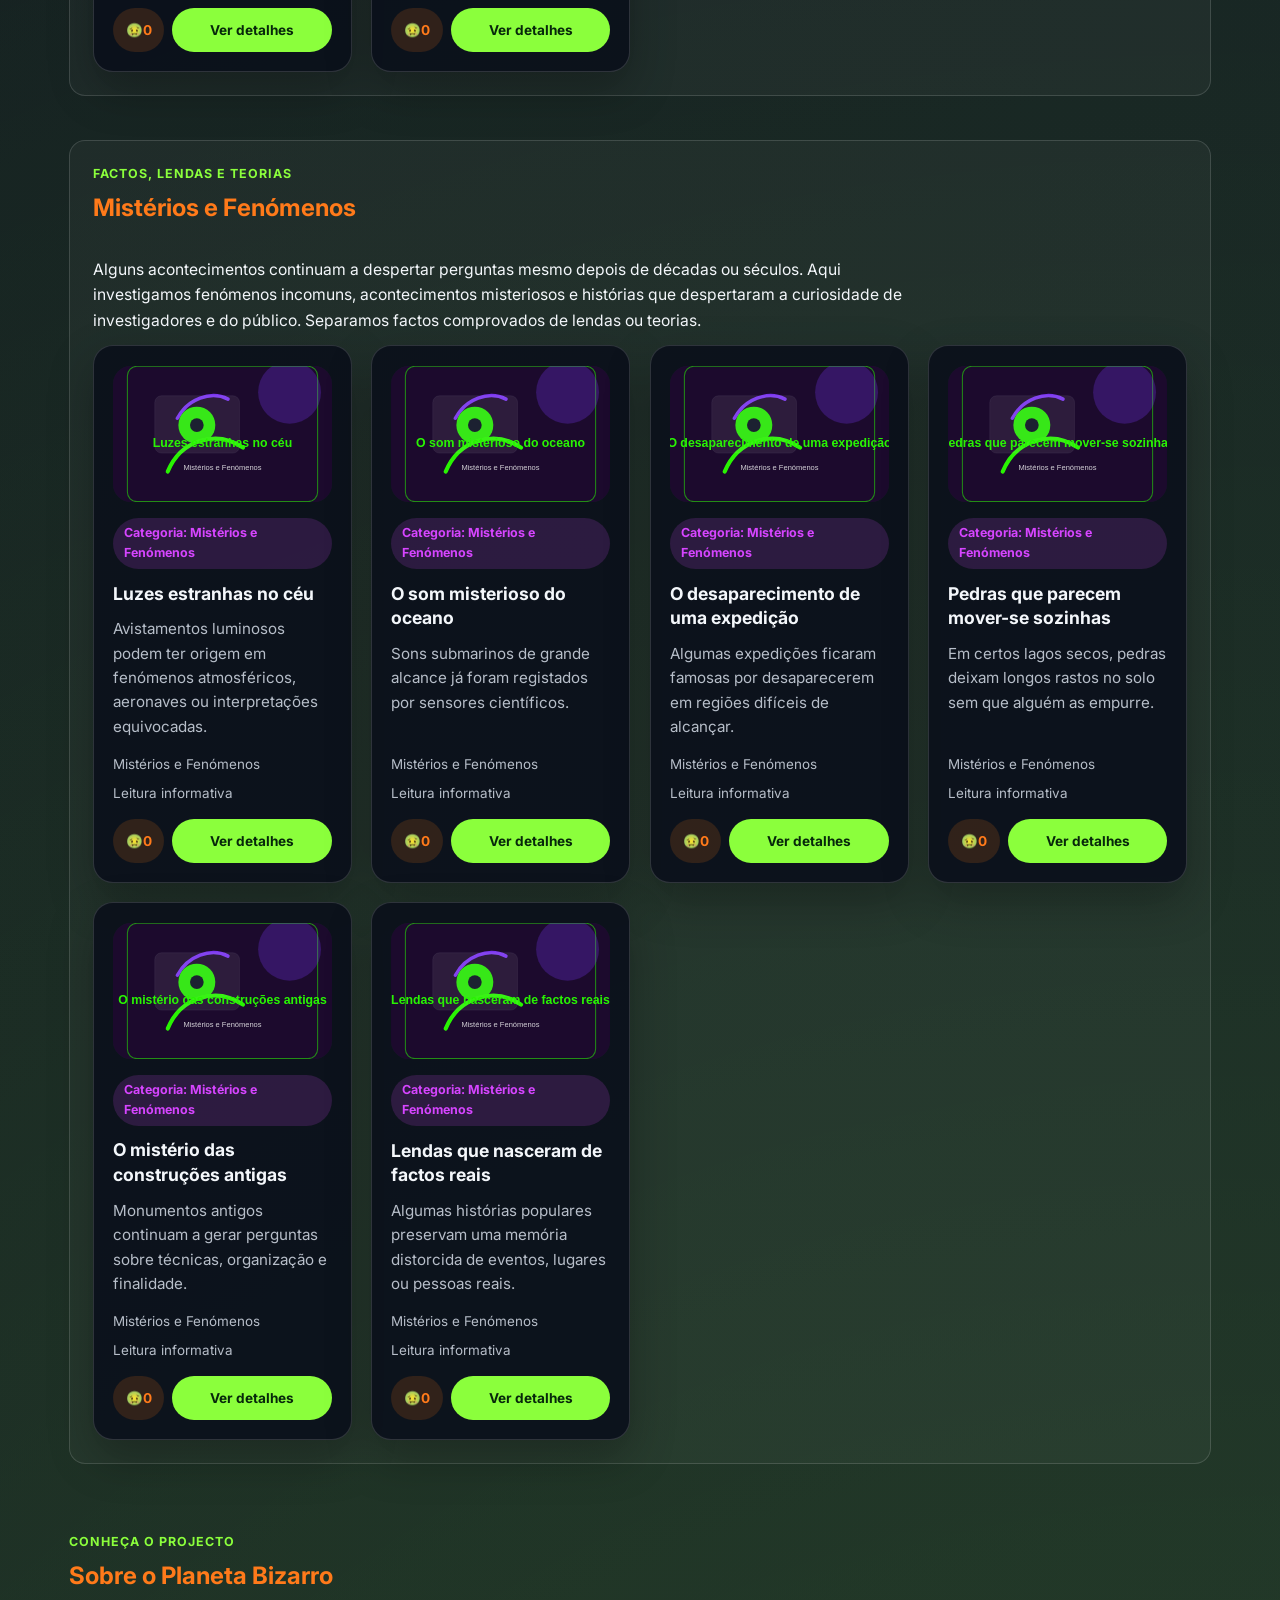
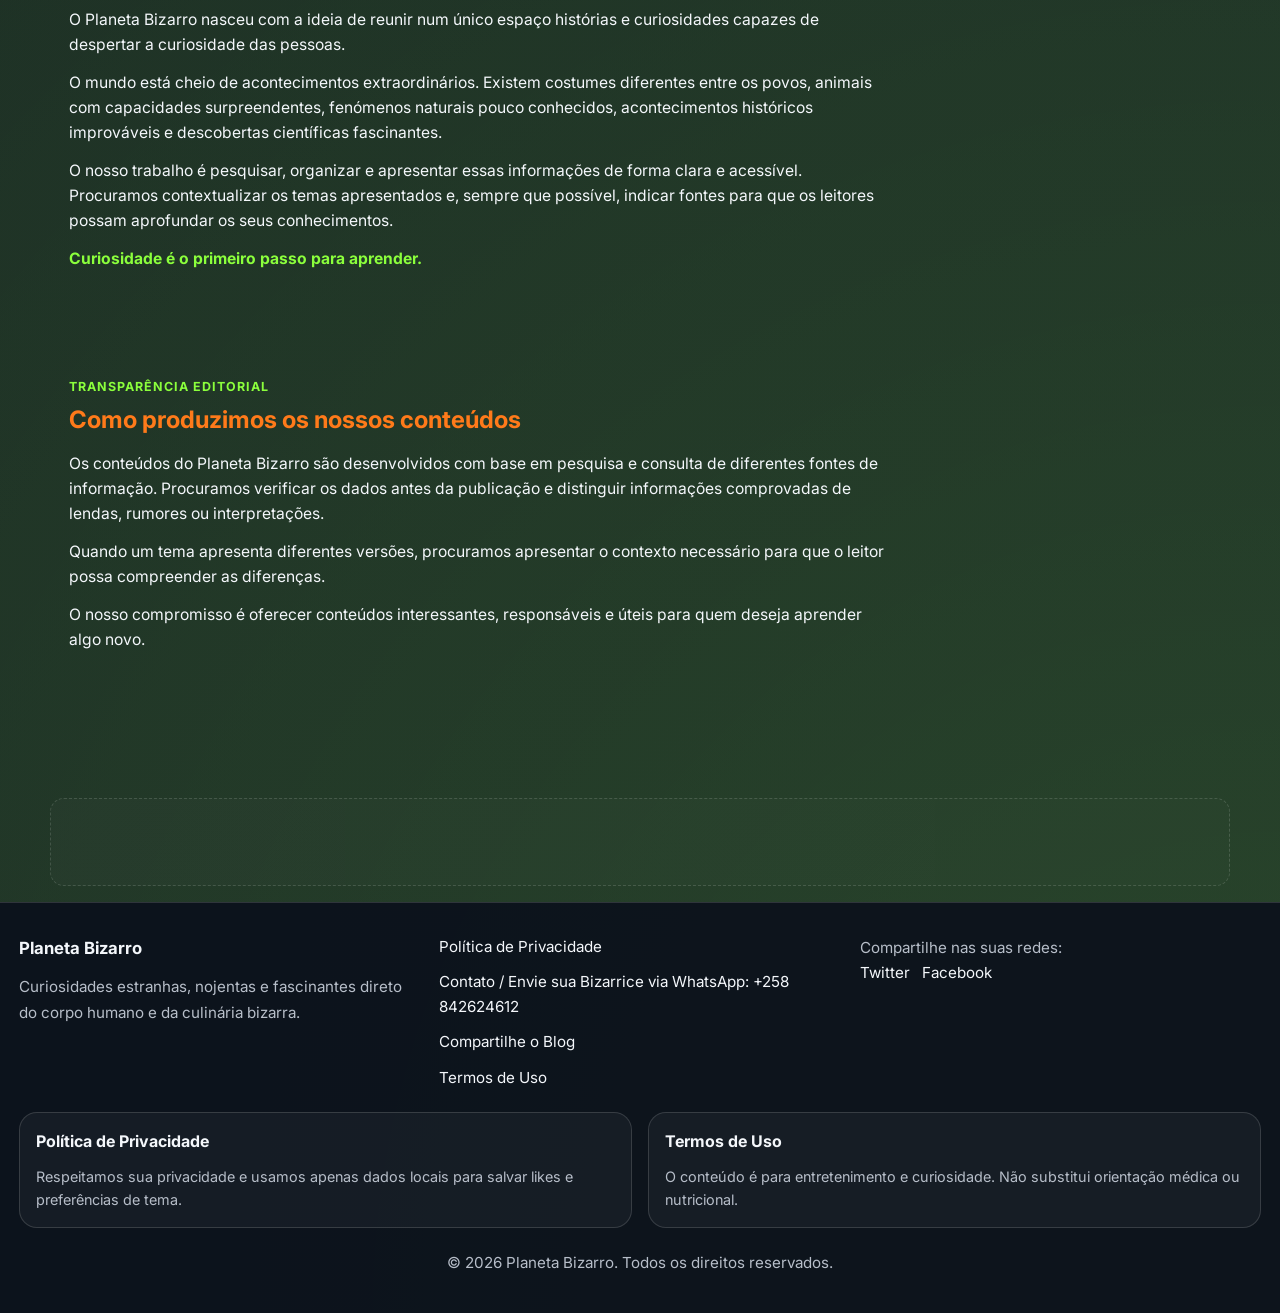
==== commit ab444a1b: "Atualizei os tres arquivos" ====
--- a/index.html
+++ b/index.html
@@ -12,6 +12,7 @@
         rel="stylesheet">
     <link rel="stylesheet" href="style.css">
     <!-- Google AdSense: o script carrega a biblioteca; cada anuncio e inicializado no body. -->
+    <meta name="google-adsense-account" content="ca-pub-4395693495825203">
     <script async src="https://pagead2.googlesyndication.com/pagead/js/adsbygoogle.js?client=ca-pub-4395693495825203"
         crossorigin="anonymous"></script>
 </head>
@@ -23,9 +24,10 @@
             <button class="menu-toggle" id="menuToggle" aria-label="Abrir menu" aria-expanded="false">☰</button>
             <div class="nav-wrapper">
                 <div class="nav-links">
-                    <a href="#corpo">Corpo Humano</a>
-                    <a href="#comidas">Comidas Bizarras</a>
-                    <a href="#featured-curiosity">Curiosidade</a>
+                    <a href="#sobre">Sobre</a>
+                    <a href="#destaques">Destaques</a>
+                    <a href="#historia">Categorias</a>
+                    <a href="#como-produzimos">Conteúdo</a>
                 </div>
                 <div class="header-actions">
                     <input type="search" id="searchInput" placeholder="Busque uma palavra..."
@@ -37,8 +39,18 @@
         </nav>
 
         <div class="hero">
-            <h1>Planeta Bizarro 👽</h1>
-            <p>As curiosidades mais nojentas e chocantes do corpo humano e do mundo!</p>
+            <h1>Planeta Bizarro</h1>
+            <p>Curiosidades estranhas, surpreendentes e fascinantes explicadas de forma simples.</p>
+            <div class="hero-intro">
+                <h2>Bem-vindo ao Planeta Bizarro</h2>
+                <p>O Planeta Bizarro é um espaço dedicado às curiosidades mais estranhas, surpreendentes e fascinantes
+                    do mundo. Aqui exploramos histórias, fenómenos, costumes, animais, ciência, gastronomia, lugares e
+                    acontecimentos que parecem inventados, mas que fazem parte da realidade.</p>
+                <p>O nosso objectivo é transformar informação curiosa em conhecimento simples, interessante e fácil de
+                    descobrir. Cada artigo procura apresentar informações contextualizadas e explicar não apenas o que
+                    aconteceu, mas também por que determinado fenómeno, tradição ou acontecimento é tão peculiar.</p>
+                <p>Prepare-se para descobrir coisas que provavelmente nunca imaginou que existissem.</p>
+            </div>
             <div class="hero-highlight" id="featured-curiosity">
                 <span class="pill">Curiosidade do momento</span>
                 <p id="featuredText">Os corpos humanos carregam uma fauna microscópica invisível a olho nu.</p>
@@ -49,12 +61,75 @@
     <!-- Espaço reservado para anúncio (banner topo) -->
 
     <main class="container">
+        <section class="editorial-section" id="destaques">
+            <div class="section-heading">
+                <div>
+                    <span class="section-kicker">Para começar</span>
+                    <h2>Artigos em destaque</h2>
+                </div>
+                <p class="section-intro">Seleccionámos algumas das histórias e curiosidades mais surpreendentes do
+                    Planeta Bizarro. Explore os artigos e descubra acontecimentos, tradições, fenómenos e factos que
+                    desafiam aquilo que normalmente consideramos comum.</p>
+            </div>
+            <div class="grid" id="destaques-grid"></div>
+        </section>
+
+        <section class="editorial-section category-intro" id="historia">
+            <div class="section-heading">
+                <div><span class="section-kicker">Histórias que merecem contexto</span>
+                    <h2>História Bizarra</h2>
+                </div>
+            </div>
+            <p>A história está cheia de acontecimentos inesperados, personagens excêntricas, tradições esquecidas e
+                episódios que parecem pertencer a um filme. Nesta secção, exploramos acontecimentos históricos pouco
+                conhecidos e histórias curiosas que ajudam a compreender diferentes épocas e sociedades.</p>
+            <div class="grid" id="historia-grid"></div>
+        </section>
+
+        <section class="editorial-section category-intro" id="animais">
+            <div class="section-heading">
+                <div><span class="section-kicker">Natureza extraordinária</span>
+                    <h2>Animais Bizarros</h2>
+                </div>
+            </div>
+            <p>A natureza é capaz de produzir criaturas que parecem saídas da imaginação. Nesta categoria, descobrimos
+                animais com características extraordinárias, comportamentos incomuns e adaptações surpreendentes que
+                demonstram a enorme diversidade da vida no planeta.</p>
+            <div class="grid" id="animais-grid"></div>
+        </section>
+
+        <section class="editorial-section category-intro" id="voce-sabia">
+            <div class="section-heading">
+                <div><span class="section-kicker">Uma descoberta rápida</span>
+                    <h2>Você Sabia?</h2>
+                </div>
+            </div>
+            <p>Pequenas descobertas podem revelar grandes histórias. Nesta secção reunimos curiosidades rápidas sobre
+                ciência, história, natureza, cultura, tecnologia e comportamento humano.</p>
+            <div class="grid" id="sabia-grid"></div>
+        </section>
         <section class="category-section" id="corpo">
             <div class="section-heading">
                 <h2>🦠 Bizarrices do Corpo Humano</h2>
                 <span class="section-badge">Categoria: Corpo Humano</span>
             </div>
+            <p class="category-description">O corpo humano é uma das estruturas mais complexas e surpreendentes da
+                natureza. Todos os dias acontecem no nosso organismo milhares de processos que normalmente passam
+                despercebidos. Nesta categoria, apresentamos curiosidades sobre o cérebro, sono, sentidos, pele, sangue,
+                músculos, memória e outras características fascinantes do organismo humano.</p>
             <div class="grid" id="corpo-grid"></div>
+        </section>
+
+        <section class="editorial-section category-intro" id="ciencia">
+            <div class="section-heading">
+                <div><span class="section-kicker">Factos explicados</span>
+                    <h2>Ciência Bizarra</h2>
+                </div>
+            </div>
+            <p>A ciência explica muitos dos fenómenos que parecem impossíveis ou estranhos. Nesta secção, exploramos
+                descobertas científicas, fenómenos naturais e experiências que mostram como o mundo pode ser muito mais
+                surpreendente do que imaginamos.</p>
+            <div class="grid" id="ciencia-grid"></div>
         </section>
 
         <!-- Espaço reservado para anúncio (meio da página) -->
@@ -73,7 +148,61 @@
                 <h2>🍽️ Comidas Bizarras de um Planeta Bizarro</h2>
                 <span class="section-badge">Categoria: Comidas</span>
             </div>
+            <p class="category-description">O que é considerado normal à mesa numa parte do mundo pode parecer
+                completamente estranho noutra. Diferentes povos desenvolveram alimentos, receitas e formas de preparação
+                influenciadas pela sua história, cultura, religião e ambiente. Nesta categoria, viajamos pelo mundo para
+                conhecer alimentos incomuns, pratos tradicionais e hábitos alimentares que despertam curiosidade.</p>
             <div class="grid" id="comidas-grid"></div>
+        </section>
+
+        <section class="editorial-section category-intro" id="lugares">
+            <div class="section-heading">
+                <div><span class="section-kicker">Viagens pelo insólito</span>
+                    <h2>Lugares Bizarros</h2>
+                </div>
+            </div>
+            <p>Existem lugares no mundo que parecem pertencer a outro planeta. Desde cidades abandonadas até paisagens
+                naturais extraordinárias, estes locais escondem histórias, fenómenos e características que despertam a
+                curiosidade de milhões de pessoas.</p>
+            <div class="grid" id="lugares-grid"></div>
+        </section>
+
+        <section class="editorial-section category-intro" id="misterios">
+            <div class="section-heading">
+                <div><span class="section-kicker">Factos, lendas e teorias</span>
+                    <h2>Mistérios e Fenómenos</h2>
+                </div>
+            </div>
+            <p>Alguns acontecimentos continuam a despertar perguntas mesmo depois de décadas ou séculos. Aqui
+                investigamos fenómenos incomuns, acontecimentos misteriosos e histórias que despertaram a curiosidade de
+                investigadores e do público. Separamos factos comprovados de lendas ou teorias.</p>
+            <div class="grid" id="misterios-grid"></div>
+        </section>
+
+        <section class="editorial-section body-copy" id="sobre">
+            <span class="section-kicker">Conheça o projecto</span>
+            <h2>Sobre o Planeta Bizarro</h2>
+            <p>O Planeta Bizarro nasceu com a ideia de reunir num único espaço histórias e curiosidades capazes de
+                despertar a curiosidade das pessoas.</p>
+            <p>O mundo está cheio de acontecimentos extraordinários. Existem costumes diferentes entre os povos, animais
+                com capacidades surpreendentes, fenómenos naturais pouco conhecidos, acontecimentos históricos
+                improváveis e descobertas científicas fascinantes.</p>
+            <p>O nosso trabalho é pesquisar, organizar e apresentar essas informações de forma clara e acessível.
+                Procuramos contextualizar os temas apresentados e, sempre que possível, indicar fontes para que os
+                leitores possam aprofundar os seus conhecimentos.</p>
+            <p><strong>Curiosidade é o primeiro passo para aprender.</strong></p>
+        </section>
+
+        <section class="editorial-section body-copy" id="como-produzimos">
+            <span class="section-kicker">Transparência editorial</span>
+            <h2>Como produzimos os nossos conteúdos</h2>
+            <p>Os conteúdos do Planeta Bizarro são desenvolvidos com base em pesquisa e consulta de diferentes fontes de
+                informação. Procuramos verificar os dados antes da publicação e distinguir informações comprovadas de
+                lendas, rumores ou interpretações.</p>
+            <p>Quando um tema apresenta diferentes versões, procuramos apresentar o contexto necessário para que o
+                leitor possa compreender as diferenças.</p>
+            <p>O nosso compromisso é oferecer conteúdos interessantes, responsáveis e úteis para quem deseja aprender
+                algo novo.</p>
         </section>
     </main>
 
--- a/style.css
+++ b/style.css
@@ -203,6 +203,31 @@
     font-size: clamp(0.95rem, 2vw, 1.1rem);
 }
 
+.hero-intro {
+    max-width: 820px;
+    margin: 1.5rem auto 1.2rem;
+    padding: 1.4rem 1.6rem;
+    text-align: left;
+    background: var(--bg-alt);
+    border: 1px solid var(--border);
+    border-left: 4px solid var(--accent-2);
+    border-radius: 14px;
+    box-shadow: var(--shadow);
+}
+
+.hero-intro h2,
+.editorial-section h2 {
+    color: var(--accent-3);
+    margin-bottom: 0.7rem;
+}
+
+.hero-intro p,
+.editorial-section p {
+    max-width: 820px;
+    margin: 0 0 0.8rem;
+    font-size: 0.98rem;
+}
+
 .hero-highlight {
     display: inline-block;
     background: linear-gradient(130deg, rgba(214, 69, 255, 0.18), rgba(139, 255, 60, 0.15));
@@ -240,6 +265,48 @@
 .category-section {
     margin-bottom: 2.6rem;
     scroll-margin-top: 100px;
+}
+
+.category-description {
+    max-width: 880px;
+    margin: -0.5rem 0 1.2rem;
+    color: var(--muted);
+}
+
+.editorial-section {
+    margin-bottom: 2.8rem;
+    scroll-margin-top: 100px;
+}
+
+.category-intro {
+    padding: 1.4rem;
+    background: rgba(255, 255, 255, 0.035);
+    border: 1px solid var(--border);
+    border-radius: 16px;
+}
+
+.section-kicker {
+    display: block;
+    margin-bottom: 0.3rem;
+    color: var(--accent-2);
+    font-size: 0.78rem;
+    font-weight: 700;
+    letter-spacing: 0.08em;
+    text-transform: uppercase;
+}
+
+.section-intro {
+    max-width: 600px;
+    color: var(--muted);
+}
+
+.body-copy {
+    max-width: 860px;
+    padding: 1.5rem 0;
+}
+
+.body-copy strong {
+    color: var(--accent-2);
 }
 
 #featured-curiosity {
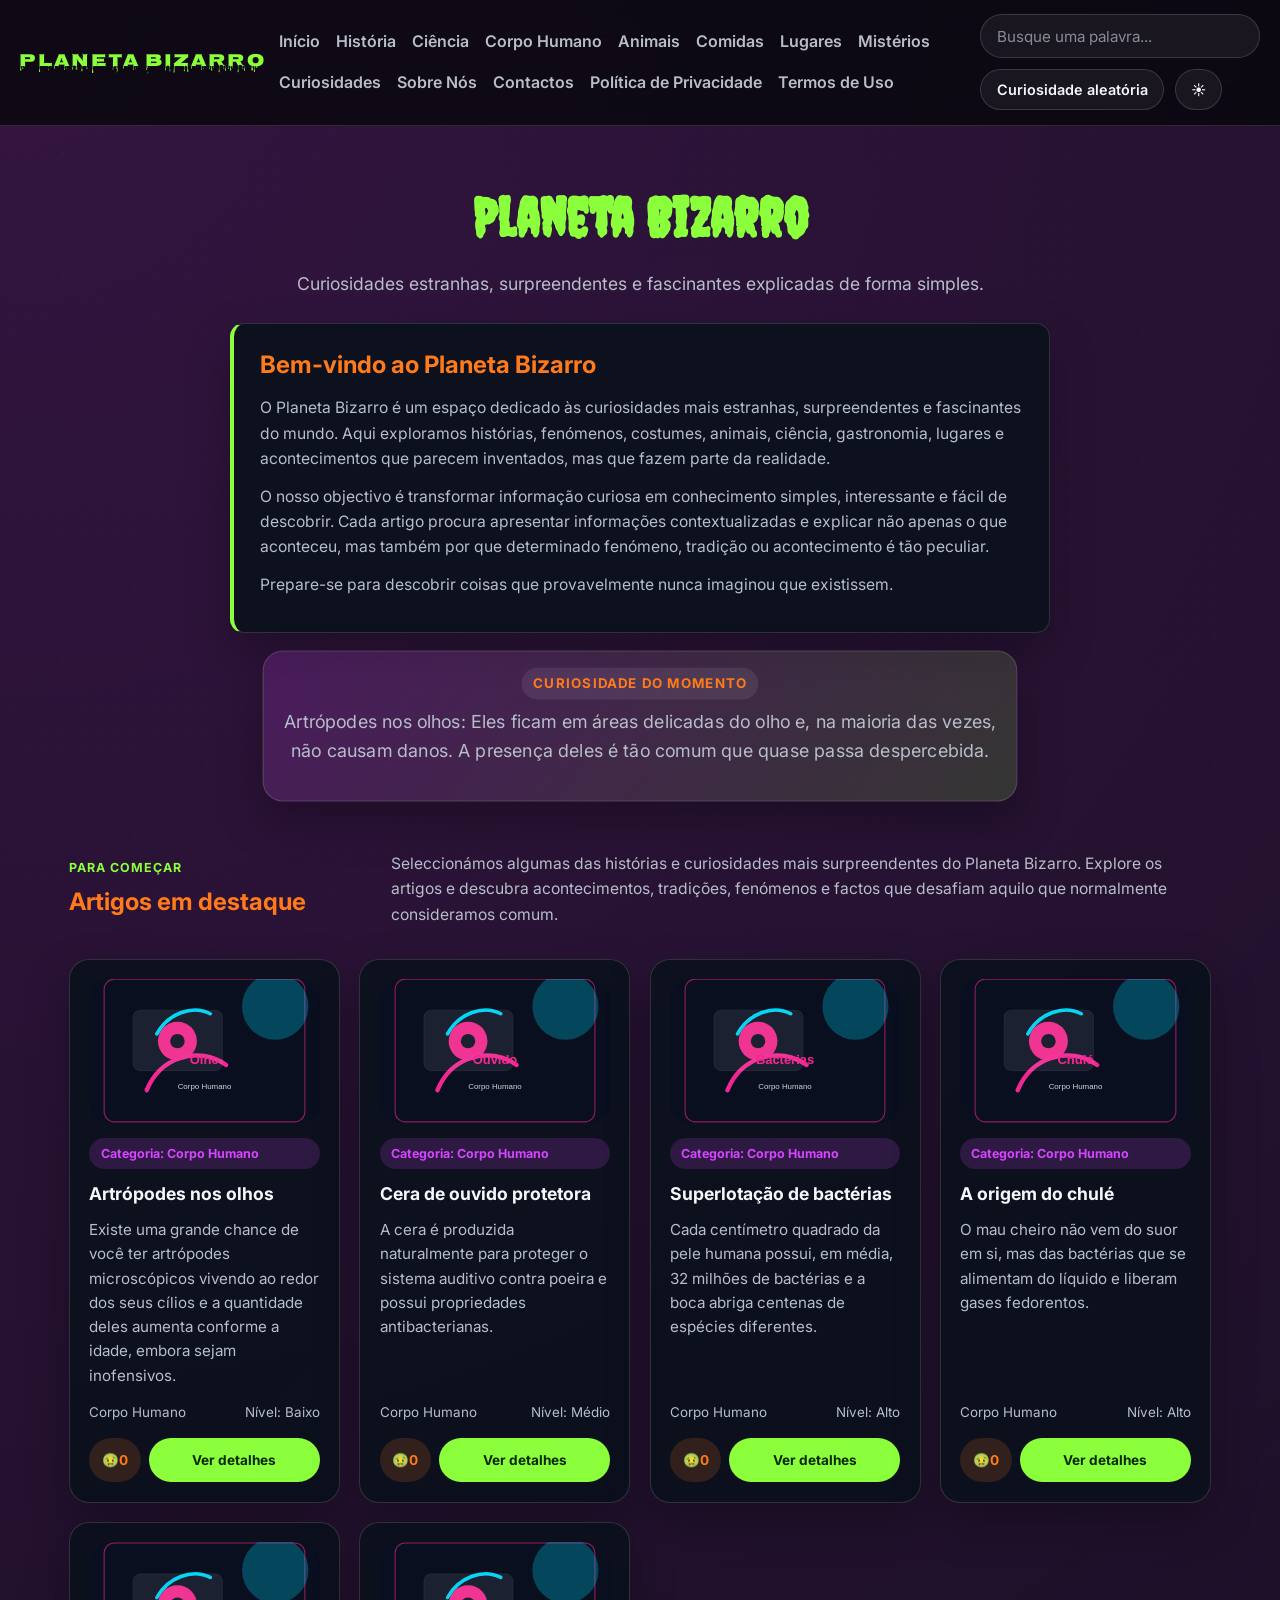
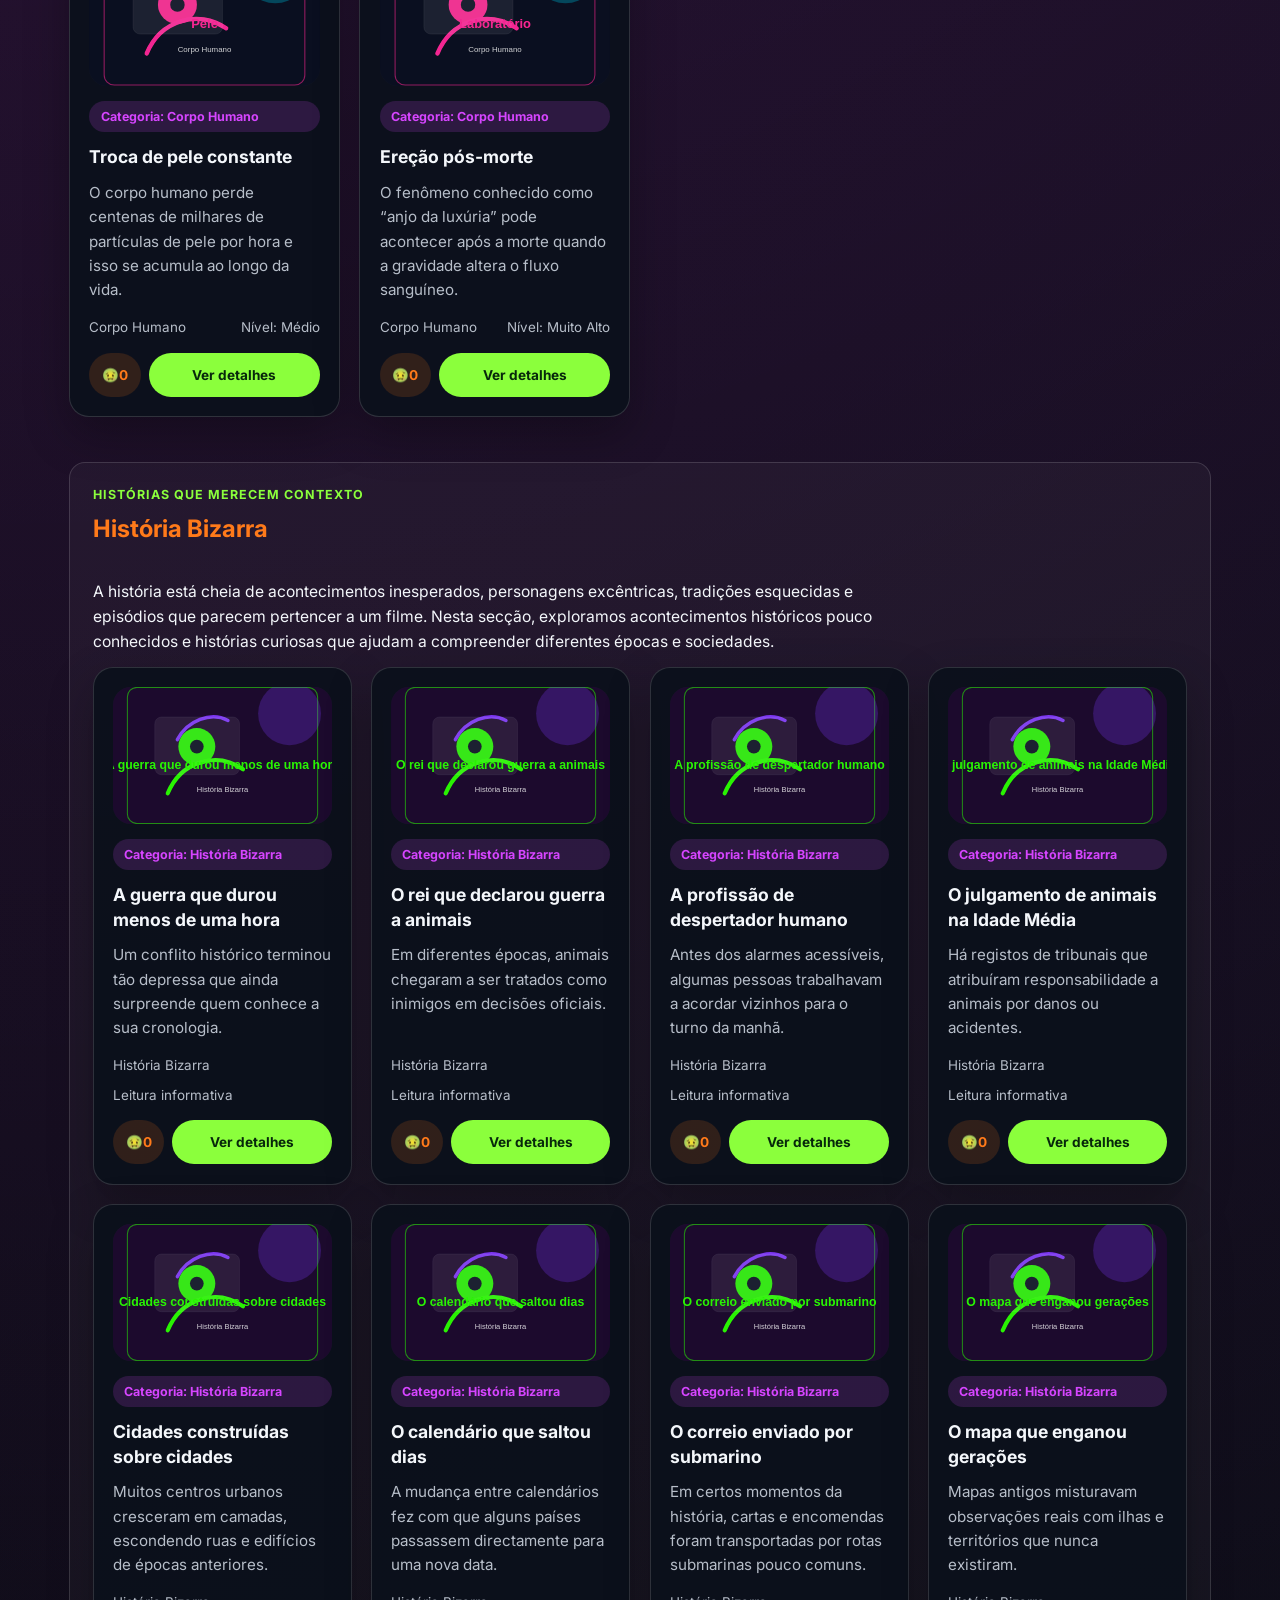
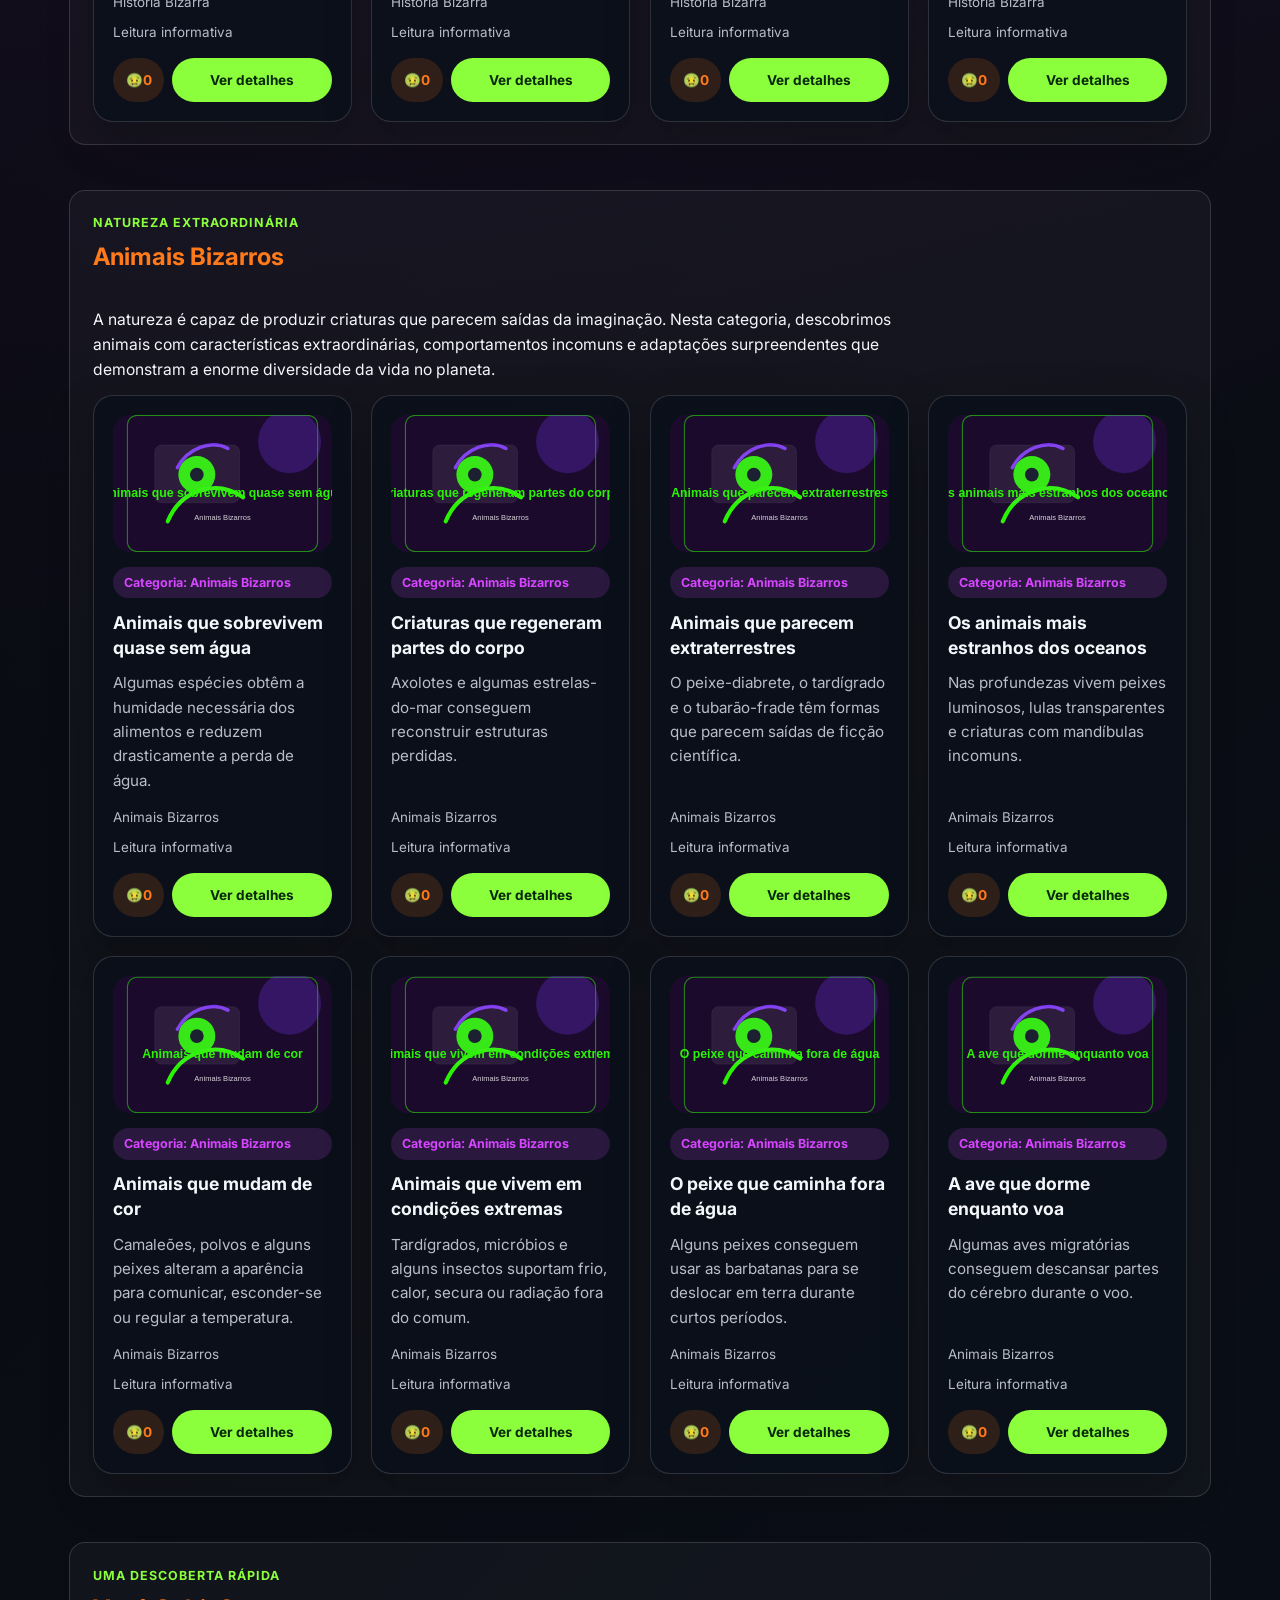
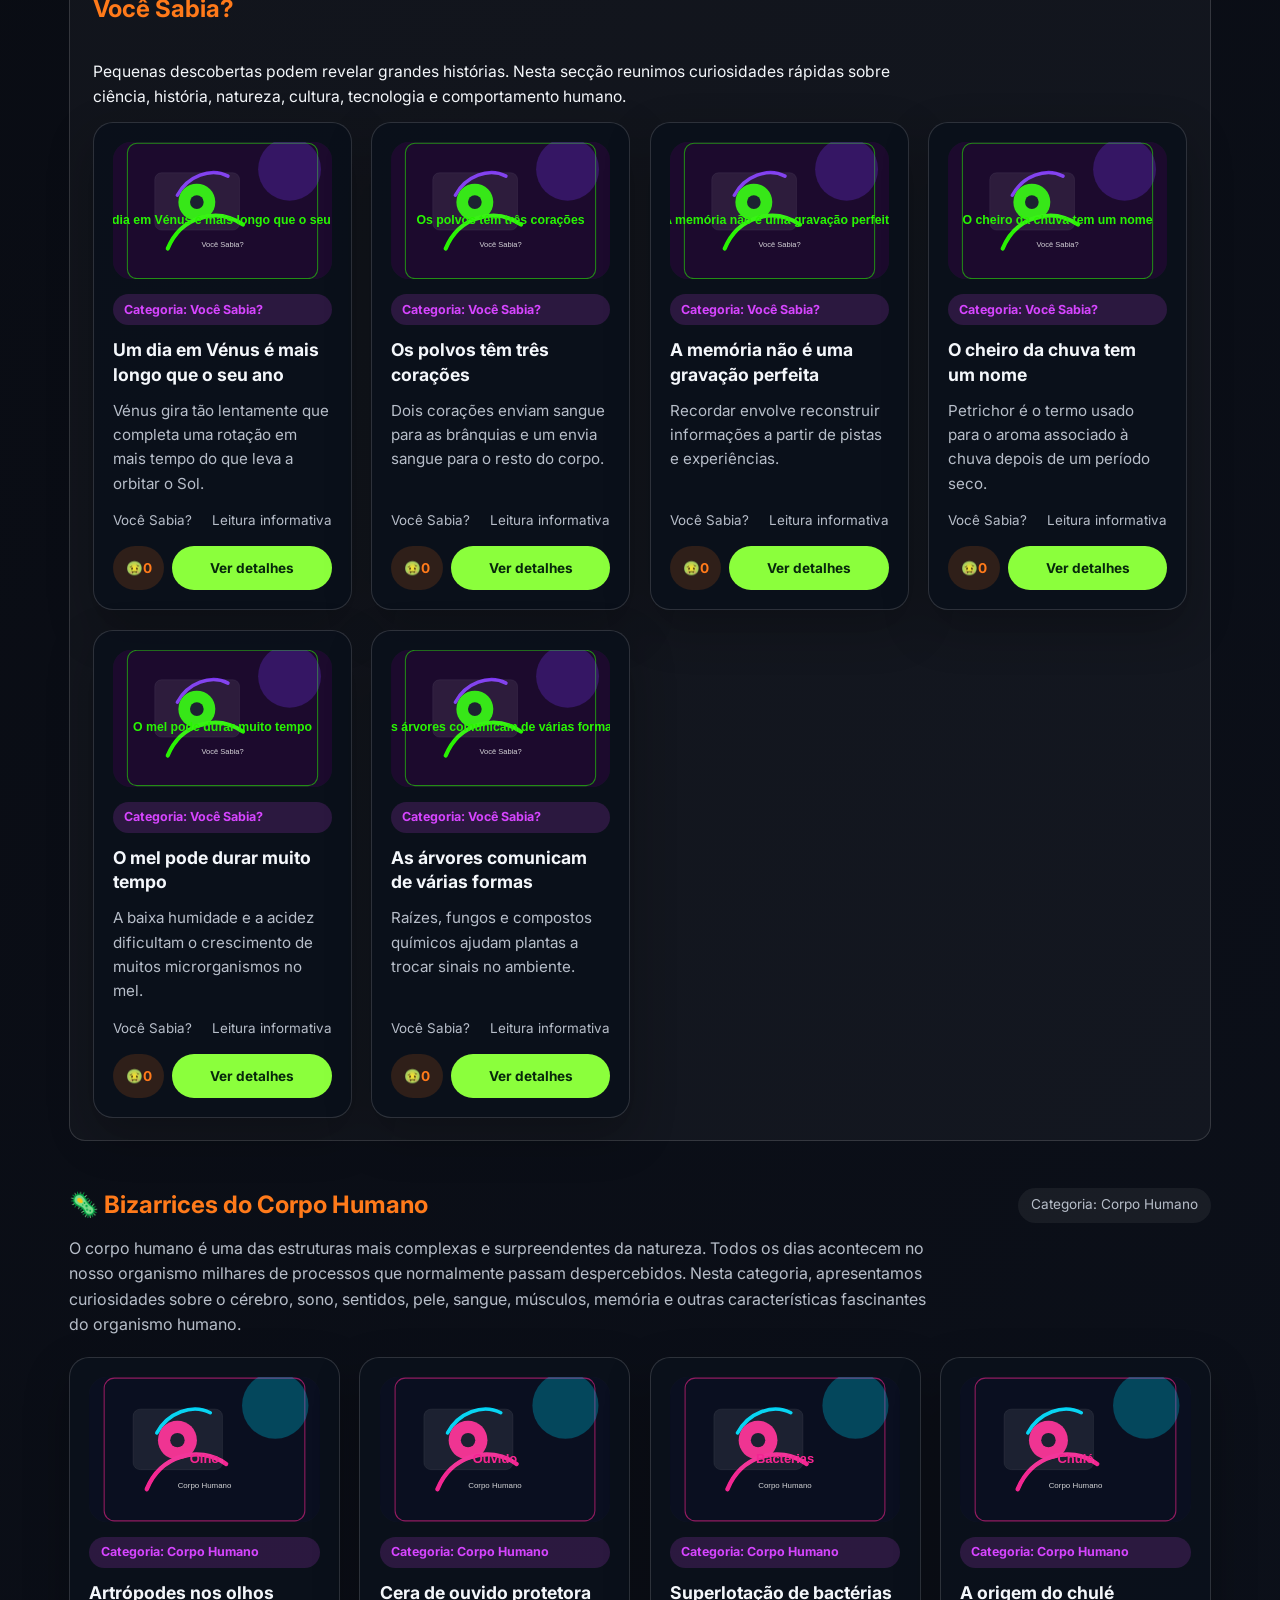
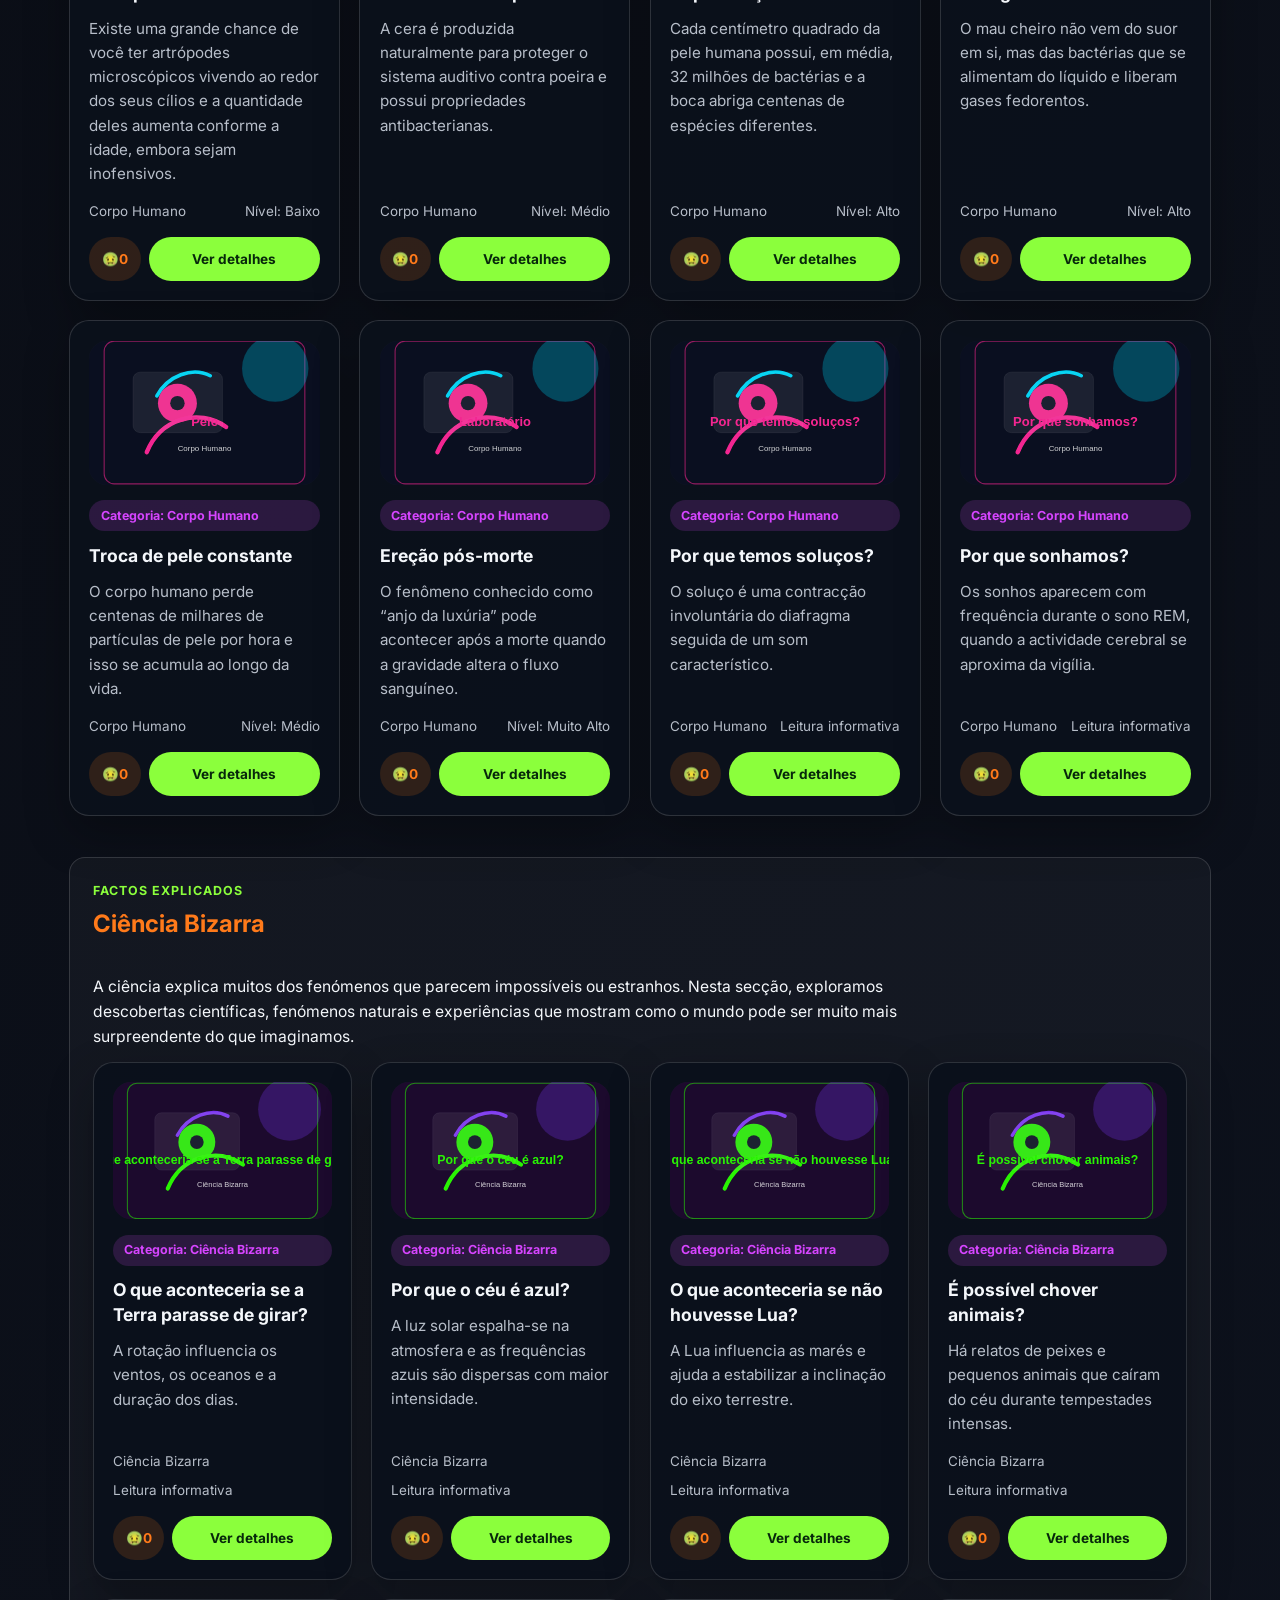
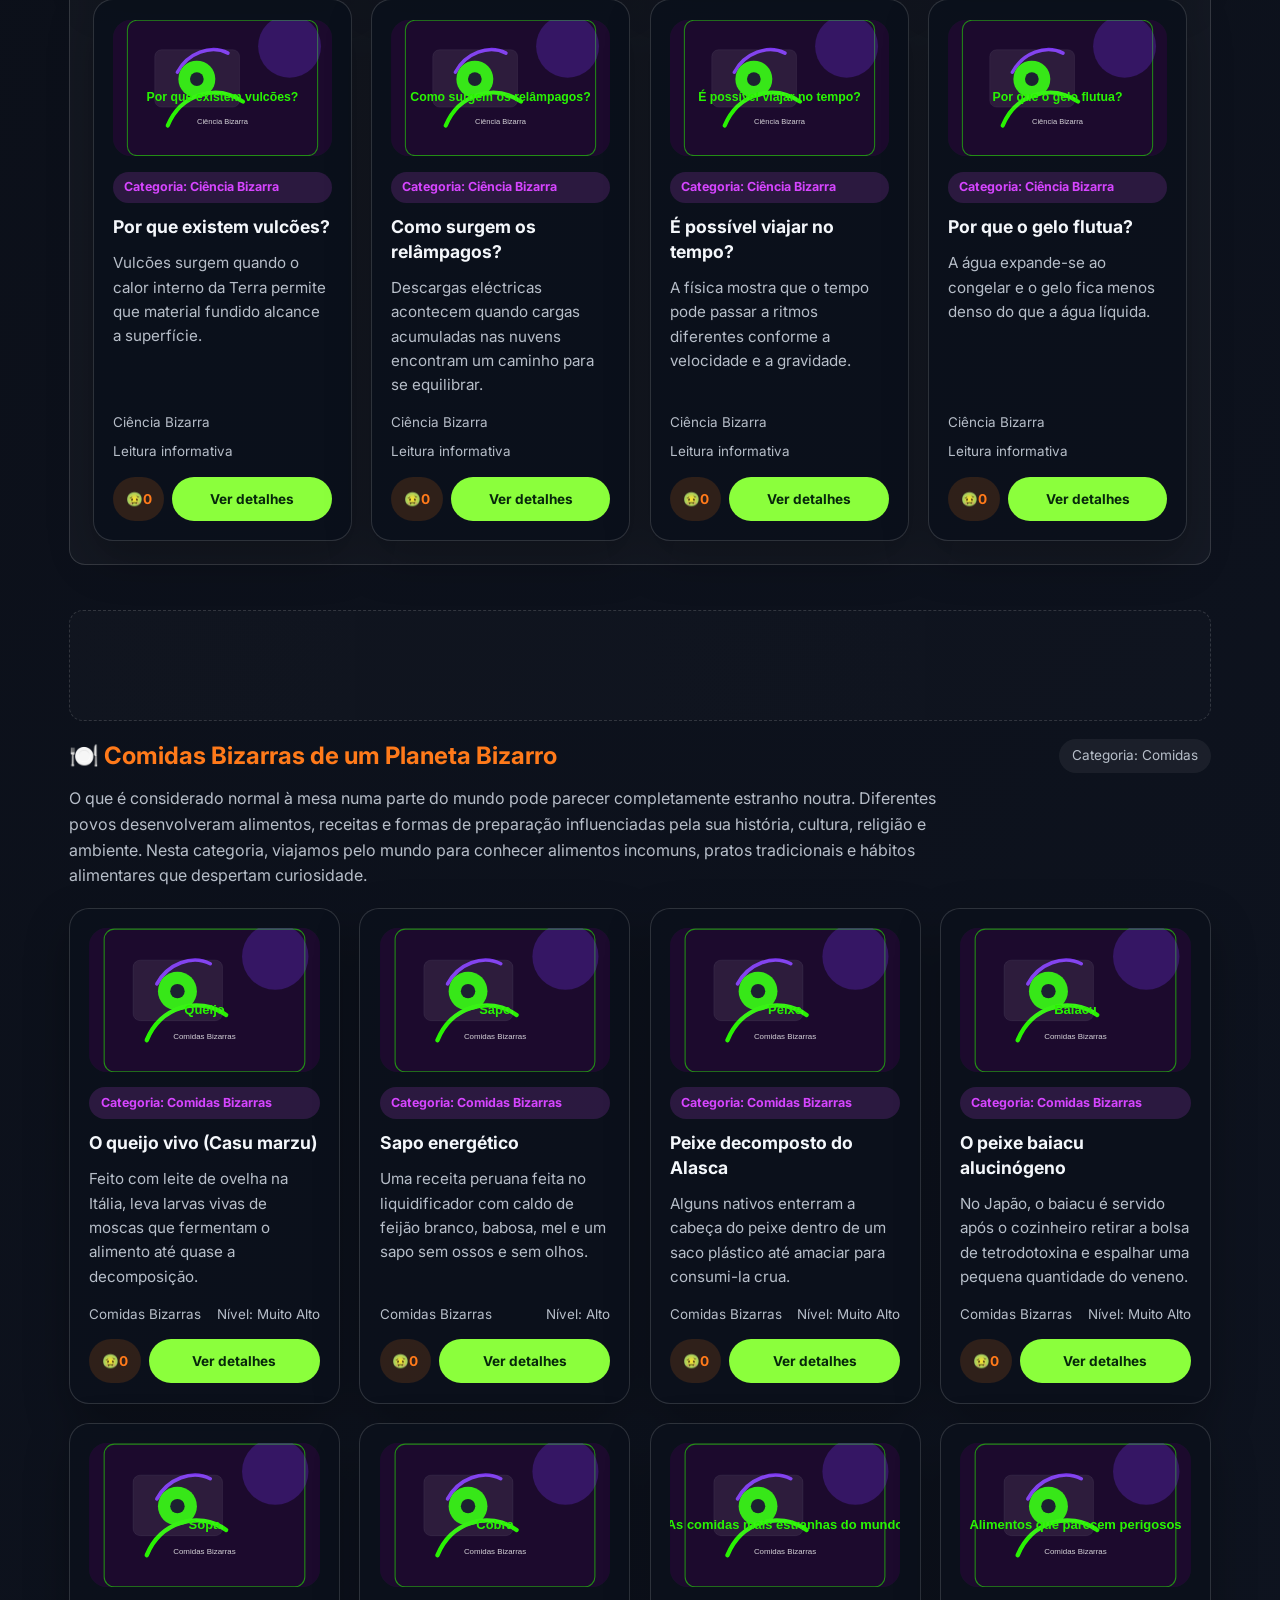
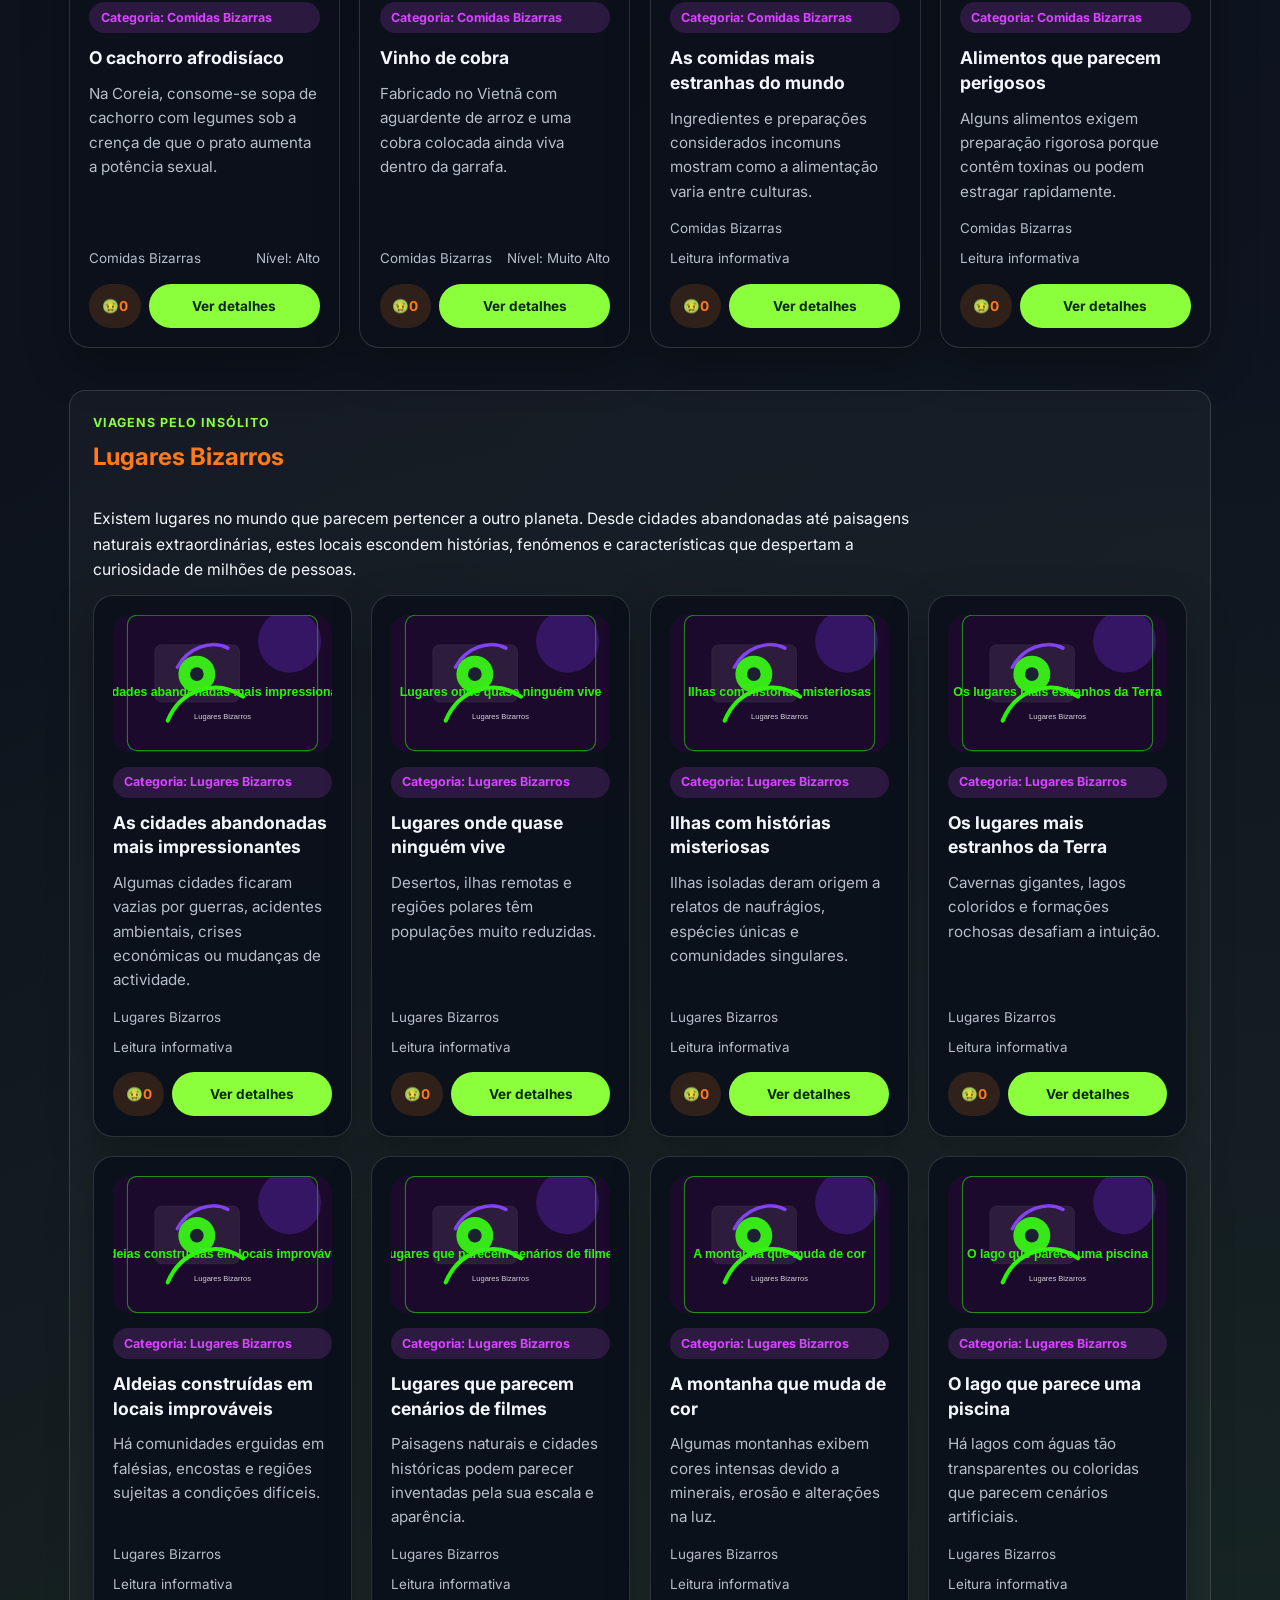
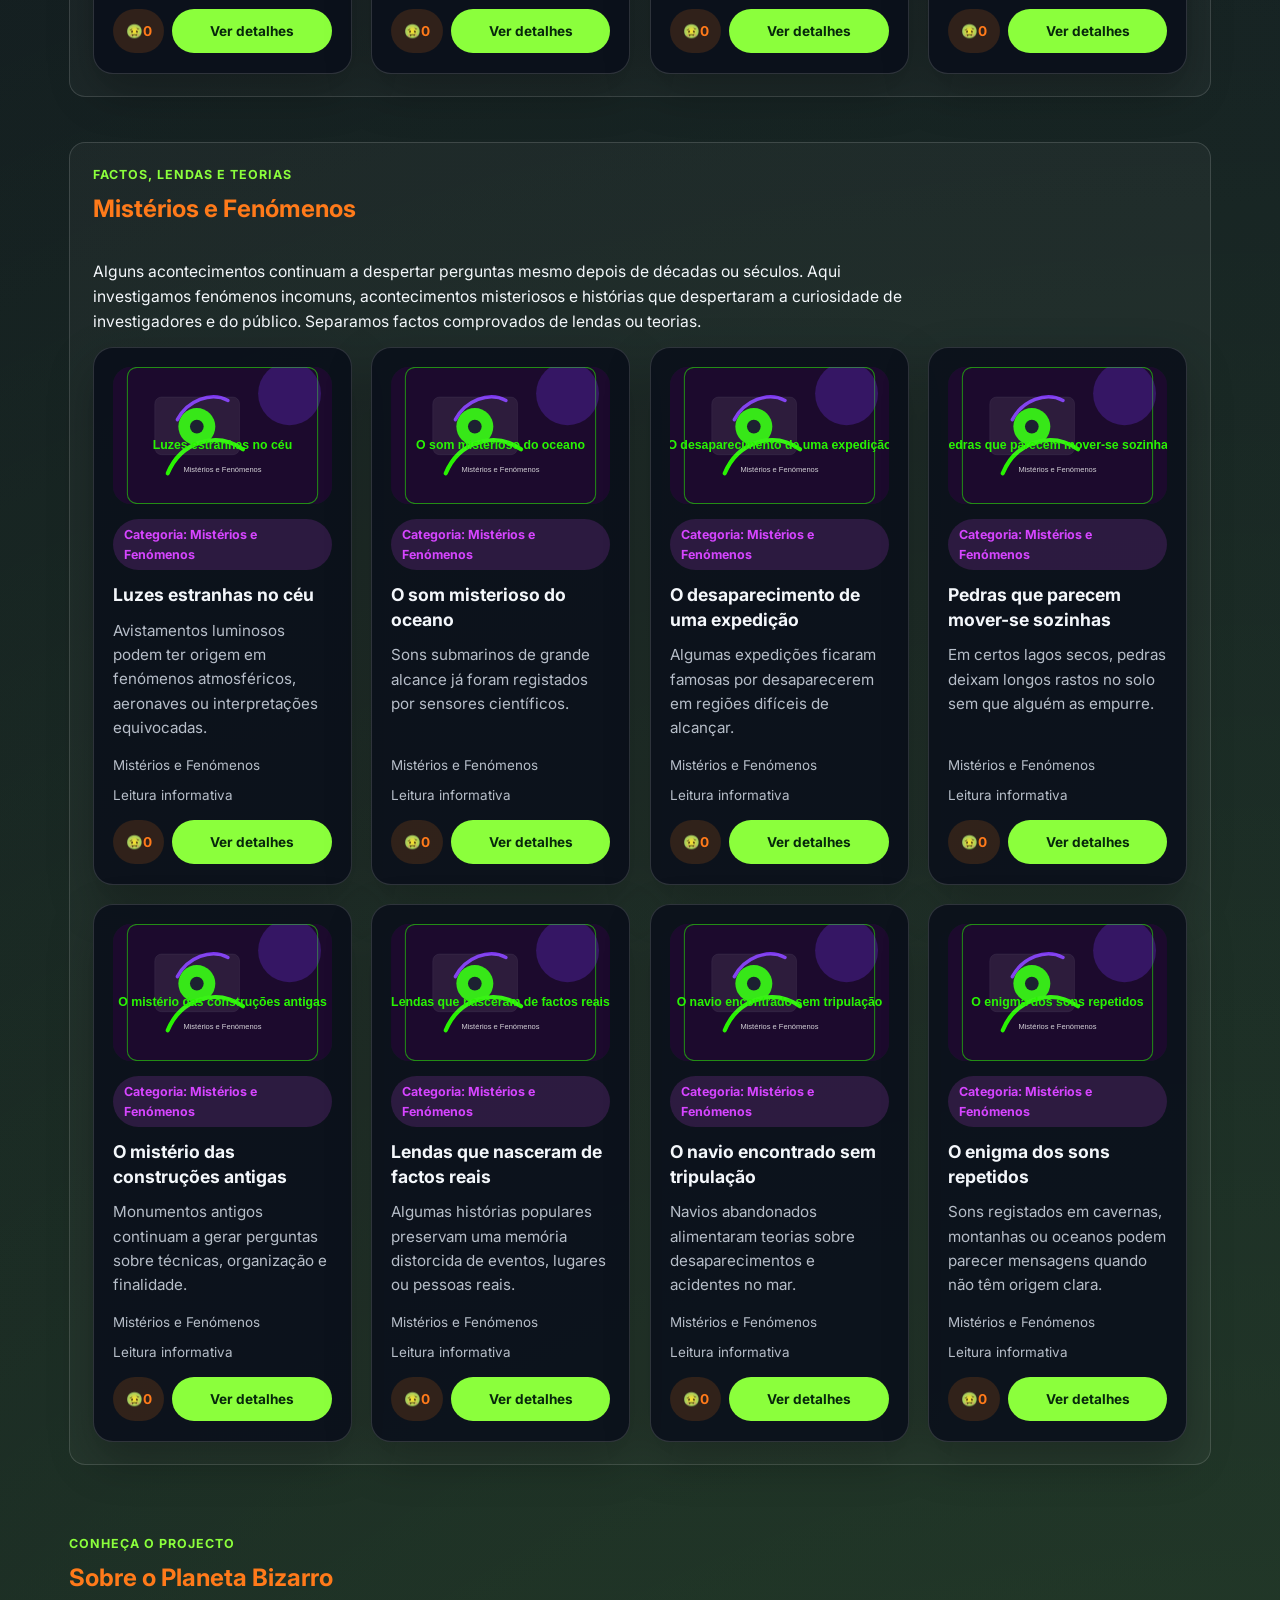
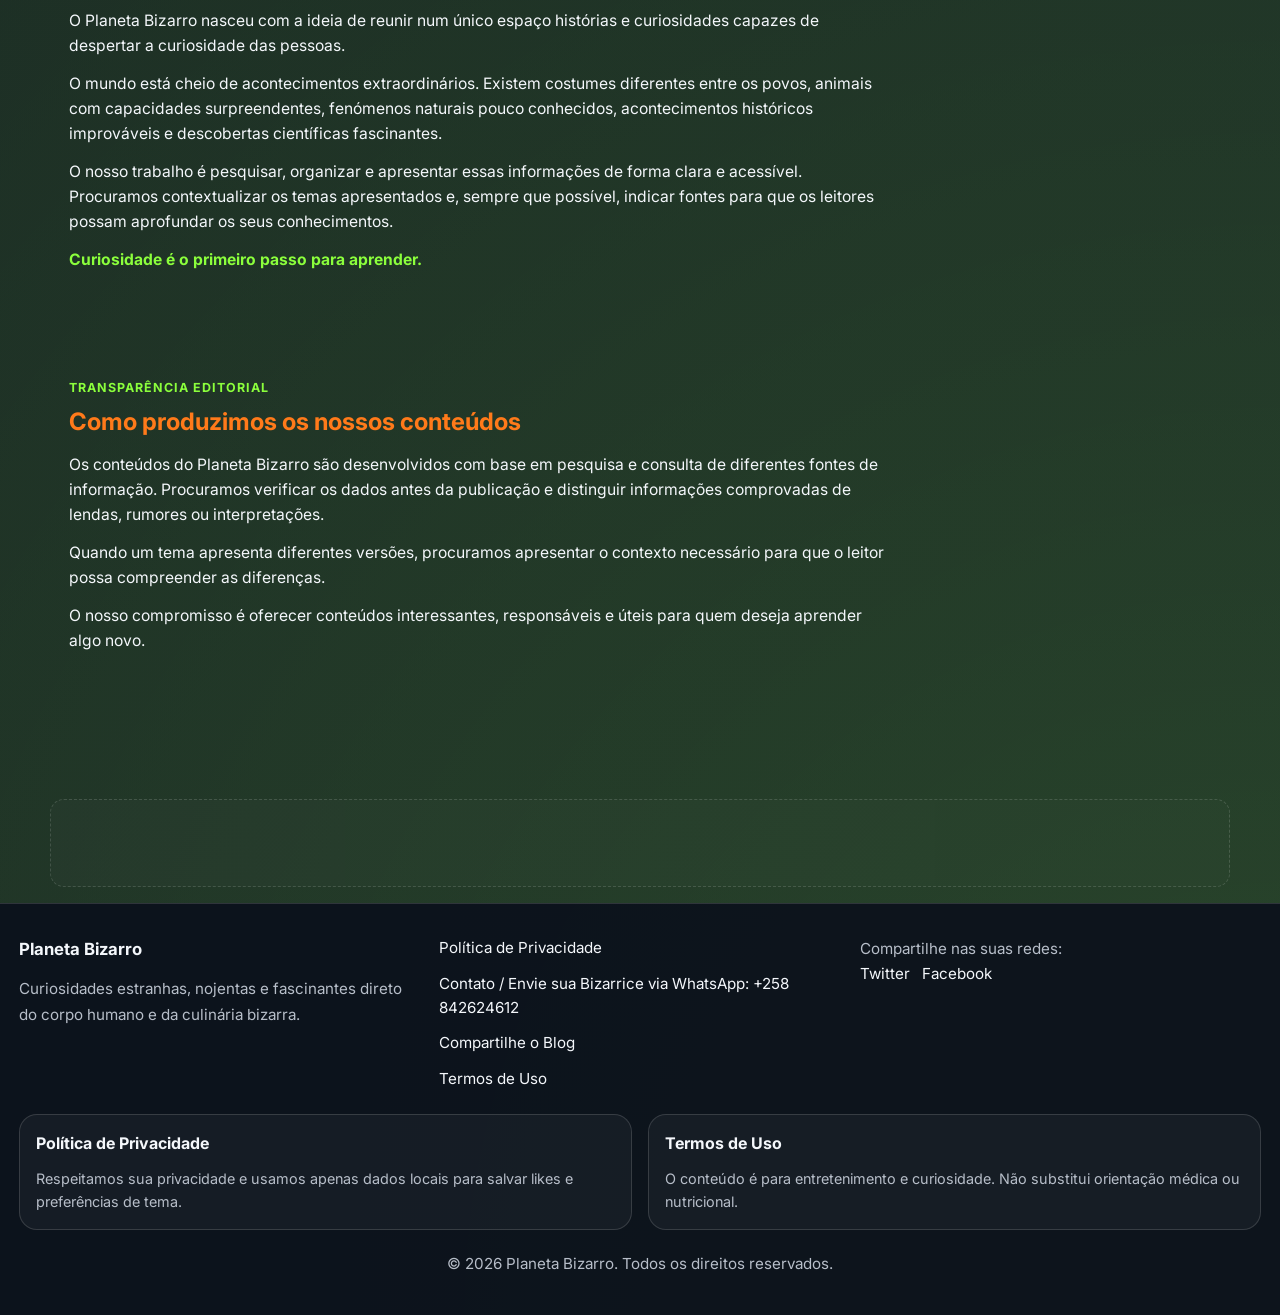
==== commit 66c7b17b: "Alterei o menu" ====
--- a/index.html
+++ b/index.html
@@ -18,16 +18,25 @@
 </head>
 
 <body>
-    <header class="site-header">
+    <header class="site-header" id="inicio">
         <nav class="navbar">
-            <a href="#" class="brand">Planeta Bizarro</a>
+            <a href="#inicio" class="brand">Planeta Bizarro</a>
             <button class="menu-toggle" id="menuToggle" aria-label="Abrir menu" aria-expanded="false">☰</button>
             <div class="nav-wrapper">
                 <div class="nav-links">
-                    <a href="#sobre">Sobre</a>
-                    <a href="#destaques">Destaques</a>
-                    <a href="#historia">Categorias</a>
-                    <a href="#como-produzimos">Conteúdo</a>
+                    <a href="#inicio">Início</a>
+                    <a href="#historia">História</a>
+                    <a href="#ciencia">Ciência</a>
+                    <a href="#corpo">Corpo Humano</a>
+                    <a href="#animais">Animais</a>
+                    <a href="#comidas">Comidas</a>
+                    <a href="#lugares">Lugares</a>
+                    <a href="#misterios">Mistérios</a>
+                    <a href="#voce-sabia">Curiosidades</a>
+                    <a href="#sobre">Sobre Nós</a>
+                    <a href="#contactos">Contactos</a>
+                    <a href="#privacy">Política de Privacidade</a>
+                    <a href="#terms">Termos de Uso</a>
                 </div>
                 <div class="header-actions">
                     <input type="search" id="searchInput" placeholder="Busque uma palavra..."
@@ -236,10 +245,10 @@
                 <a href="#privacy">Política de Privacidade</a>
                 <a href="https://wa.me/258842624612" target="_blank" rel="noopener">Contato / Envie sua Bizarrice via
                     WhatsApp: +258 842624612</a>
-                <a href="#share">Compartilhe o Blog</a>
+                <a href="#contactos">Compartilhe o Blog</a>
                 <a href="#terms">Termos de Uso</a>
             </div>
-            <div class="footer-block footer-share" id="share">
+            <div class="footer-block footer-share" id="contactos">
                 <p>Compartilhe nas suas redes:</p>
                 <div class="social-links">
                     <a href="https://twitter.com/intent/tweet?text=Descubra%20Planeta%20Bizarro%20-%20curiosidades%20estranhas%20e%20nojentas!&url=https://seusite.com"
